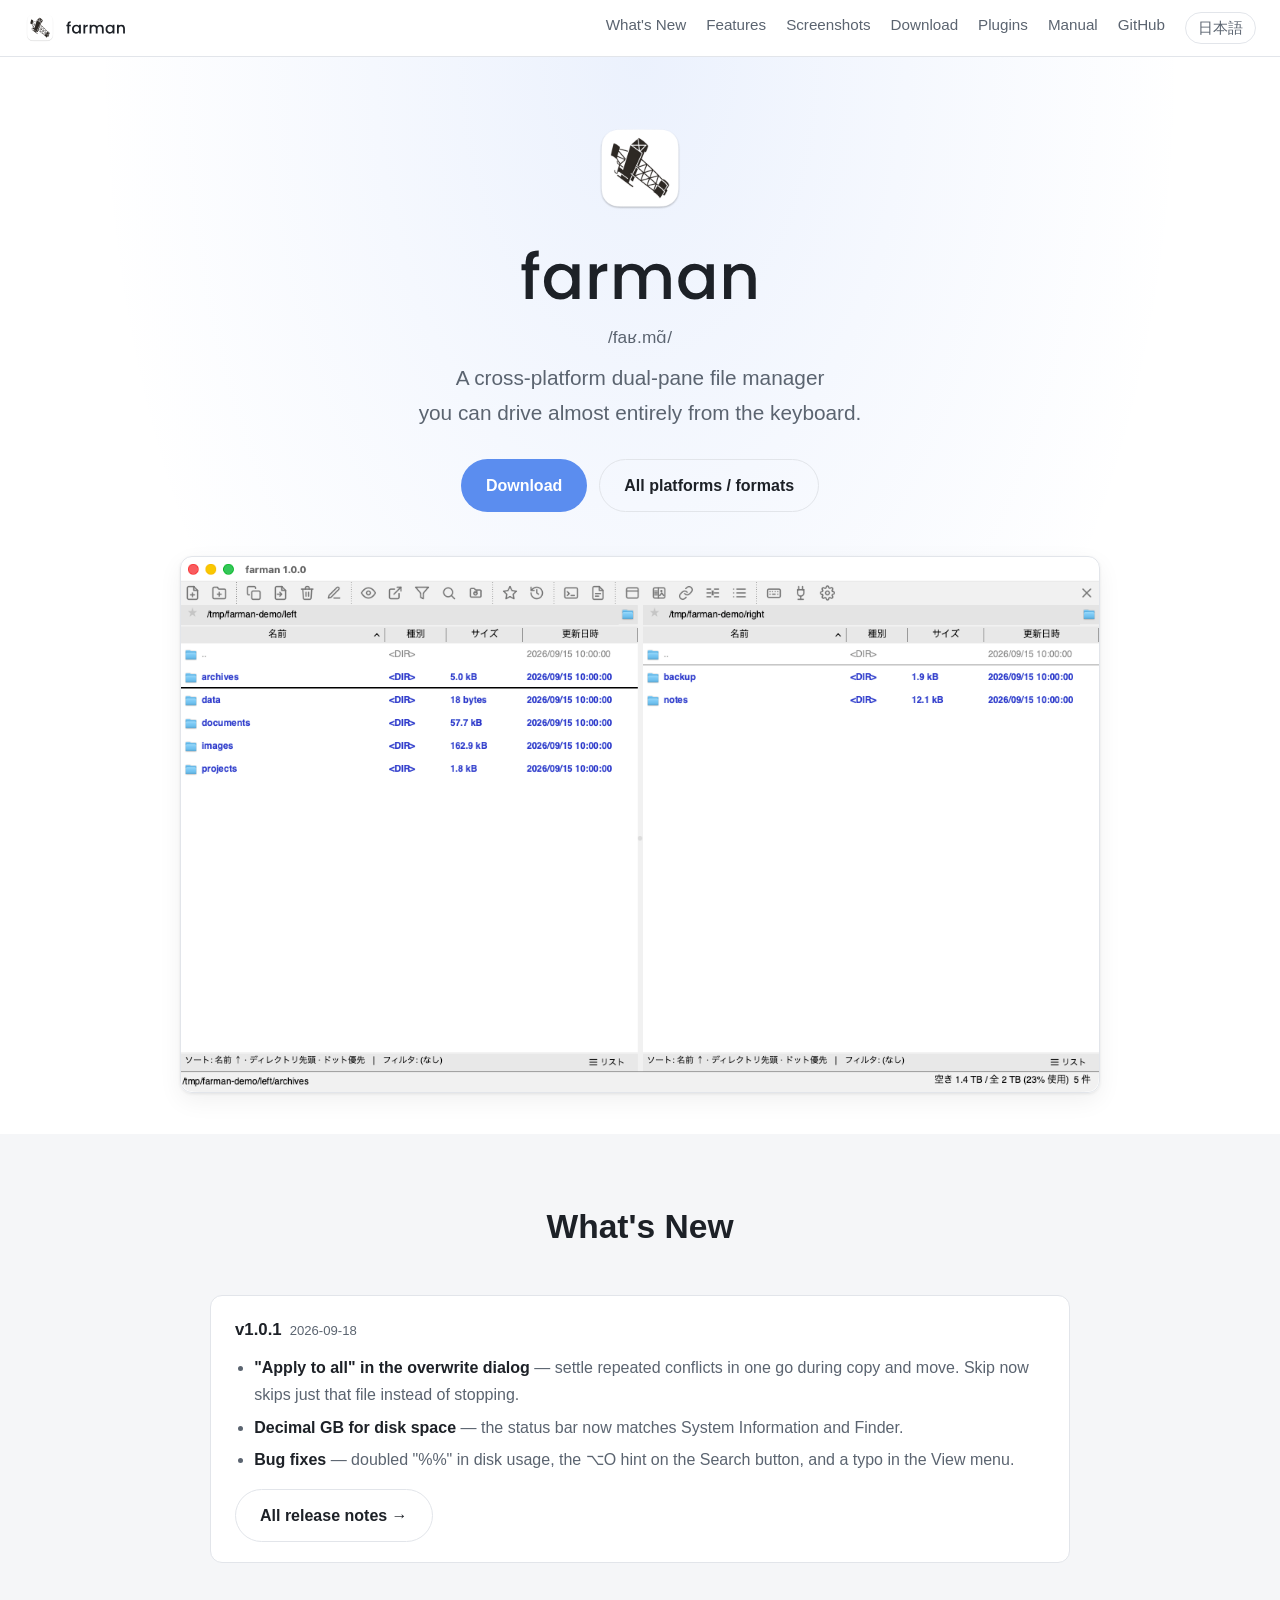
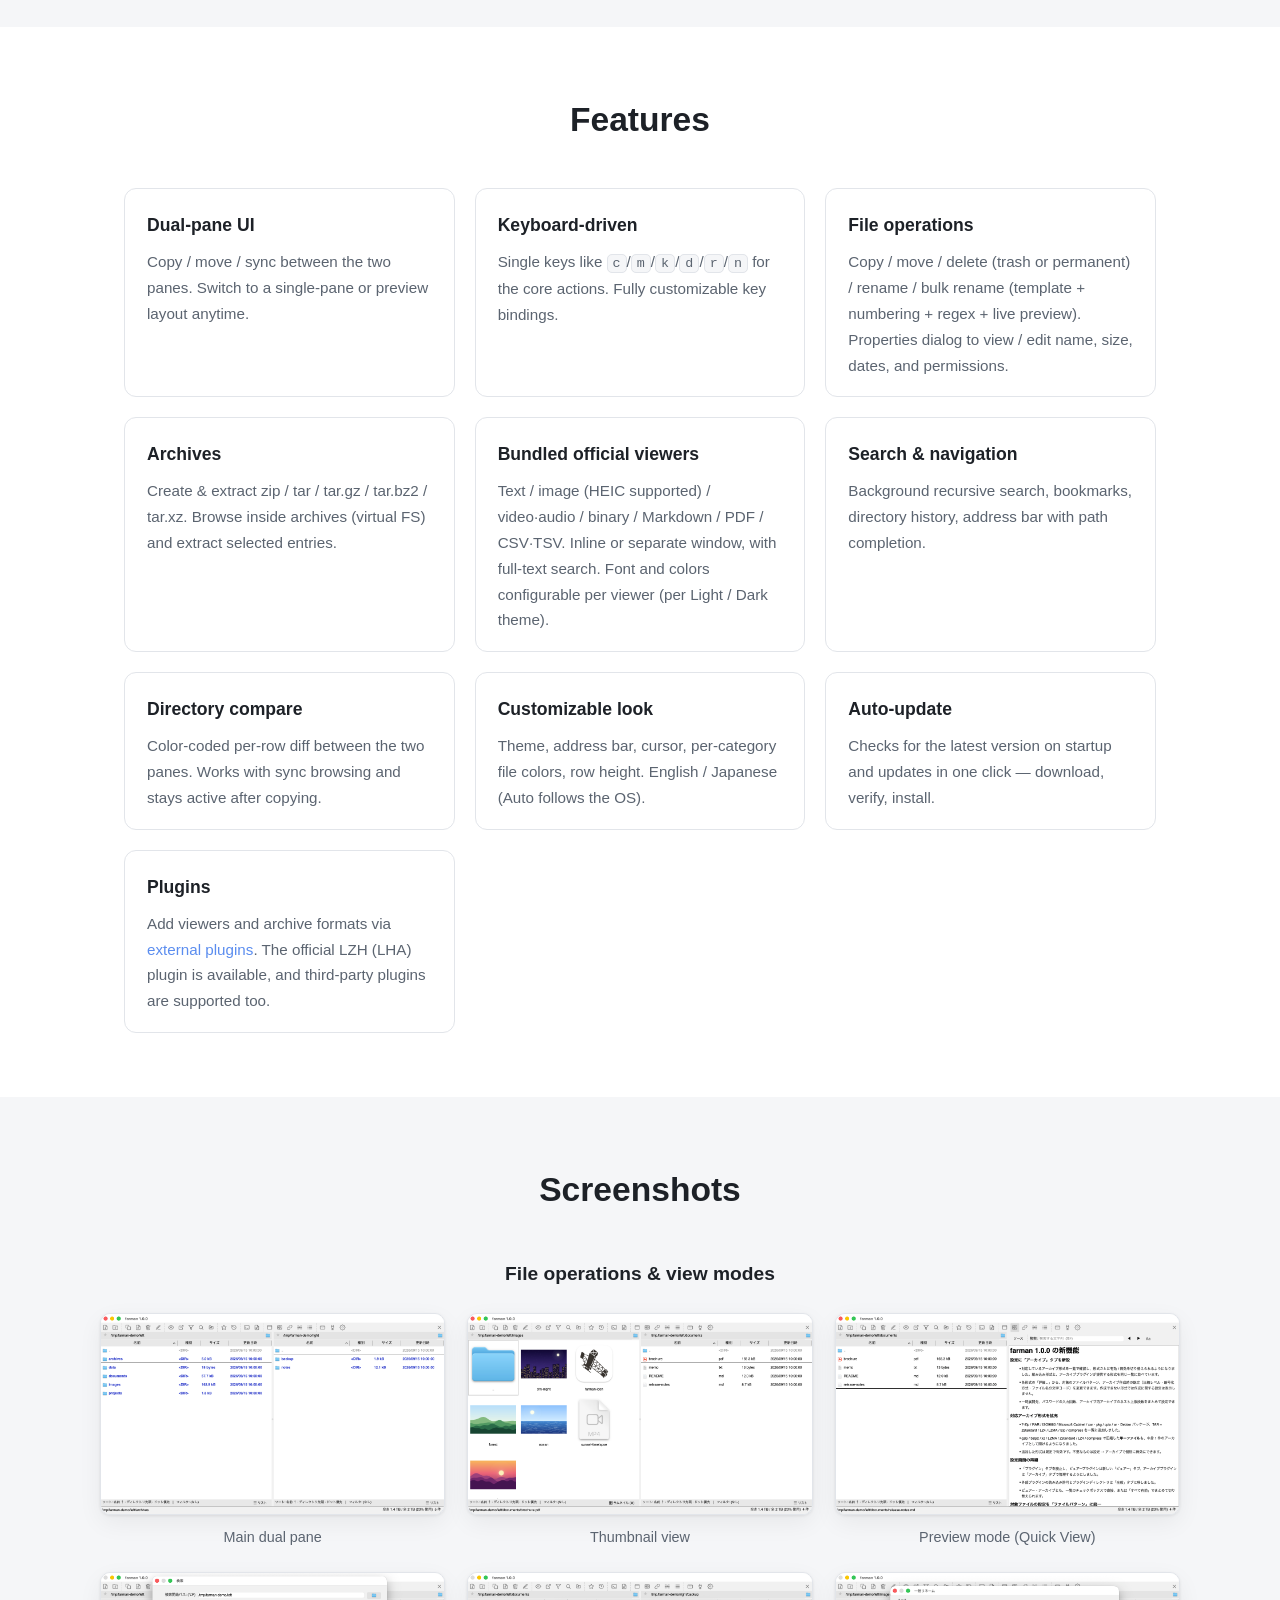
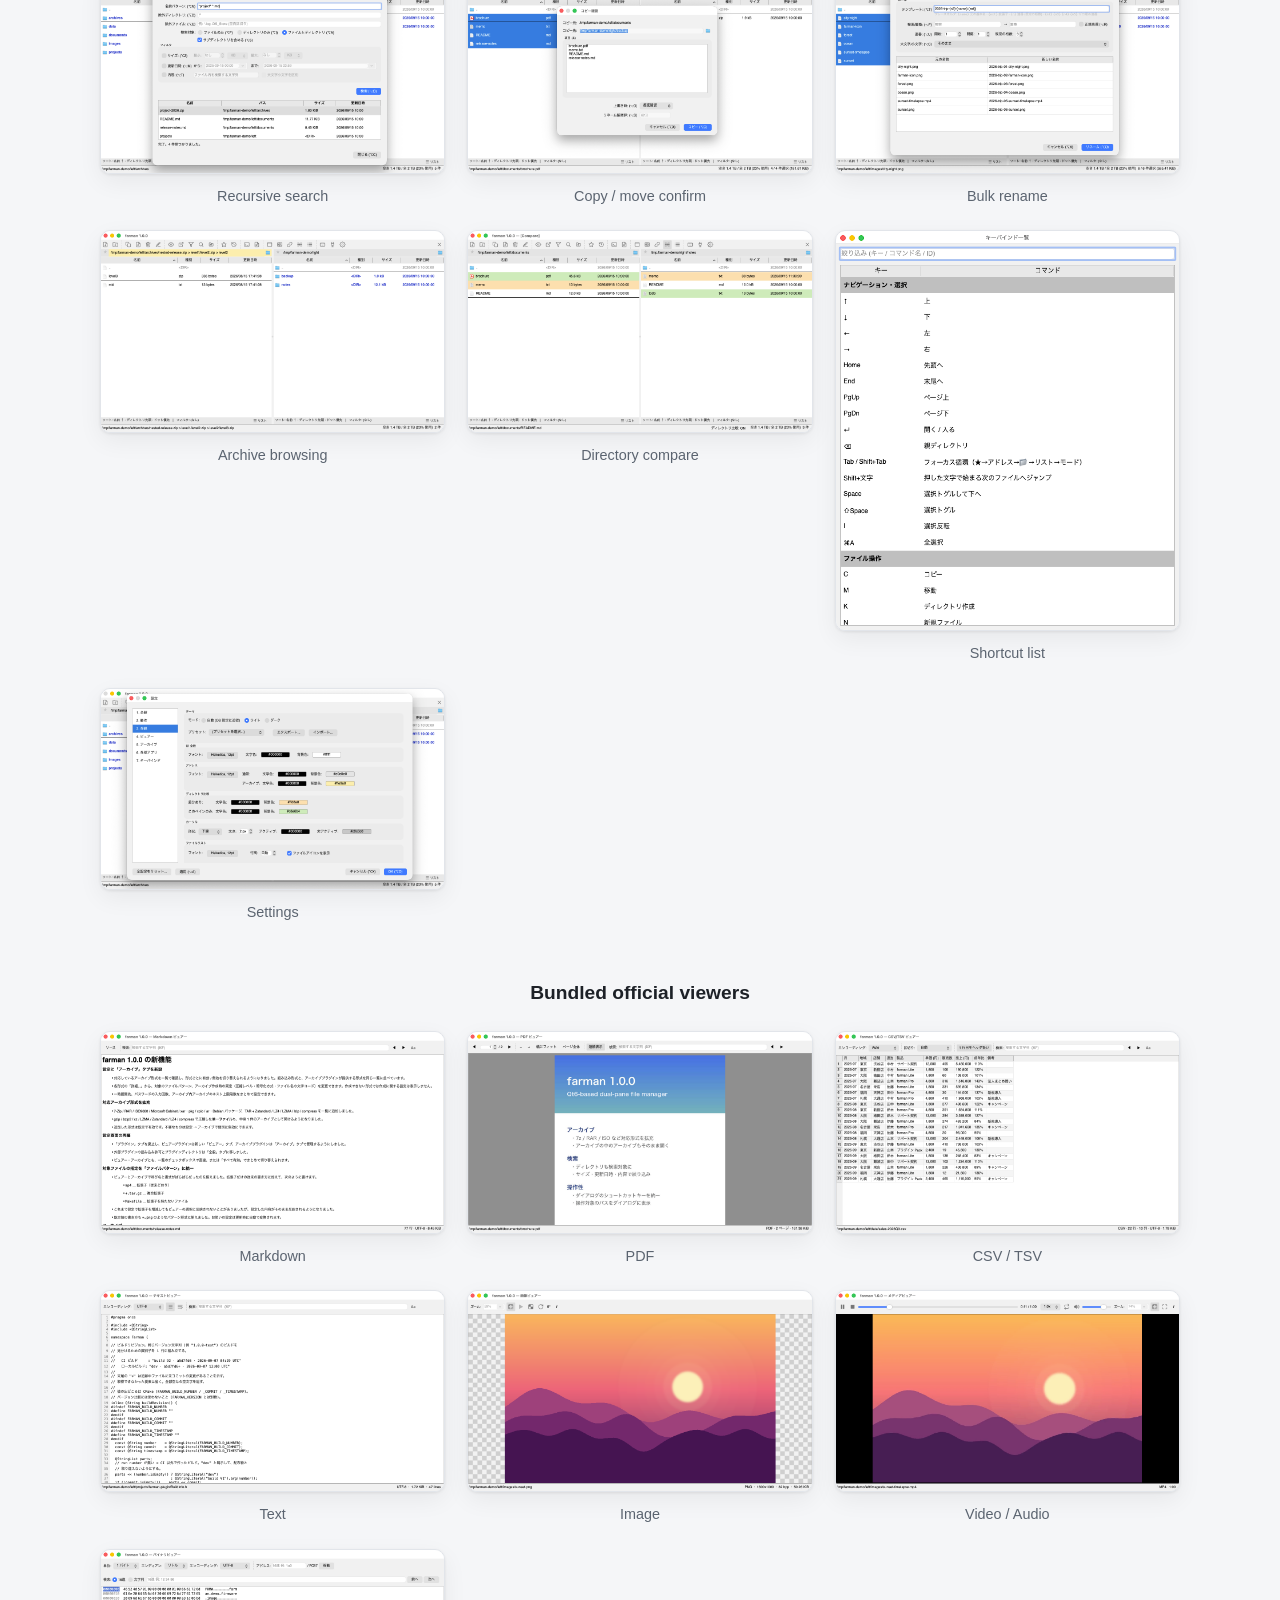
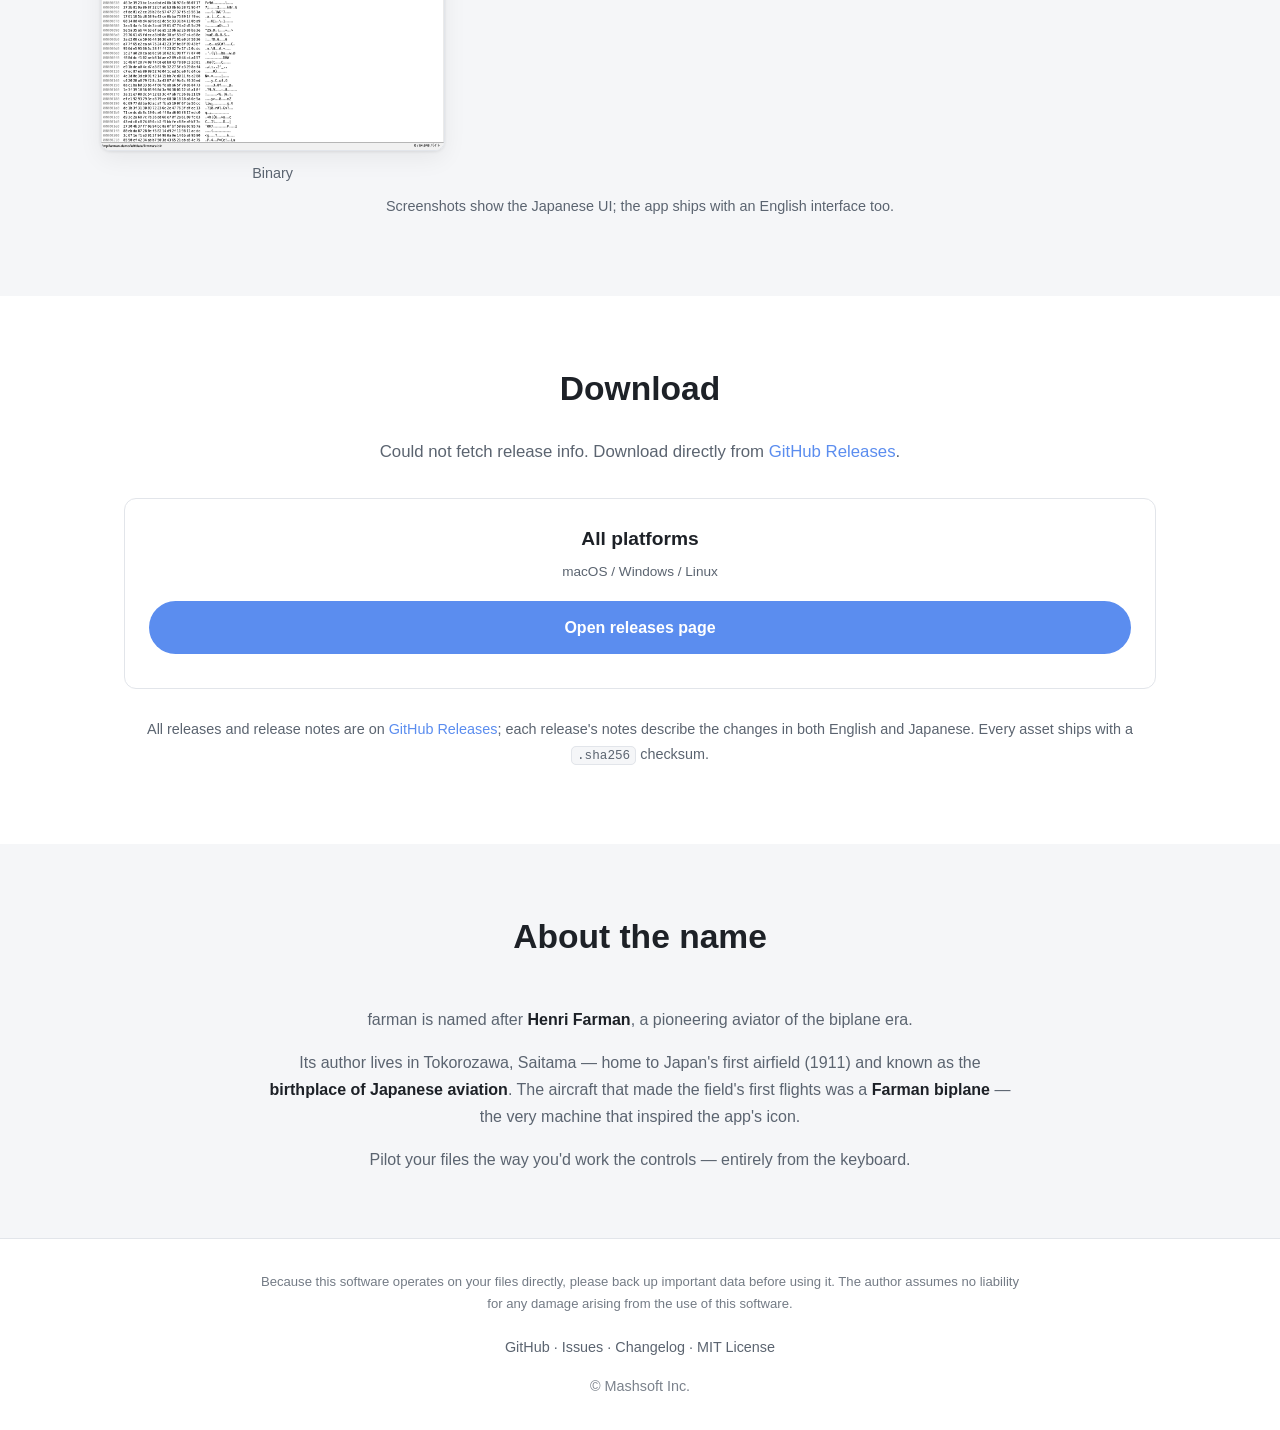
==== docs/en/index.html @ 92bf6597 "docs: 1.0.1 のリリース日を 2026-09-18 にする Co-Authored-By: Claude Fable 5.1 <noreply@anthropic.com>" ====
<!DOCTYPE html>
<html lang="en">
<head>
  <meta charset="UTF-8" />
  <meta name="viewport" content="width=device-width, initial-scale=1.0" />
  <title>farman — keyboard-driven cross-platform dual-pane file manager</title>
  <meta name="description" content="farman is a cross-platform dual-pane file manager you can drive almost entirely from the keyboard. macOS / Windows / Linux, open source under the MIT license." />

  <!-- Open Graph / Twitter -->
  <meta property="og:title" content="farman — keyboard-driven dual-pane file manager" />
  <meta property="og:description" content="A cross-platform dual-pane file manager you can drive almost entirely from the keyboard." />
  <meta property="og:type" content="website" />
  <meta property="og:image" content="https://farman.mashsoft.co.jp/ogp-en.png" />
  <meta property="og:image:width" content="1200" />
  <meta property="og:image:height" content="630" />
  <meta property="og:image:alt" content="farman — a keyboard-driven cross-platform dual-pane file manager" />
  <meta property="og:url" content="https://farman.mashsoft.co.jp/en/" />
  <meta property="og:site_name" content="farman" />
  <meta property="og:locale" content="en_US" />
  <meta name="twitter:card" content="summary_large_image" />

  <link rel="icon" type="image/png" href="../farman-icon.png" />
  <link rel="stylesheet" href="../style.css" />
</head>
<body>
  <!-- ===== Header ===== -->
  <header class="site-header">
    <a class="brand" aria-label="farman" href="#top">
      <img src="../farman-icon.png" alt="" width="32" height="32" />
      <svg class="brand-wordmark" viewBox="0 0 3820 1400" fill="currentColor" aria-hidden="true"><g transform="translate(0 1050) scale(1 -1)"><path transform="translate(0 0)" d="M306 458H204V0H89V458H24V551H89V590Q89 685 139.5 728.5Q190 772 298 772V677Q246 677 225.0 657.5Q204 638 204 590V551H306Z"/><path transform="translate(344 0)" d="M297 560Q362 560 410.5 534.5Q459 509 488 471V551H603V0H488V82Q459 43 409.0 17.0Q359 -9 295 -9Q224 -9 165.0 27.5Q106 64 71.5 129.5Q37 195 37 278Q37 361 71.5 425.0Q106 489 165.5 524.5Q225 560 297 560ZM321 461Q277 461 239.0 439.5Q201 418 177.5 376.5Q154 335 154 278Q154 221 177.5 178.0Q201 135 239.5 112.5Q278 90 321 90Q365 90 403.0 112.0Q441 134 464.5 176.5Q488 219 488 276Q488 333 464.5 375.0Q441 417 403.0 439.0Q365 461 321 461Z"/><path transform="translate(1034 0)" d="M354 560V442H325Q258 442 223.5 408.0Q189 374 189 290V0H75V551H189V471Q214 513 255.5 536.5Q297 560 354 560Z"/><path transform="translate(1430 0)" d="M969 325V0H856V308Q856 382 819.0 421.5Q782 461 718 461Q654 461 616.5 421.5Q579 382 579 308V0H466V308Q466 382 429.0 421.5Q392 461 328 461Q264 461 226.5 421.5Q189 382 189 308V0H75V551H189V488Q217 522 260.0 541.0Q303 560 352 560Q418 560 470.0 532.0Q522 504 550 451Q575 501 628.0 530.5Q681 560 742 560Q807 560 858.5 533.0Q910 506 939.5 453.0Q969 400 969 325Z"/><path transform="translate(2481 0)" d="M297 560Q362 560 410.5 534.5Q459 509 488 471V551H603V0H488V82Q459 43 409.0 17.0Q359 -9 295 -9Q224 -9 165.0 27.5Q106 64 71.5 129.5Q37 195 37 278Q37 361 71.5 425.0Q106 489 165.5 524.5Q225 560 297 560ZM321 461Q277 461 239.0 439.5Q201 418 177.5 376.5Q154 335 154 278Q154 221 177.5 178.0Q201 135 239.5 112.5Q278 90 321 90Q365 90 403.0 112.0Q441 134 464.5 176.5Q488 219 488 276Q488 333 464.5 375.0Q441 417 403.0 439.0Q365 461 321 461Z"/><path transform="translate(3171 0)" d="M579 325V0H466V308Q466 382 429.0 421.5Q392 461 328 461Q264 461 226.5 421.5Q189 382 189 308V0H75V551H189V488Q217 522 260.5 541.0Q304 560 353 560Q418 560 469.5 533.0Q521 506 550.0 453.0Q579 400 579 325Z"/></g></svg>
    </a>
    <nav class="nav">
      <a href="#whatsnew">What's New</a>
      <a href="#features">Features</a>
      <a href="#screenshots">Screenshots</a>
      <a href="#download">Download</a>
      <a href="plugins/">Plugins</a>
      <a href="manual/">Manual</a>
      <a href="https://github.com/mashsoft-jp/farman" rel="noopener">GitHub</a>
      <a class="lang-switch" href="../">日本語</a>
    </nav>
  </header>

  <!-- ===== Hero ===== -->
  <section class="hero" id="top">
    <div class="hero-inner">
      <img class="hero-logo" src="../farman-icon.png" alt="" width="96" height="96" />
      <h1><svg class="hero-wordmark" viewBox="0 0 3820 1400" role="img" aria-label="farman" fill="currentColor"><g transform="translate(0 1050) scale(1 -1)"><path transform="translate(0 0)" d="M306 458H204V0H89V458H24V551H89V590Q89 685 139.5 728.5Q190 772 298 772V677Q246 677 225.0 657.5Q204 638 204 590V551H306Z"/><path transform="translate(344 0)" d="M297 560Q362 560 410.5 534.5Q459 509 488 471V551H603V0H488V82Q459 43 409.0 17.0Q359 -9 295 -9Q224 -9 165.0 27.5Q106 64 71.5 129.5Q37 195 37 278Q37 361 71.5 425.0Q106 489 165.5 524.5Q225 560 297 560ZM321 461Q277 461 239.0 439.5Q201 418 177.5 376.5Q154 335 154 278Q154 221 177.5 178.0Q201 135 239.5 112.5Q278 90 321 90Q365 90 403.0 112.0Q441 134 464.5 176.5Q488 219 488 276Q488 333 464.5 375.0Q441 417 403.0 439.0Q365 461 321 461Z"/><path transform="translate(1034 0)" d="M354 560V442H325Q258 442 223.5 408.0Q189 374 189 290V0H75V551H189V471Q214 513 255.5 536.5Q297 560 354 560Z"/><path transform="translate(1430 0)" d="M969 325V0H856V308Q856 382 819.0 421.5Q782 461 718 461Q654 461 616.5 421.5Q579 382 579 308V0H466V308Q466 382 429.0 421.5Q392 461 328 461Q264 461 226.5 421.5Q189 382 189 308V0H75V551H189V488Q217 522 260.0 541.0Q303 560 352 560Q418 560 470.0 532.0Q522 504 550 451Q575 501 628.0 530.5Q681 560 742 560Q807 560 858.5 533.0Q910 506 939.5 453.0Q969 400 969 325Z"/><path transform="translate(2481 0)" d="M297 560Q362 560 410.5 534.5Q459 509 488 471V551H603V0H488V82Q459 43 409.0 17.0Q359 -9 295 -9Q224 -9 165.0 27.5Q106 64 71.5 129.5Q37 195 37 278Q37 361 71.5 425.0Q106 489 165.5 524.5Q225 560 297 560ZM321 461Q277 461 239.0 439.5Q201 418 177.5 376.5Q154 335 154 278Q154 221 177.5 178.0Q201 135 239.5 112.5Q278 90 321 90Q365 90 403.0 112.0Q441 134 464.5 176.5Q488 219 488 276Q488 333 464.5 375.0Q441 417 403.0 439.0Q365 461 321 461Z"/><path transform="translate(3171 0)" d="M579 325V0H466V308Q466 382 429.0 421.5Q392 461 328 461Q264 461 226.5 421.5Q189 382 189 308V0H75V551H189V488Q217 522 260.5 541.0Q304 560 353 560Q418 560 469.5 533.0Q521 506 550.0 453.0Q579 400 579 325Z"/></g></svg><span class="pron">/faʁ.mɑ̃/</span></h1>
      <p class="tagline">
        A cross-platform dual-pane file manager<br />
        you can drive almost entirely from the keyboard.
      </p>

      <div class="hero-cta">
        <a class="btn btn-primary" id="hero-download" href="https://github.com/mashsoft-jp/farman/releases/latest" rel="noopener">
          Download
        </a>
        <a class="btn btn-ghost" href="#download">All platforms / formats</a>
      </div>
      <p class="hero-sub" id="hero-version">Fetching the latest release…</p>

      <div class="hero-shot">
        <img src="../screenshots/01-main-2pane.png" alt="farman main dual-pane window" loading="lazy" />
      </div>
    </div>
  </section>

  <!-- ===== What's new (summary; full notes at /en/whatsnew/) ===== -->
  <section class="section section-alt" id="whatsnew">
    <h2>What's New</h2>
    <div class="wn-summary">
      <p class="wn-summary-head">v1.0.1<span class="wn-summary-date">2026-09-18</span></p>
      <ul class="wn-summary-list">
        <li><strong>"Apply to all" in the overwrite dialog</strong> — settle repeated conflicts in one go during copy and move. Skip now skips just that file instead of stopping.</li>
        <li><strong>Decimal GB for disk space</strong> — the status bar now matches System Information and Finder.</li>
        <li><strong>Bug fixes</strong> — doubled "%%" in disk usage, the ⌥O hint on the Search button, and a typo in the View menu.</li>
      </ul>
      <a class="btn btn-ghost" href="whatsnew/">All release notes →</a>
    </div>
  </section>

  <!-- ===== Features ===== -->
  <section class="section" id="features">
    <h2>Features</h2>
    <div class="feature-grid">
      <div class="feature">
        <h3>Dual-pane UI</h3>
        <p>Copy / move / sync between the two panes. Switch to a single-pane or preview layout anytime.</p>
      </div>
      <div class="feature">
        <h3>Keyboard-driven</h3>
        <p>Single keys like <code>c</code>/<code>m</code>/<code>k</code>/<code>d</code>/<code>r</code>/<code>n</code> for the core actions. Fully customizable key bindings.</p>
      </div>
      <div class="feature">
        <h3>File operations</h3>
        <p>Copy / move / delete (trash or permanent) / rename / bulk rename (template + numbering + regex + live preview). Properties dialog to view / edit name, size, dates, and permissions.</p>
      </div>
      <div class="feature">
        <h3>Archives</h3>
        <p>Create &amp; extract zip / tar / tar.gz / tar.bz2 / tar.xz. Browse inside archives (virtual FS) and extract selected entries.</p>
      </div>
      <div class="feature">
        <h3>Bundled official viewers</h3>
        <p>Text / image (HEIC supported) / video·audio / binary / Markdown / PDF / CSV·TSV. Inline or separate window, with full-text search. Font and colors configurable per viewer (per Light / Dark theme).</p>
      </div>
      <div class="feature">
        <h3>Search &amp; navigation</h3>
        <p>Background recursive search, bookmarks, directory history, address bar with path completion.</p>
      </div>
      <div class="feature">
        <h3>Directory compare</h3>
        <p>Color-coded per-row diff between the two panes. Works with sync browsing and stays active after copying.</p>
      </div>
      <div class="feature">
        <h3>Customizable look</h3>
        <p>Theme, address bar, cursor, per-category file colors, row height. English / Japanese (Auto follows the OS).</p>
      </div>
      <div class="feature">
        <h3>Auto-update</h3>
        <p>Checks for the latest version on startup and updates in one click — download, verify, install.</p>
      </div>
      <div class="feature">
        <h3>Plugins</h3>
        <p>Add viewers and archive formats via <a href="plugins/">external plugins</a>. The official LZH (LHA) plugin is available, and third-party plugins are supported too.</p>
      </div>
    </div>
  </section>

  <!-- ===== Screenshots ===== -->
  <section class="section section-alt" id="screenshots">
    <h2>Screenshots</h2>

    <h3 class="shot-group">File operations &amp; view modes</h3>
    <div class="shot-grid">
      <figure><img src="../screenshots/01-main-2pane.png" alt="Main dual pane" loading="lazy" /><figcaption>Main dual pane</figcaption></figure>
      <figure><img src="../screenshots/14-thumbnail-view.png" alt="Thumbnail view" loading="lazy" /><figcaption>Thumbnail view</figcaption></figure>
      <figure><img src="../screenshots/34-preview-mode.png" alt="Preview mode" loading="lazy" /><figcaption>Preview mode (Quick View)</figcaption></figure>
      <figure><img src="../screenshots/16-search.png" alt="Recursive search" loading="lazy" /><figcaption>Recursive search</figcaption></figure>
      <figure><img src="../screenshots/06-transfer-confirm.png" alt="Copy / move confirm" loading="lazy" /><figcaption>Copy / move confirm</figcaption></figure>
      <figure><img src="../screenshots/17-bulk-rename.png" alt="Bulk rename" loading="lazy" /><figcaption>Bulk rename</figcaption></figure>
      <figure><img src="../screenshots/02-archive-browsing.png" alt="Archive browsing" loading="lazy" /><figcaption>Archive browsing</figcaption></figure>
      <figure><img src="../screenshots/03-directory-compare.png" alt="Directory compare" loading="lazy" /><figcaption>Directory compare</figcaption></figure>
      <figure><img src="../screenshots/04-shortcut-list.png" alt="Shortcut list" loading="lazy" /><figcaption>Shortcut list</figcaption></figure>
      <figure><img src="../screenshots/33-settings-appearance.png" alt="Settings" loading="lazy" /><figcaption>Settings</figcaption></figure>
    </div>

    <h3 class="shot-group">Bundled official viewers</h3>
    <div class="shot-grid">
      <figure><img src="../screenshots/11-markdown-viewer.png" alt="Markdown viewer" loading="lazy" /><figcaption>Markdown</figcaption></figure>
      <figure><img src="../screenshots/12-pdf-viewer.png" alt="PDF viewer" loading="lazy" /><figcaption>PDF</figcaption></figure>
      <figure><img src="../screenshots/13-csv-viewer.png" alt="CSV / TSV viewer" loading="lazy" /><figcaption>CSV / TSV</figcaption></figure>
      <figure><img src="../screenshots/07-text-viewer.png" alt="Text viewer" loading="lazy" /><figcaption>Text</figcaption></figure>
      <figure><img src="../screenshots/08-image-viewer.png" alt="Image viewer" loading="lazy" /><figcaption>Image</figcaption></figure>
      <figure><img src="../screenshots/10-media-viewer.png" alt="Video / audio viewer" loading="lazy" /><figcaption>Video / Audio</figcaption></figure>
      <figure><img src="../screenshots/09-binary-viewer.png" alt="Binary viewer" loading="lazy" /><figcaption>Binary</figcaption></figure>
    </div>
    <p class="download-note">Screenshots show the Japanese UI; the app ships with an English interface too.</p>
  </section>

  <!-- ===== Download ===== -->
  <section class="section" id="download">
    <h2>Download</h2>
    <p class="download-version" id="download-version">Fetching the latest release…</p>

    <div class="download-grid" id="download-grid">
      <!-- download.js injects per-OS cards. The no-JS fallback is below. -->
    </div>

    <noscript>
      <p class="fallback">
        JavaScript is disabled. Download installers for each OS directly from
        <a href="https://github.com/mashsoft-jp/farman/releases/latest" rel="noopener">GitHub Releases</a>.
      </p>
    </noscript>

    <p class="download-note">
      All releases and release notes are on
      <a href="https://github.com/mashsoft-jp/farman/releases" rel="noopener">GitHub Releases</a>;
      each release's notes describe the changes in both English and Japanese.
      Every asset ships with a <code>.sha256</code> checksum.
    </p>
  </section>

  <!-- ===== About the name ===== -->
  <section class="section section-alt" id="about-name">
    <h2>About the name</h2>
    <div class="about-name">
      <p>farman is named after <strong>Henri Farman</strong>, a pioneering aviator of the biplane era.</p>
      <p>Its author lives in Tokorozawa, Saitama — home to Japan's first airfield (1911) and known as the <strong>birthplace of Japanese aviation</strong>. The aircraft that made the field's first flights was a <strong>Farman biplane</strong> — the very machine that inspired the app's icon.</p>
      <p>Pilot your files the way you'd work the controls — entirely from the keyboard.</p>
    </div>
  </section>

  <!-- ===== Footer ===== -->
  <footer class="site-footer">
    <p class="disclaimer">
      Because this software operates on your files directly, please back up
      important data before using it. The author assumes no liability for any
      damage arising from the use of this software.
    </p>
    <p>
      <a href="https://github.com/mashsoft-jp/farman" rel="noopener">GitHub</a> ·
      <a href="https://github.com/mashsoft-jp/farman/issues" rel="noopener">Issues</a> ·
      <a href="https://github.com/mashsoft-jp/farman/releases" rel="noopener">Changelog</a> ·
      <a href="https://github.com/mashsoft-jp/farman/blob/main/LICENSE" rel="noopener">MIT License</a>
    </p>
    <p class="copyright">© <a href="https://www.mashsoft.co.jp/" rel="noopener">Mashsoft Inc.</a></p>
  </footer>

  <script src="../download.js"></script>
  <script src="../site.js"></script>
</body>
</html>
---- docs/style.css ----
/* ===== farman landing page ===== */
/* 依存ゼロ。light / dark は prefers-color-scheme で自動切替。 */

:root {
  --bg:        #ffffff;
  --bg-alt:    #f5f6f8;
  --fg:        #1d2127;
  --fg-muted:  #5b6470;
  --border:    #e2e5ea;
  --accent:    #5b8def;
  --accent-fg: #ffffff;
  --card:      #ffffff;
  --shadow:    0 1px 3px rgba(0,0,0,.08), 0 8px 24px rgba(0,0,0,.06);
  --radius:    12px;
  --maxw:      1080px;
}

@media (prefers-color-scheme: dark) {
  :root {
    --bg:        #0f1216;
    --bg-alt:    #161a20;
    --fg:        #e6e9ee;
    --fg-muted:  #9aa4b2;
    --border:    #262c35;
    --accent:    #6f9bf5;
    --accent-fg: #0f1216;
    --card:      #161a20;
    --shadow:    0 1px 3px rgba(0,0,0,.4), 0 8px 24px rgba(0,0,0,.3);
  }
}

* { box-sizing: border-box; }

html { scroll-behavior: smooth; }

body {
  margin: 0;
  font-family: -apple-system, BlinkMacSystemFont, "Segoe UI", "Hiragino Sans",
               "Noto Sans JP", Meiryo, sans-serif;
  color: var(--fg);
  background: var(--bg);
  line-height: 1.7;
  -webkit-font-smoothing: antialiased;
}

a { color: var(--accent); text-decoration: none; }
a:hover { text-decoration: underline; }

code {
  font-family: "SF Mono", "JetBrains Mono", Menlo, Consolas, monospace;
  font-size: .88em;
  background: var(--bg-alt);
  border: 1px solid var(--border);
  border-radius: 5px;
  padding: 1px 5px;
}

/* ===== Header ===== */
.site-header {
  position: sticky;
  top: 0;
  z-index: 10;
  display: flex;
  align-items: center;
  justify-content: space-between;
  gap: 16px;
  padding: 12px 24px;
  background: color-mix(in srgb, var(--bg) 86%, transparent);
  backdrop-filter: blur(10px);
  border-bottom: 1px solid var(--border);
}
.brand {
  display: flex;
  align-items: center;
  gap: 10px;
  font-weight: 700;
  font-size: 1.15rem;
  color: var(--fg);
}
.brand:hover { text-decoration: none; }
.brand-wordmark { height: 22px; width: auto; display: block; }
.nav { display: flex; gap: 20px; flex-wrap: wrap; }
.nav a { color: var(--fg-muted); font-size: .95rem; }
.nav a:hover { color: var(--fg); text-decoration: none; }
.lang-switch {
  border: 1px solid var(--border);
  border-radius: 999px;
  padding: 2px 12px;
}
.lang-switch:hover { background: var(--bg-alt); }

/* ===== "New" バッジ (過去 1 か月以内にリリースされたプラグイン。site.js /
   plugins.js が GitHub Releases の公開日から判定して付与する) ===== */
.badge-new {
  display: inline-block;
  vertical-align: middle;
  margin-left: 6px;
  padding: 1px 7px 2px;
  border-radius: 999px;
  font-size: .62rem;
  font-weight: 700;
  line-height: 1.4;
  letter-spacing: .04em;
  text-transform: uppercase;
  color: var(--accent-fg);
  background: var(--accent);
}
.nav a .badge-new { margin-left: 4px; font-size: .58rem; position: relative; top: -1px; }

/* ===== Hero ===== */
.hero {
  padding: 64px 24px 32px;
  text-align: center;
  background: radial-gradient(ellipse at top,
              color-mix(in srgb, var(--accent) 12%, transparent), transparent 60%);
}
.hero-inner { max-width: var(--maxw); margin: 0 auto; }
.hero-logo { margin-bottom: 8px; }
.hero-wordmark { height: clamp(52px, 13vw, 88px); width: auto; display: block; margin: 0 auto; color: var(--fg); }
.hero h1 {
  font-size: clamp(2.4rem, 6vw, 3.6rem);
  margin: 0 0 12px;
  letter-spacing: -.02em;
  line-height: 1.1;
}
.hero h1 .pron {
  display: block;
  font-size: .3em;
  font-weight: 400;
  color: var(--fg-muted);
  letter-spacing: 0;
  line-height: 1.3;
  margin: .25em 0 0;
  white-space: nowrap;
}
.tagline {
  font-size: clamp(1.05rem, 2.4vw, 1.3rem);
  color: var(--fg-muted);
  margin: 0 auto 28px;
  max-width: 620px;
}
.hero-cta {
  display: flex;
  gap: 12px;
  justify-content: center;
  flex-wrap: wrap;
}
.hero-sub {
  color: var(--fg-muted);
  font-size: .9rem;
  margin: 14px 0 0;
}
.hero-shot {
  margin: 44px auto 0;
  max-width: 920px;
}
.hero-shot img {
  width: 100%;
  height: auto;
  border-radius: var(--radius);
  border: 1px solid var(--border);
  box-shadow: var(--shadow);
  cursor: zoom-in;
  transition: transform .18s ease, box-shadow .18s ease;
  transform-origin: center;
}
.hero-shot img:hover {
  transform: scale(1.025);
  box-shadow: 0 2px 6px rgba(0,0,0,.10), 0 14px 34px rgba(0,0,0,.12);
}

/* ===== Buttons ===== */
.btn {
  display: inline-block;
  padding: 12px 24px;
  border-radius: 999px;
  font-weight: 600;
  font-size: 1rem;
  border: 1px solid transparent;
  cursor: pointer;
  transition: transform .08s ease, background .15s ease, border-color .15s ease;
}
.btn:hover { text-decoration: none; transform: translateY(-1px); }
.btn-primary { background: var(--accent); color: var(--accent-fg); }
.btn-primary:hover { background: color-mix(in srgb, var(--accent) 88%, #000); }
.btn-ghost { background: transparent; color: var(--fg); border-color: var(--border); }
.btn-ghost:hover { background: var(--bg-alt); }

/* ===== Sections ===== */
.section { padding: 64px 24px; max-width: var(--maxw); margin: 0 auto; }
.section-alt { max-width: none; background: var(--bg-alt); }
.section-alt > * { max-width: var(--maxw); margin-left: auto; margin-right: auto; }
.section h2 {
  font-size: clamp(1.6rem, 4vw, 2.1rem);
  text-align: center;
  margin: 0 auto 40px;
}

/* ===== Feature grid ===== */
.feature-grid {
  display: grid;
  grid-template-columns: repeat(auto-fit, minmax(260px, 1fr));
  gap: 20px;
}
.feature {
  background: var(--card);
  border: 1px solid var(--border);
  border-radius: var(--radius);
  padding: 22px 22px 18px;
}
.feature h3 { margin: 0 0 8px; font-size: 1.1rem; }
.feature p { margin: 0; color: var(--fg-muted); font-size: .95rem; }

/* ===== Screenshots ===== */
.shot-group {
  text-align: center;
  font-size: 1.2rem;
  font-weight: 700;
  color: var(--fg);
  margin: 48px auto 22px;
}
.shot-group:first-of-type { margin-top: 0; }
.shot-grid + .shot-group { margin-top: 52px; }
.shot-grid {
  display: grid;
  grid-template-columns: repeat(auto-fit, minmax(300px, 1fr));
  gap: 22px;
}
.shot-grid figure {
  position: relative;
  margin: 0;
}
.shot-grid figure:hover { z-index: 1; }
.shot-grid img {
  width: 100%;
  height: auto;
  border-radius: 10px;
  border: 1px solid var(--border);
  box-shadow: var(--shadow);
  display: block;
  cursor: zoom-in;
  transition: transform .18s ease, box-shadow .18s ease;
  transform-origin: center;
}
.shot-grid img:hover {
  transform: scale(1.035);
  box-shadow: 0 2px 6px rgba(0,0,0,.10), 0 14px 34px rgba(0,0,0,.12);
}
.shot-grid figcaption {
  text-align: center;
  color: var(--fg-muted);
  font-size: .9rem;
  margin-top: 10px;
}

/* ===== Screenshot dialog ===== */
.shot-dialog {
  width: min-content;
  max-width: calc(100vw - 32px);
  max-height: calc(100vh - 32px);
  padding: 0;
  overflow: auto;
  background: transparent;
  border: 0;
}
.shot-dialog::backdrop {
  background: rgba(0,0,0,.72);
  backdrop-filter: blur(2px);
}
.shot-dialog img {
  display: block;
  width: auto;
  max-width: none;
  height: auto;
  border-radius: 8px;
  border: 1px solid color-mix(in srgb, #fff 22%, transparent);
  box-shadow: 0 18px 60px rgba(0,0,0,.42);
}
.shot-dialog button {
  position: sticky;
  top: 10px;
  float: right;
  z-index: 1;
  width: 36px;
  height: 36px;
  margin: 10px 10px -46px 0;
  border: 1px solid rgba(255,255,255,.35);
  border-radius: 999px;
  color: #fff;
  background: rgba(0,0,0,.58);
  font: inherit;
  font-size: 1.35rem;
  line-height: 1;
  cursor: pointer;
}
.shot-dialog button:hover { background: rgba(0,0,0,.78); }

@media (prefers-reduced-motion: reduce) {
  .hero-shot img,
  .shot-grid img,
  .hero-shot img:hover,
  .shot-grid img:hover {
    transition: none;
    transform: none;
  }
}

/* ===== Download ===== */
.download-version, .download-note, .fallback {
  text-align: center;
  color: var(--fg-muted);
}
.download-version { font-size: 1.05rem; margin: -20px 0 32px; }
.download-grid {
  display: grid;
  grid-template-columns: repeat(auto-fit, minmax(280px, 1fr));
  gap: 20px;
  margin-bottom: 28px;
}
.dl-card {
  background: var(--card);
  border: 1px solid var(--border);
  border-radius: var(--radius);
  padding: 24px;
  text-align: center;
}
.dl-card.is-current {
  border-color: var(--accent);
  box-shadow: 0 0 0 3px color-mix(in srgb, var(--accent) 24%, transparent);
}
.dl-os { font-size: 1.2rem; font-weight: 700; margin: 0 0 4px; }
.dl-arch { color: var(--fg-muted); font-size: .85rem; margin: 0 0 18px; }
.dl-card .btn { width: 100%; margin-bottom: 10px; }
.dl-secondary {
  display: block;
  font-size: .9rem;
  color: var(--fg-muted);
}
.dl-note {
  margin: 14px 0 0;
  font-size: .78rem;
  line-height: 1.6;
  color: var(--fg-muted);
  text-align: left;
  opacity: .9;
}
.download-note { font-size: .9rem; margin-top: 8px; }

/* ===== What's new — 概要カード (トップページ、ヒーロー直下) ===== */
.wn-summary {
  max-width: 860px;
  margin: 0 auto;
  background: var(--card);
  border: 1px solid var(--border);
  border-radius: var(--radius);
  padding: 20px 24px;
  text-align: left;
}
.wn-summary-head { font-weight: 600; font-size: 1.05rem; margin: 0 0 10px; }
.wn-summary-date { color: var(--fg-muted); font-weight: 400; font-size: .82rem; margin-left: 8px; }
.wn-summary-list { margin: 0 0 16px; padding-left: 1.2em; }
.wn-summary-list li { margin: 0 0 5px; color: var(--fg-muted); }
.wn-summary-list li strong { color: var(--fg); font-weight: 600; }

/* ===== What's new — 履歴ページ本文 (.manual 内、バージョンごと) ===== */
.whatsnew h3 { font-size: 1.08rem; margin: 22px 0 8px; }
.whatsnew p { margin: 0 0 10px; }
.whatsnew ul { margin: 0 0 14px; padding-left: 1.3em; color: var(--fg-muted); }
.whatsnew li { margin: 0 0 6px; }
.whatsnew strong { color: var(--fg); font-weight: 600; }
.wn-date { color: var(--fg-muted); font-weight: 400; font-size: .62em; margin-left: 10px; letter-spacing: 0; }
.wn-note { margin: 24px 0 0; color: var(--fg-muted); font-size: .9rem; }

/* ===== About the name ===== */
.about-name {
  max-width: 760px;
  margin: 0 auto;
  text-align: center;
  color: var(--fg-muted);
}
.about-name p { margin: 0 0 16px; }
.about-name p:last-child { margin-bottom: 0; }
.about-name strong { color: var(--fg); font-weight: 600; }

/* ===== Manual (filterable single page) ===== */
.manual { max-width: var(--maxw); margin: 0 auto; padding: 36px 24px 64px; }
.manual h1 { font-size: clamp(1.8rem, 4vw, 2.4rem); margin: 0 0 10px; letter-spacing: -.01em; }
.manual-lead { color: var(--fg-muted); margin: 0 0 20px; }
.manual [hidden] { display: none !important; }

.manual-search {
  position: sticky;
  top: 57px;
  z-index: 5;
  display: flex;
  align-items: center;
  background: var(--bg);
  padding: 10px 0;
  margin: 0 0 6px;
  border-bottom: 1px solid var(--border);
}
.manual-search input {
  flex: 1;
  font: inherit;
  font-size: 1rem;
  padding: 11px 40px 11px 16px;
  color: var(--fg);
  background: var(--bg-alt);
  border: 1px solid var(--border);
  border-radius: 999px;
  outline: none;
}
.manual-search input:focus {
  border-color: var(--accent);
  box-shadow: 0 0 0 3px color-mix(in srgb, var(--accent) 22%, transparent);
}
#manual-q-clear {
  margin-left: -34px;
  width: 26px; height: 26px;
  border: none; border-radius: 999px;
  background: var(--border); color: var(--fg);
  font-size: 1rem; line-height: 1; cursor: pointer;
}
#manual-q-clear:hover { background: var(--fg-muted); color: var(--bg); }
.manual-noresults { color: var(--fg-muted); margin: 16px 0; }

/* ===== Manual 2-column layout: sticky sidebar TOC + content ===== */
.manual-body {
  display: grid;
  grid-template-columns: 210px minmax(0, 1fr);
  gap: 40px;
  align-items: start;
  margin-top: 16px;
}
.manual-toc {
  position: sticky;
  top: 84px;
  display: flex;
  flex-direction: column;
  gap: 3px;
  margin: 0;
  max-height: calc(100vh - 110px);
  overflow-y: auto;
}
.manual-toc a {
  font-size: .9rem;
  padding: 6px 12px;
  border: 1px solid transparent;
  border-radius: 8px;
  color: var(--fg-muted);
  white-space: nowrap;
  overflow: hidden;
  text-overflow: ellipsis;
}
.manual-toc a:hover { background: var(--bg-alt); color: var(--fg); text-decoration: none; }
.manual-toc a.active {
  background: var(--accent);
  color: var(--accent-fg);
  border-color: var(--accent);
  font-weight: 600;
}
.manual-content { min-width: 0; }
/* 狭い画面では従来どおり横並びチップ + 本文は 1 カラム */
@media (max-width: 820px) {
  .manual-body { grid-template-columns: 1fr; gap: 0; }
  .manual-toc {
    position: static; max-height: none; overflow: visible;
    flex-direction: row; flex-wrap: wrap; gap: 8px; margin: 16px 0 8px;
  }
  .manual-toc a { border-color: var(--border); border-radius: 999px; padding: 5px 13px; }
  .manual-toc a.active { border-color: var(--accent); }
}

.doc-section { scroll-margin-top: 120px; padding-top: 12px; }
.doc-section > h2 {
  font-size: 1.4rem;
  margin: 28px 0 14px;
  padding-bottom: 8px;
  border-bottom: 1px solid var(--border);
}
.f-subhead { font-size: 1.05rem; margin: 22px 0 10px; color: var(--fg); }
.doc-list { margin: 0; padding-left: 1.3em; }
.doc-list li { margin: 0 0 9px; }
.doc-note { color: var(--fg-muted); font-size: .92rem; margin: 0 0 12px; }

.kb-table { width: 100%; border-collapse: collapse; margin: 0 0 8px; font-size: .95rem; }
.kb-table th, .kb-table td {
  text-align: left; padding: 8px 12px;
  border-bottom: 1px solid var(--border); vertical-align: top;
}
.kb-table th { color: var(--fg-muted); font-weight: 600; font-size: .85rem; }
.kb-table td:first-child { width: 32%; white-space: nowrap; }
kbd {
  font-family: "SF Mono", "JetBrains Mono", Menlo, Consolas, monospace;
  font-size: .82em;
  padding: 2px 7px;
  background: var(--bg-alt);
  border: 1px solid var(--border);
  border-bottom-width: 2px;
  border-radius: 6px;
  white-space: nowrap;
}
.manual mark {
  background: color-mix(in srgb, var(--accent) 30%, transparent);
  color: inherit;
  border-radius: 3px;
  padding: 0 1px;
}
.manual-foot-note { margin: 40px 0 0; color: var(--fg-muted); font-size: .9rem; }

/* ===== Footer ===== */
.site-footer {
  border-top: 1px solid var(--border);
  padding: 32px 24px;
  text-align: center;
  color: var(--fg-muted);
  font-size: .9rem;
}
.site-footer a { color: var(--fg-muted); }
.site-footer a:hover { color: var(--fg); }
.copyright { margin: 8px 0 0; opacity: .8; }
.disclaimer {
  max-width: 760px;
  margin: 0 auto 20px;
  font-size: .82rem;
  line-height: 1.7;
  opacity: .85;
}
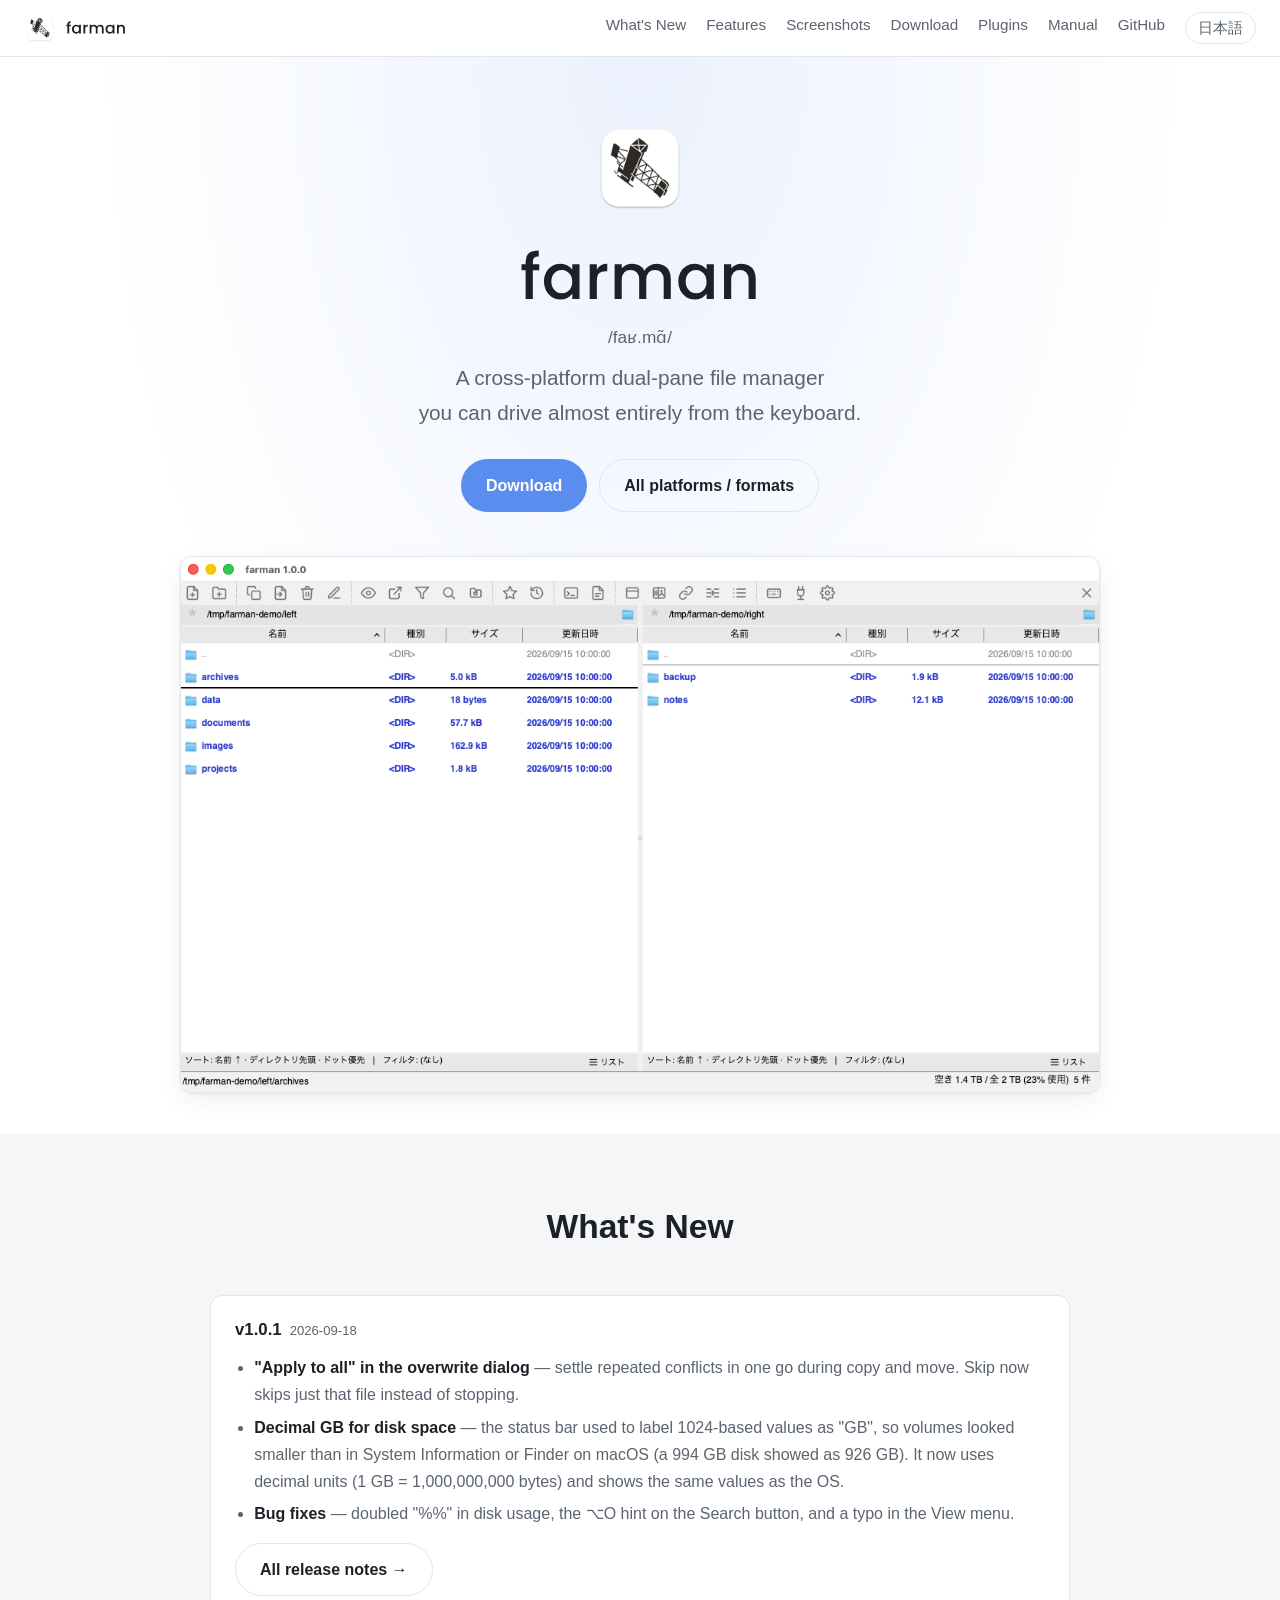
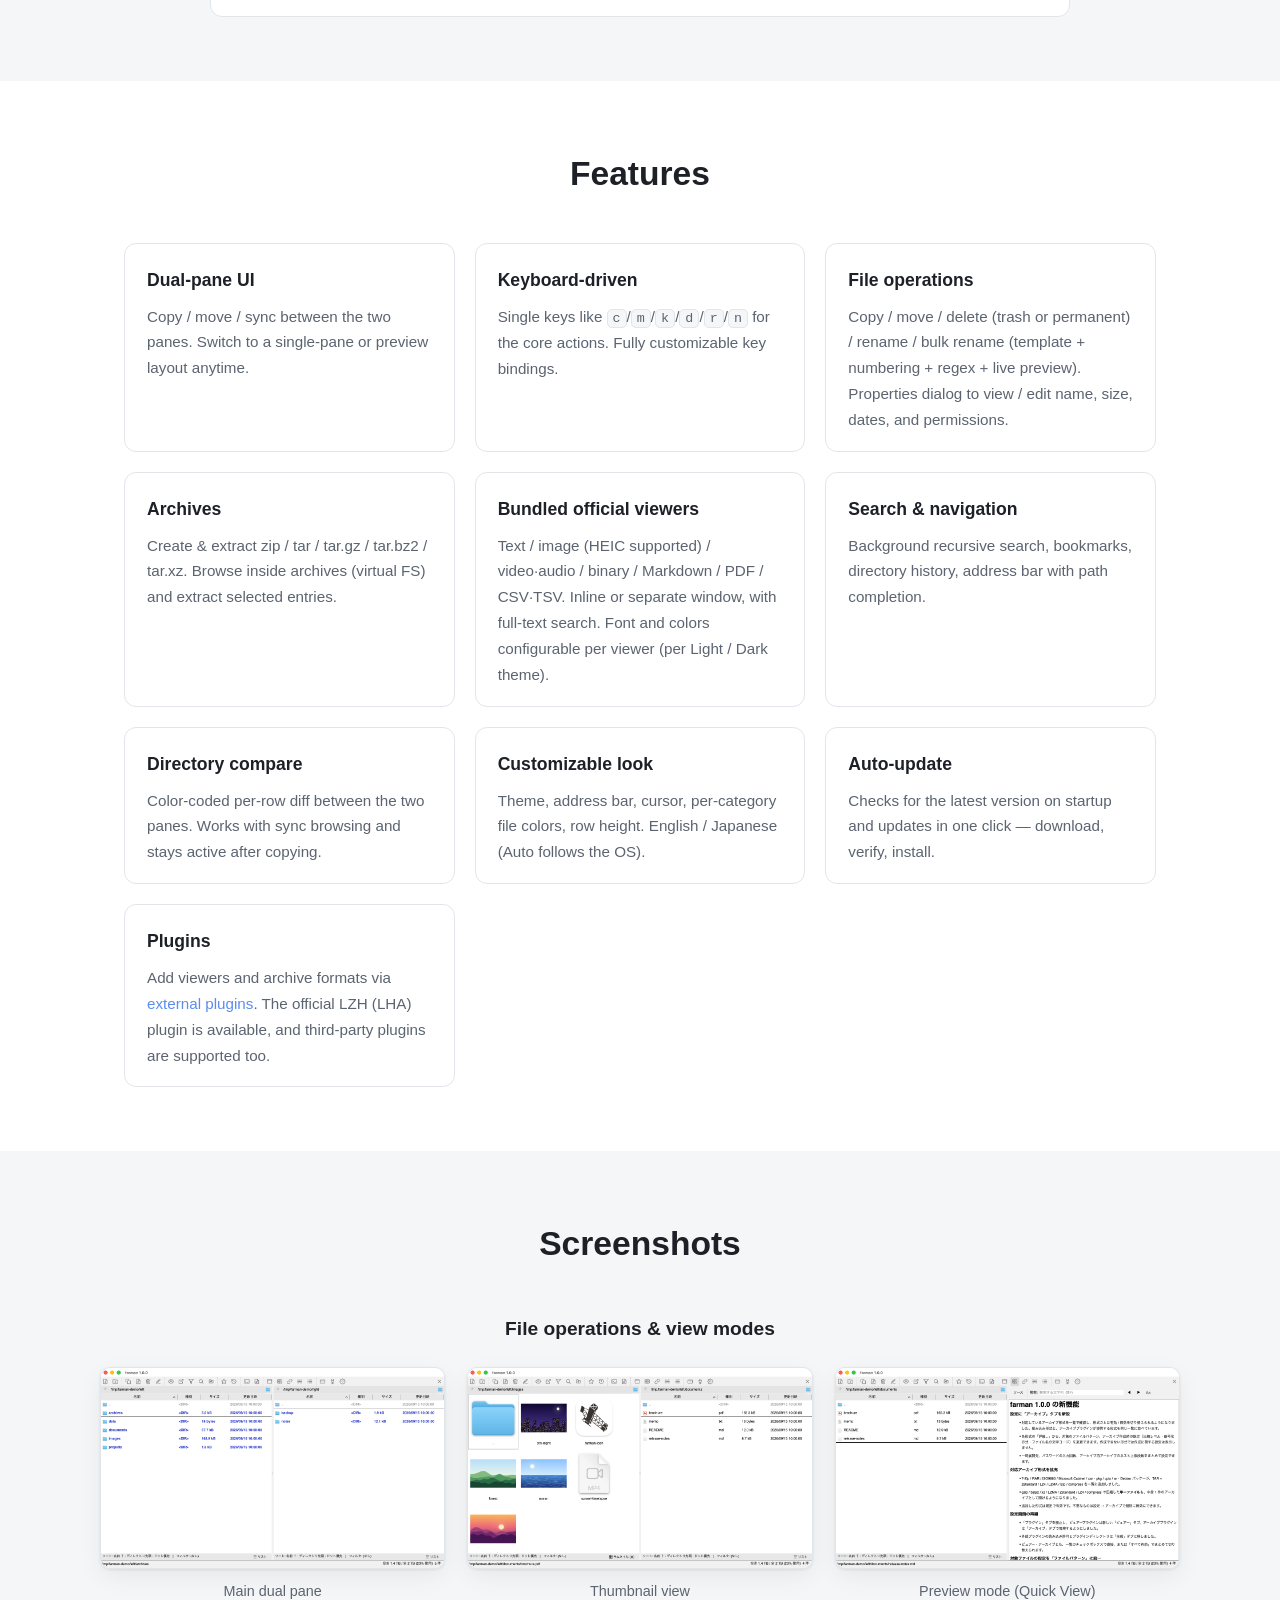
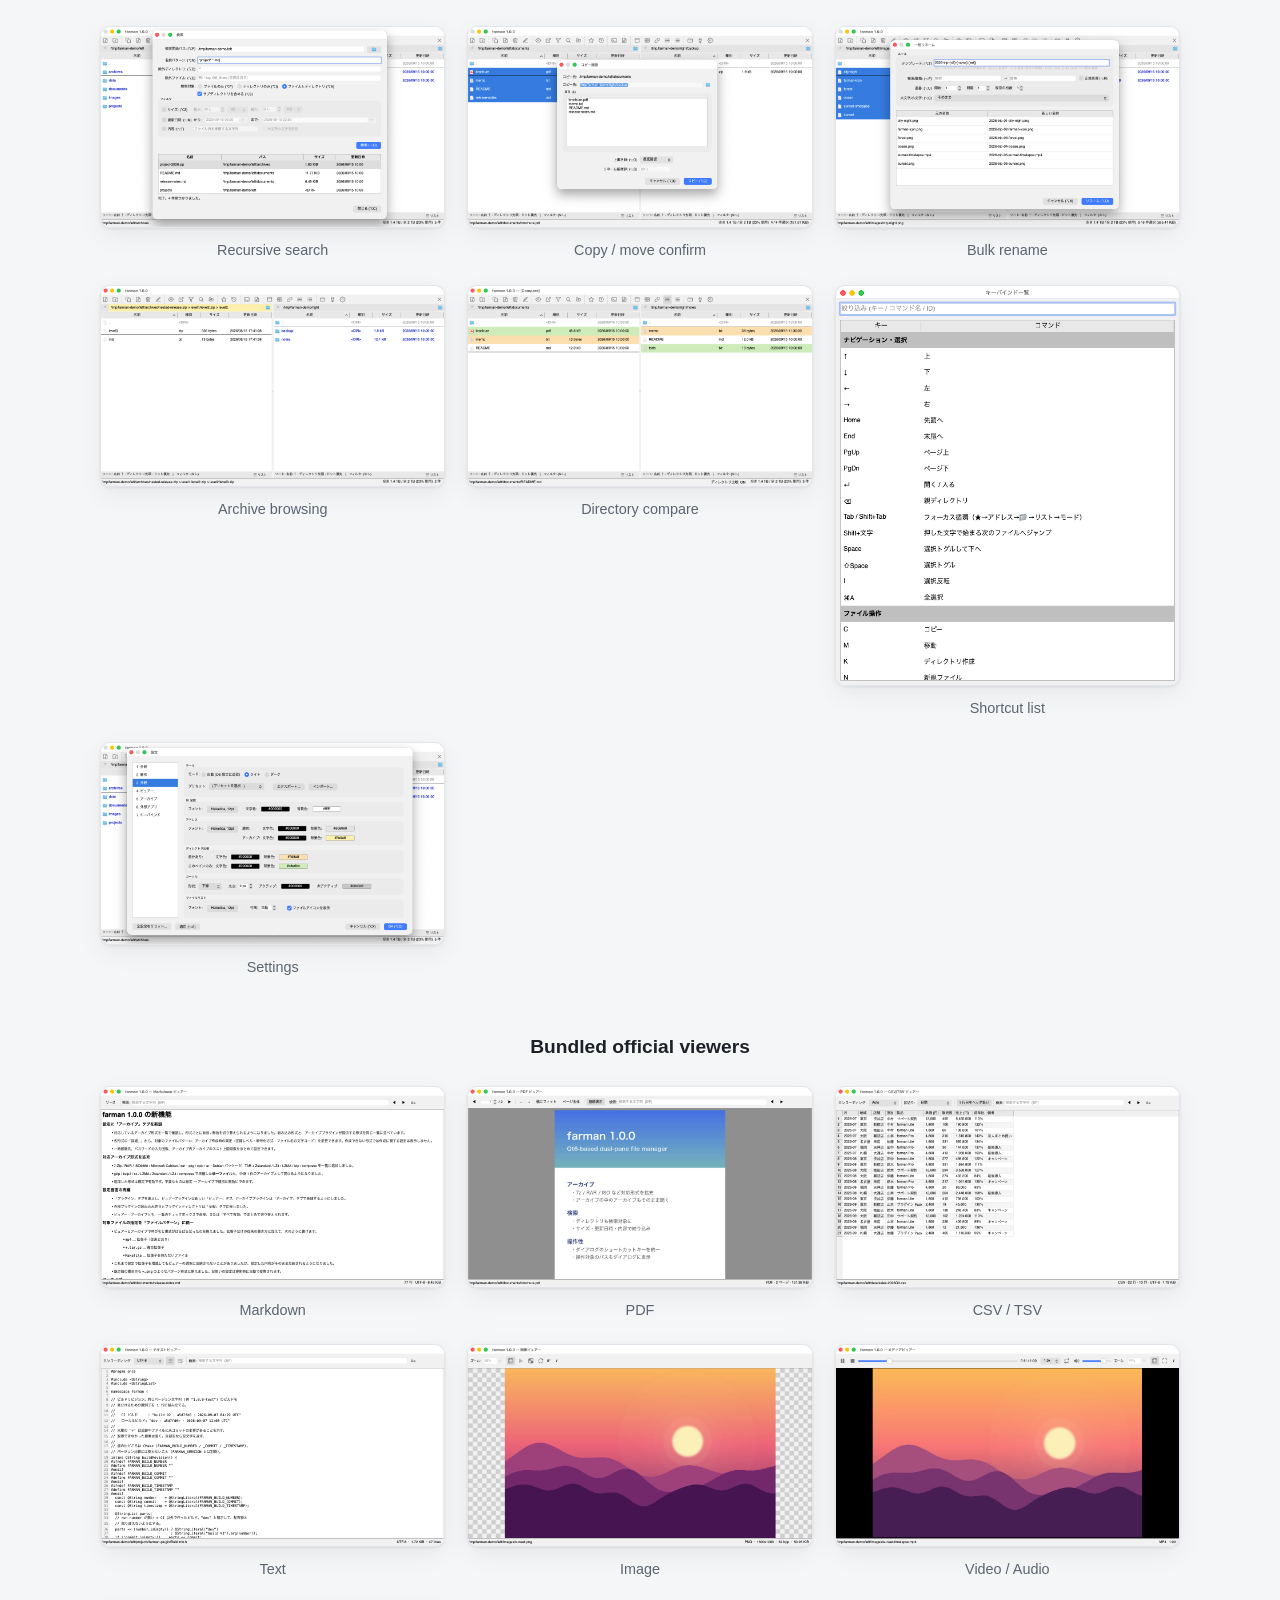
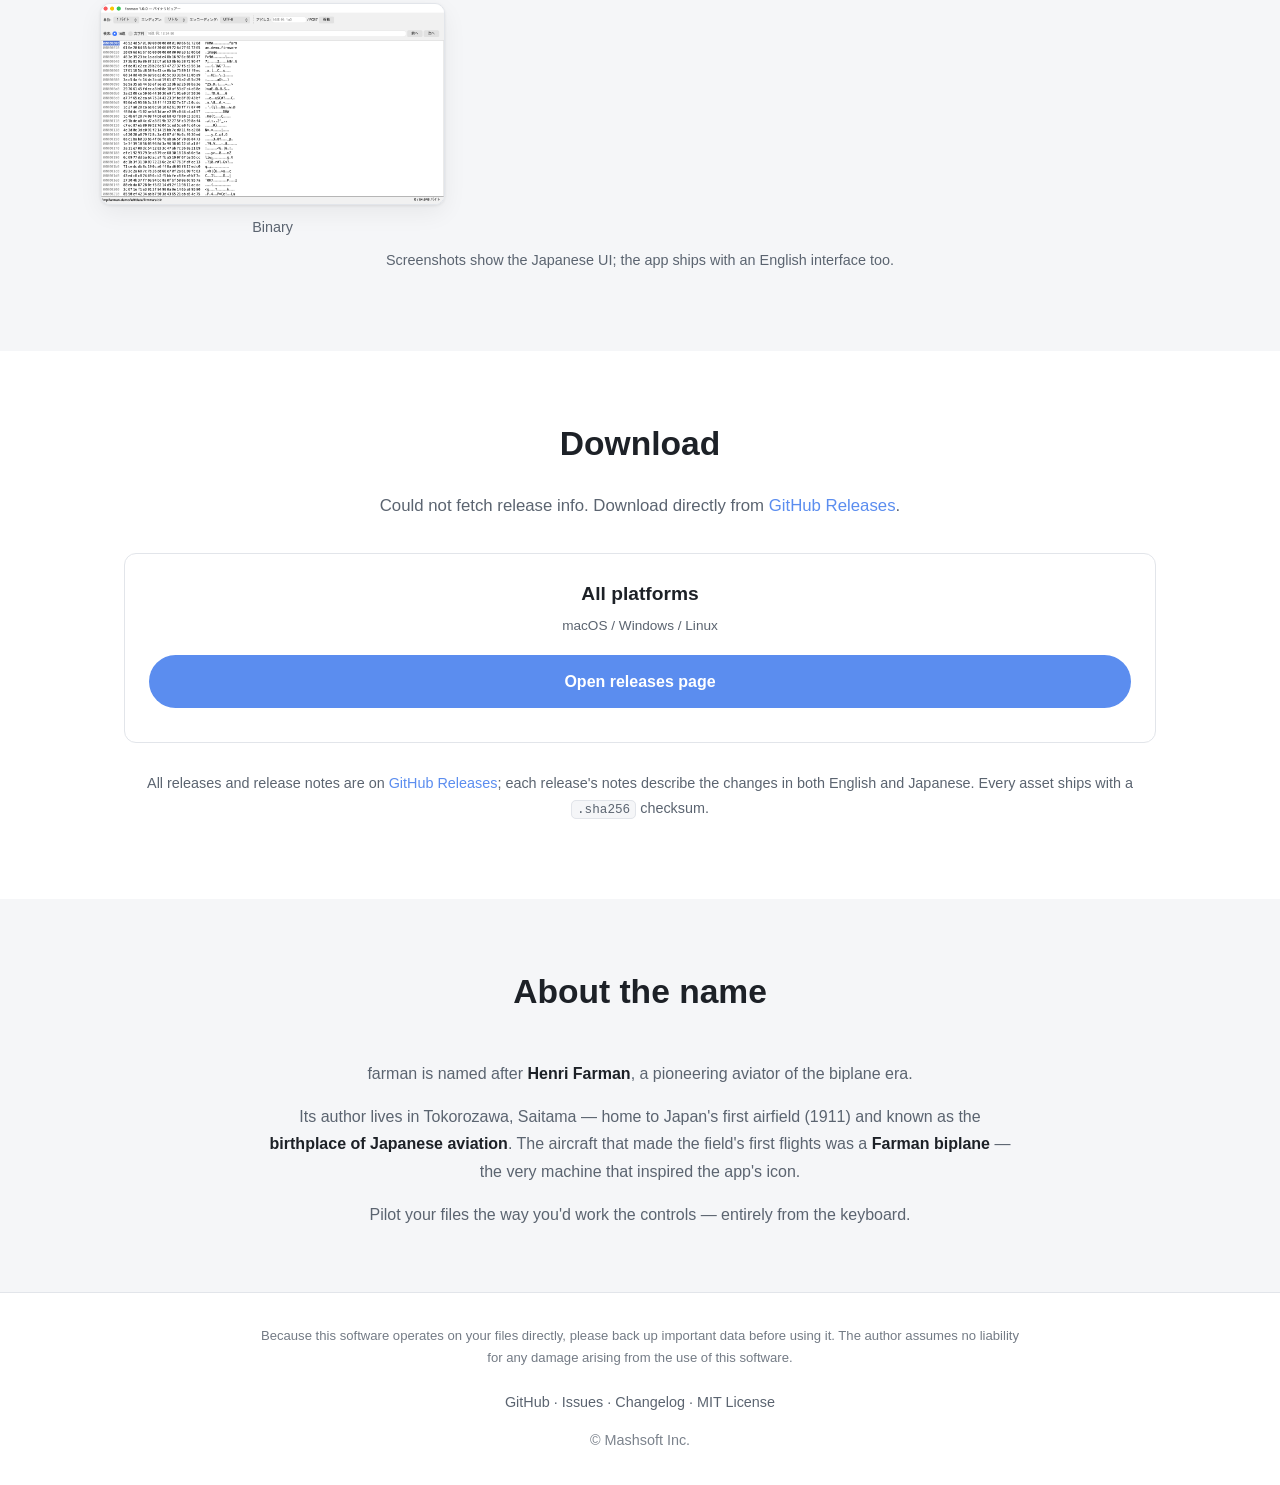
==== commit 5083faee: "docs: トップページの 1.0.1 概要でディスク容量の変更内容を具体的に書く 「macOS のシステム情報 / Finder と同じ数値に」だけでは何が起きていて どう直したのかが伝わらないので" ====
--- a/docs/en/index.html
+++ b/docs/en/index.html
@@ -72,7 +72,7 @@
       <p class="wn-summary-head">v1.0.1<span class="wn-summary-date">2026-09-18</span></p>
       <ul class="wn-summary-list">
         <li><strong>"Apply to all" in the overwrite dialog</strong> — settle repeated conflicts in one go during copy and move. Skip now skips just that file instead of stopping.</li>
-        <li><strong>Decimal GB for disk space</strong> — the status bar now matches System Information and Finder.</li>
+        <li><strong>Decimal GB for disk space</strong> — the status bar used to label 1024-based values as "GB", so volumes looked smaller than in System Information or Finder on macOS (a 994 GB disk showed as 926 GB). It now uses decimal units (1 GB = 1,000,000,000 bytes) and shows the same values as the OS.</li>
         <li><strong>Bug fixes</strong> — doubled "%%" in disk usage, the ⌥O hint on the Search button, and a typo in the View menu.</li>
       </ul>
       <a class="btn btn-ghost" href="whatsnew/">All release notes →</a>
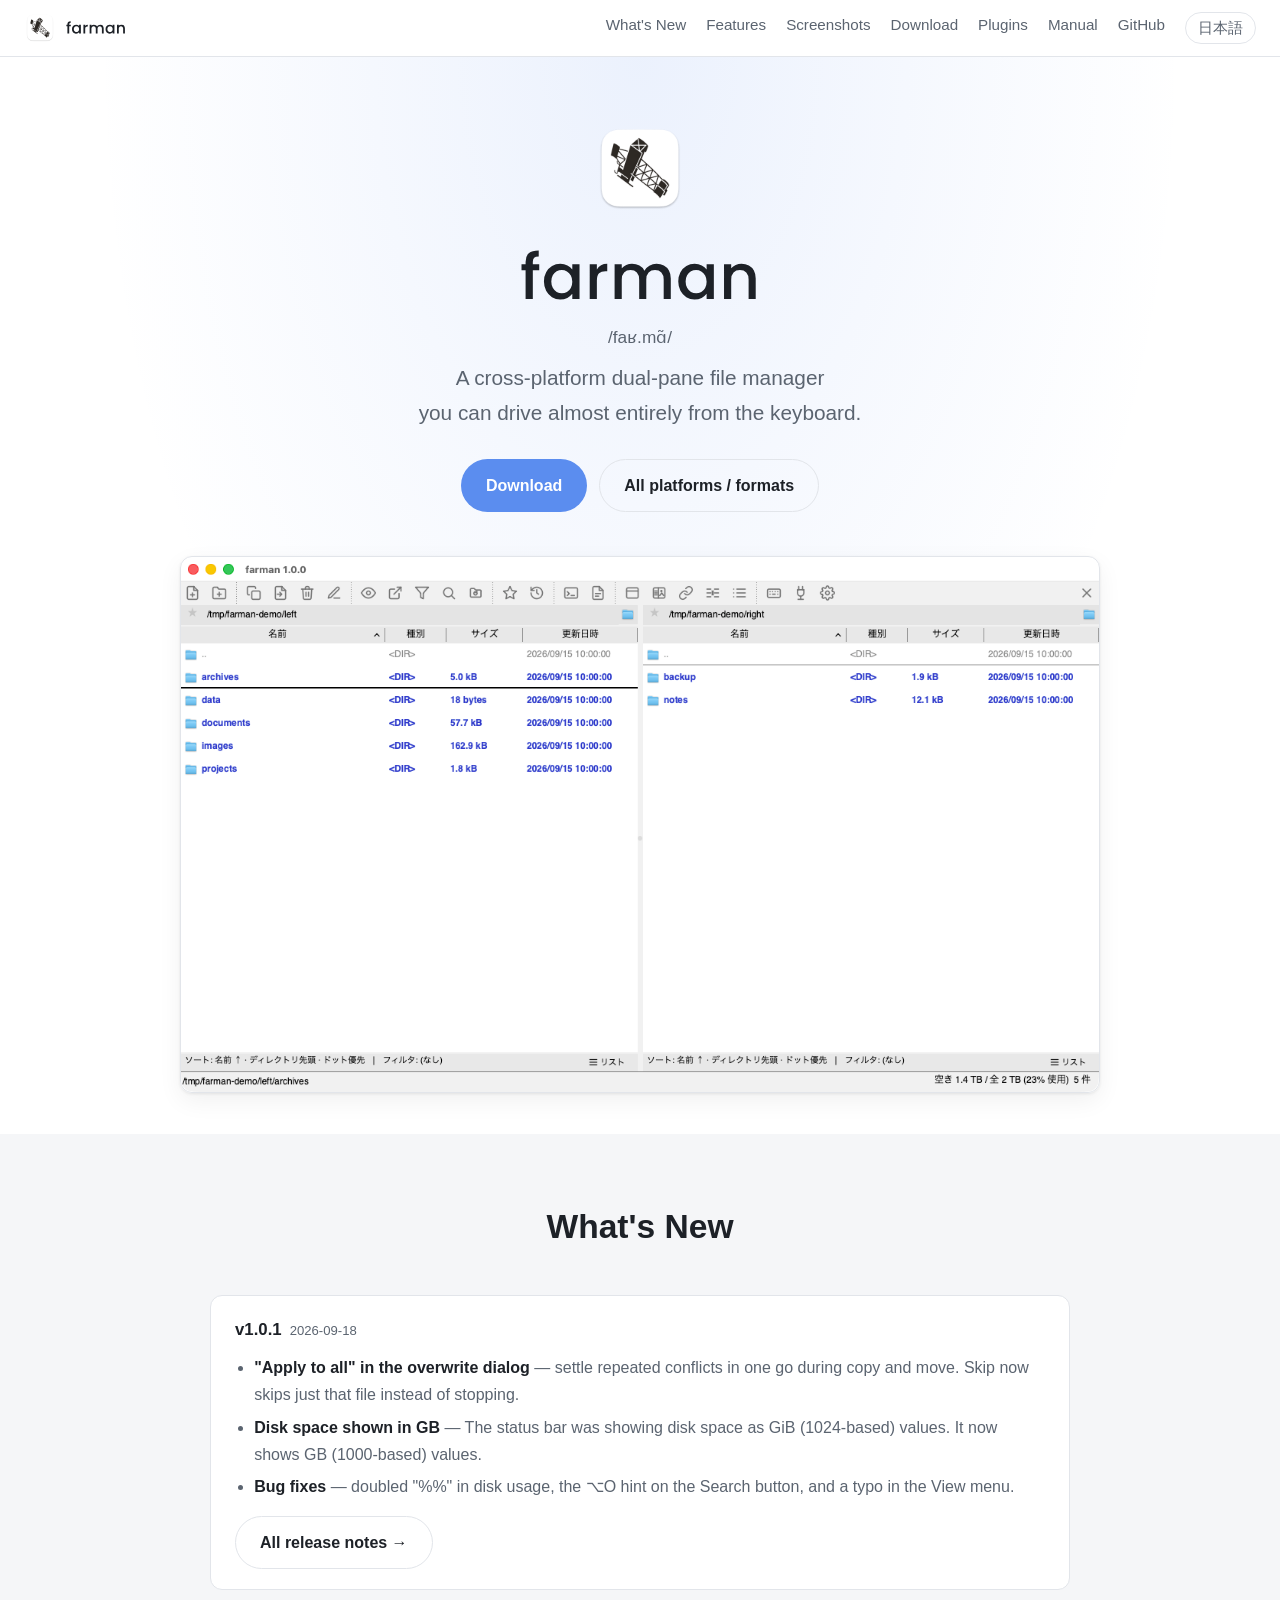
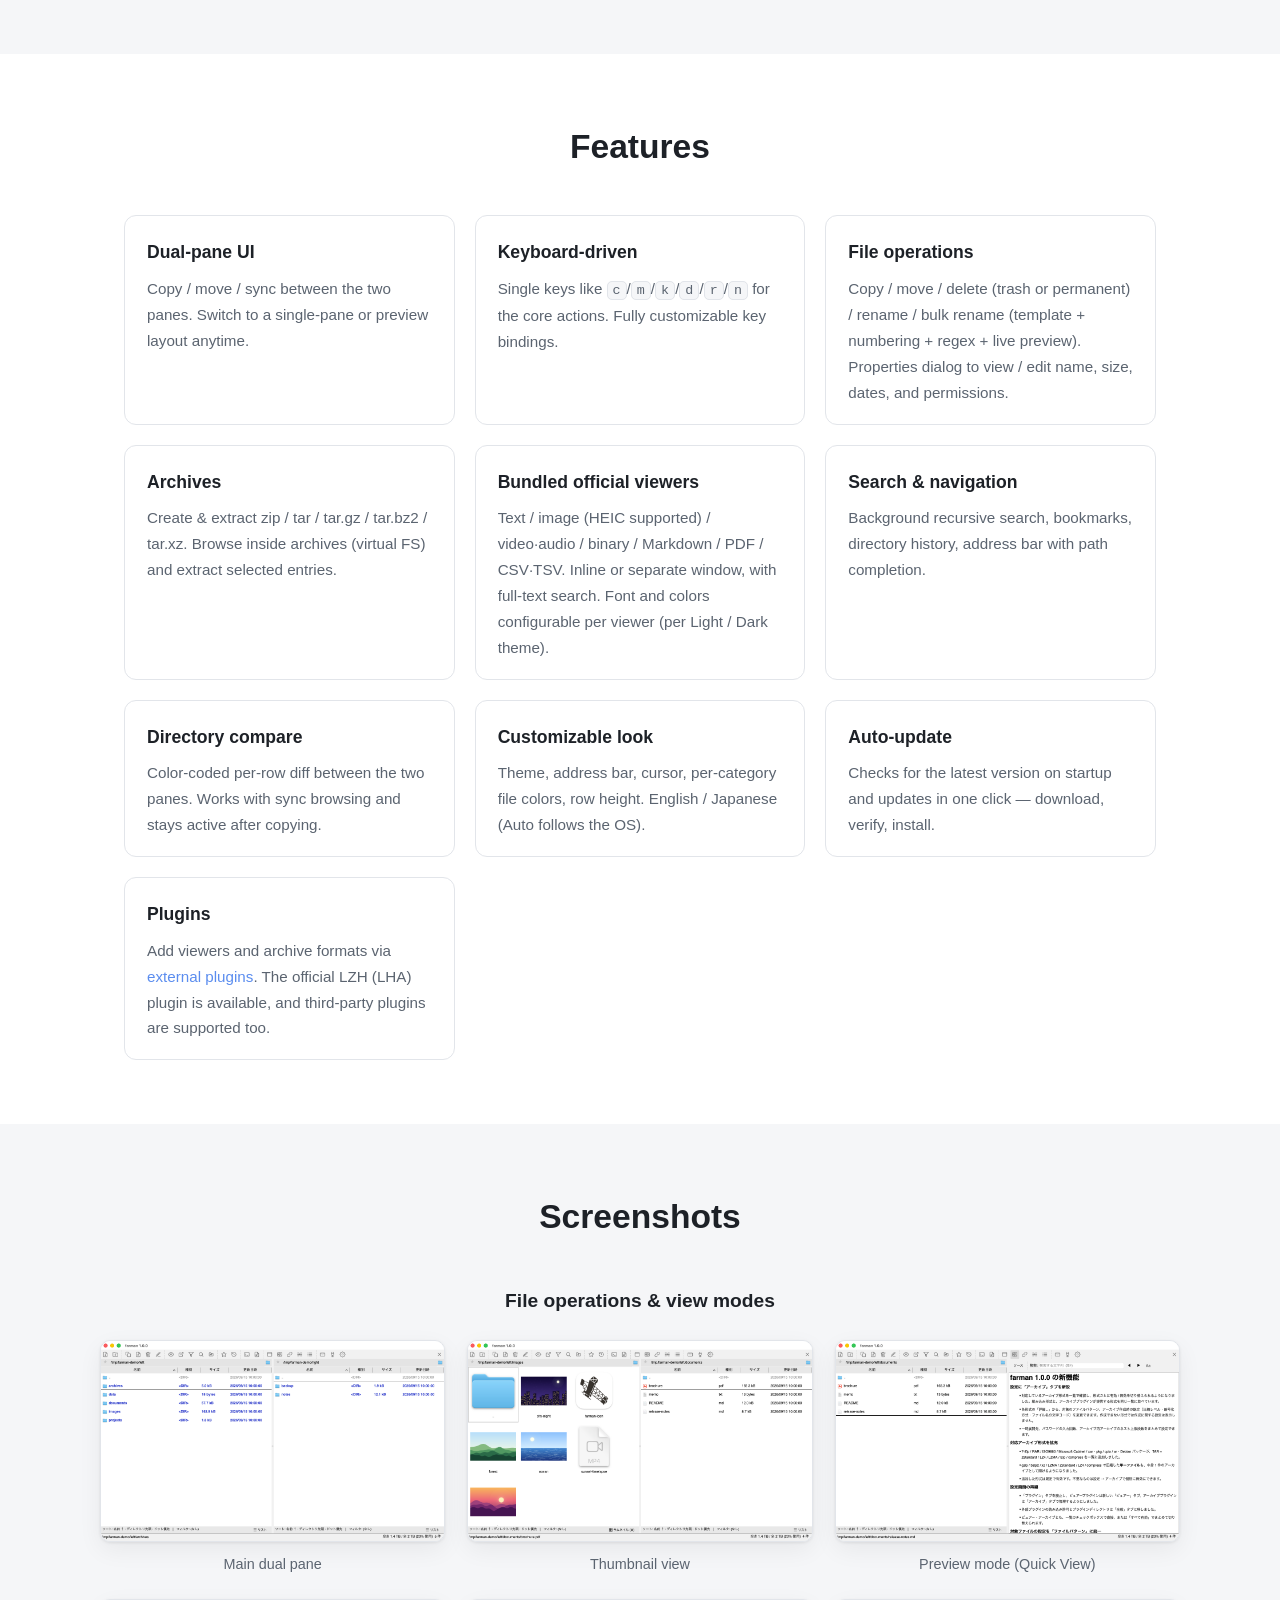
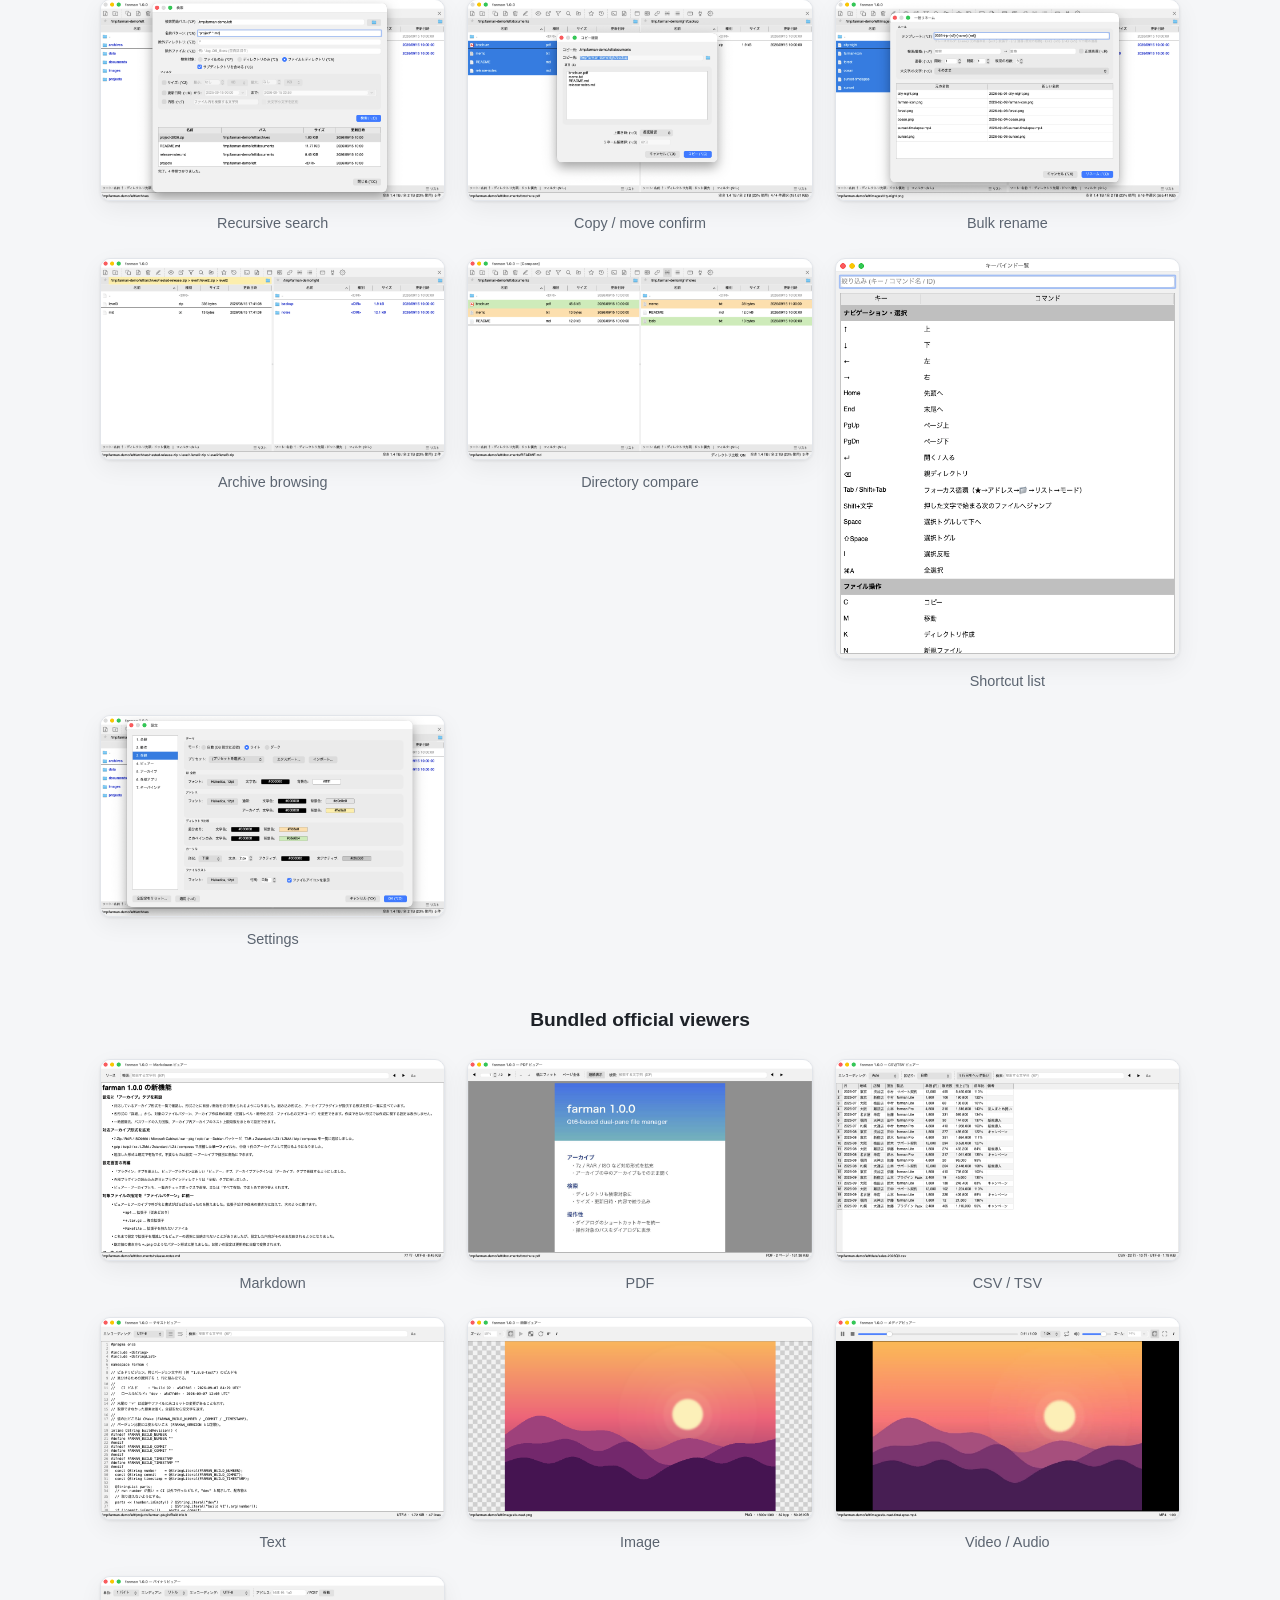
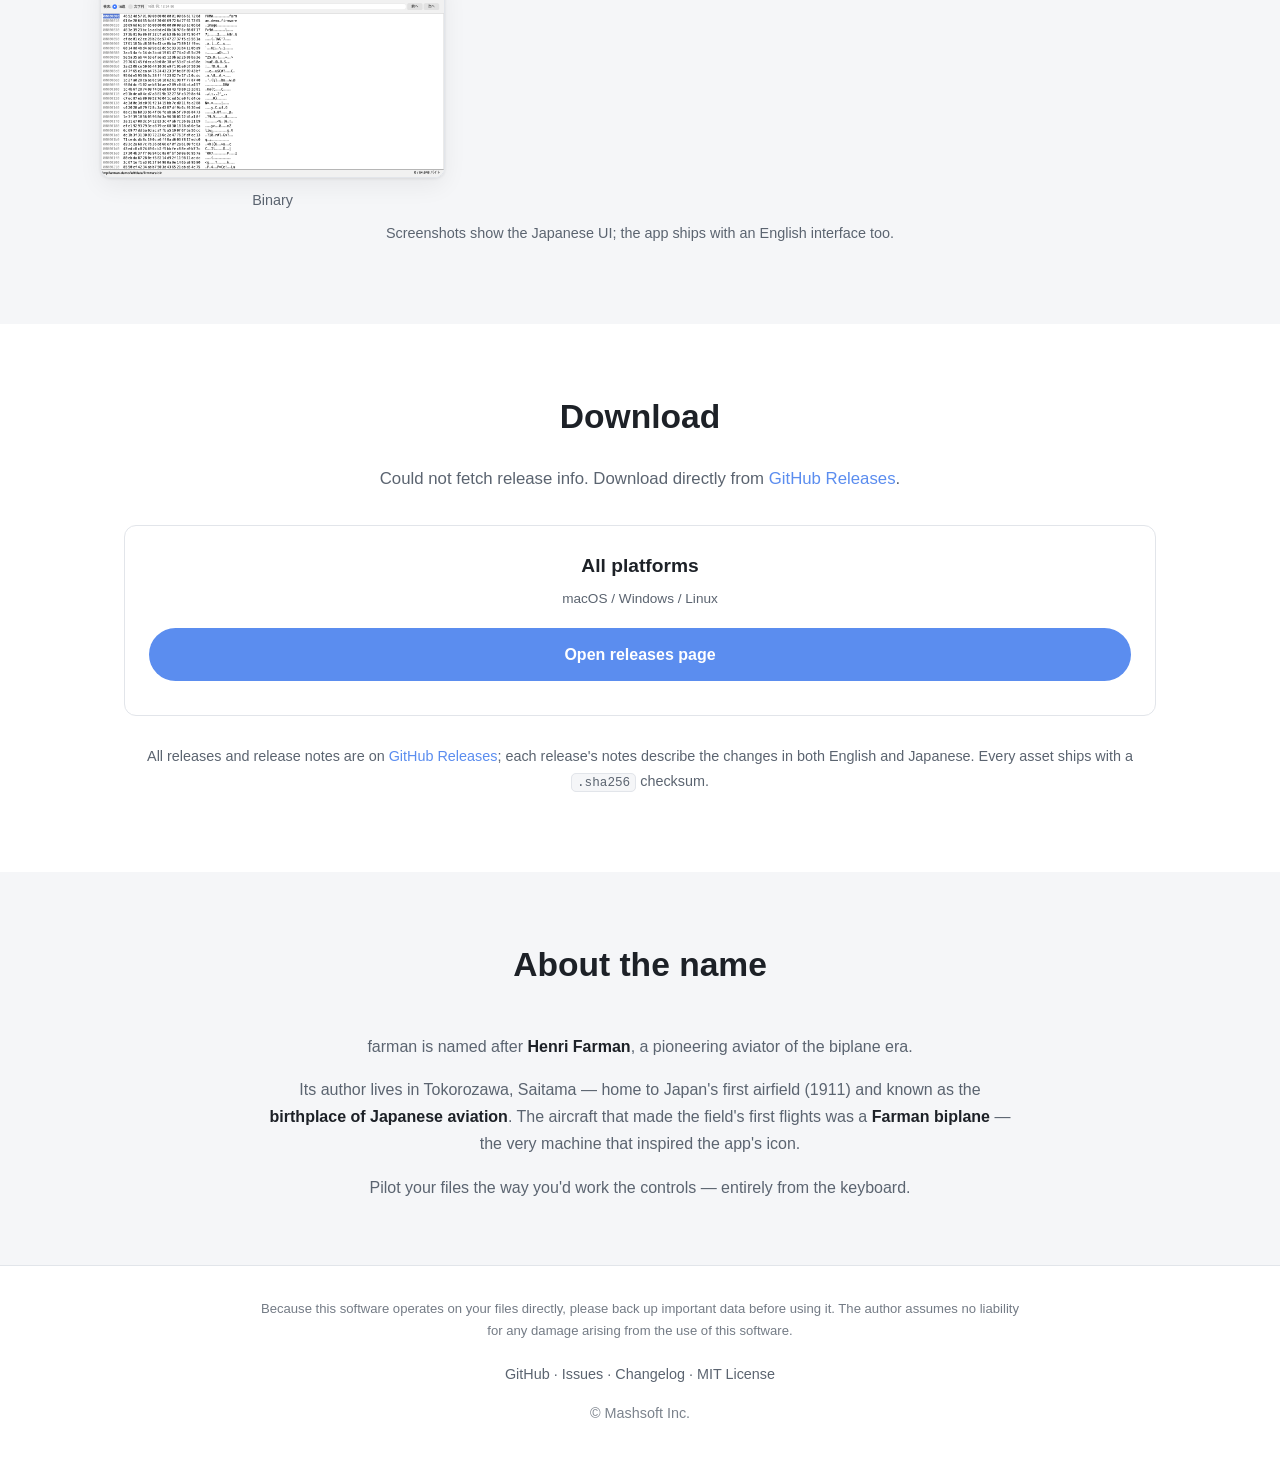
==== commit d2d061d1: "docs: 1.0.1 のディスク容量表示の説明を「GiB → GB の修正」に改める Web サイトの概要カードの説明が冗長で、macOS に限定した書き方になって いたので、「GiB 単位 (10" ====
--- a/docs/en/index.html
+++ b/docs/en/index.html
@@ -72,7 +72,7 @@
       <p class="wn-summary-head">v1.0.1<span class="wn-summary-date">2026-09-18</span></p>
       <ul class="wn-summary-list">
         <li><strong>"Apply to all" in the overwrite dialog</strong> — settle repeated conflicts in one go during copy and move. Skip now skips just that file instead of stopping.</li>
-        <li><strong>Decimal GB for disk space</strong> — the status bar used to label 1024-based values as "GB", so volumes looked smaller than in System Information or Finder on macOS (a 994 GB disk showed as 926 GB). It now uses decimal units (1 GB = 1,000,000,000 bytes) and shows the same values as the OS.</li>
+        <li><strong>Disk space shown in GB</strong> — The status bar was showing disk space as GiB (1024-based) values. It now shows GB (1000-based) values.</li>
         <li><strong>Bug fixes</strong> — doubled "%%" in disk usage, the ⌥O hint on the Search button, and a typo in the View menu.</li>
       </ul>
       <a class="btn btn-ghost" href="whatsnew/">All release notes →</a>
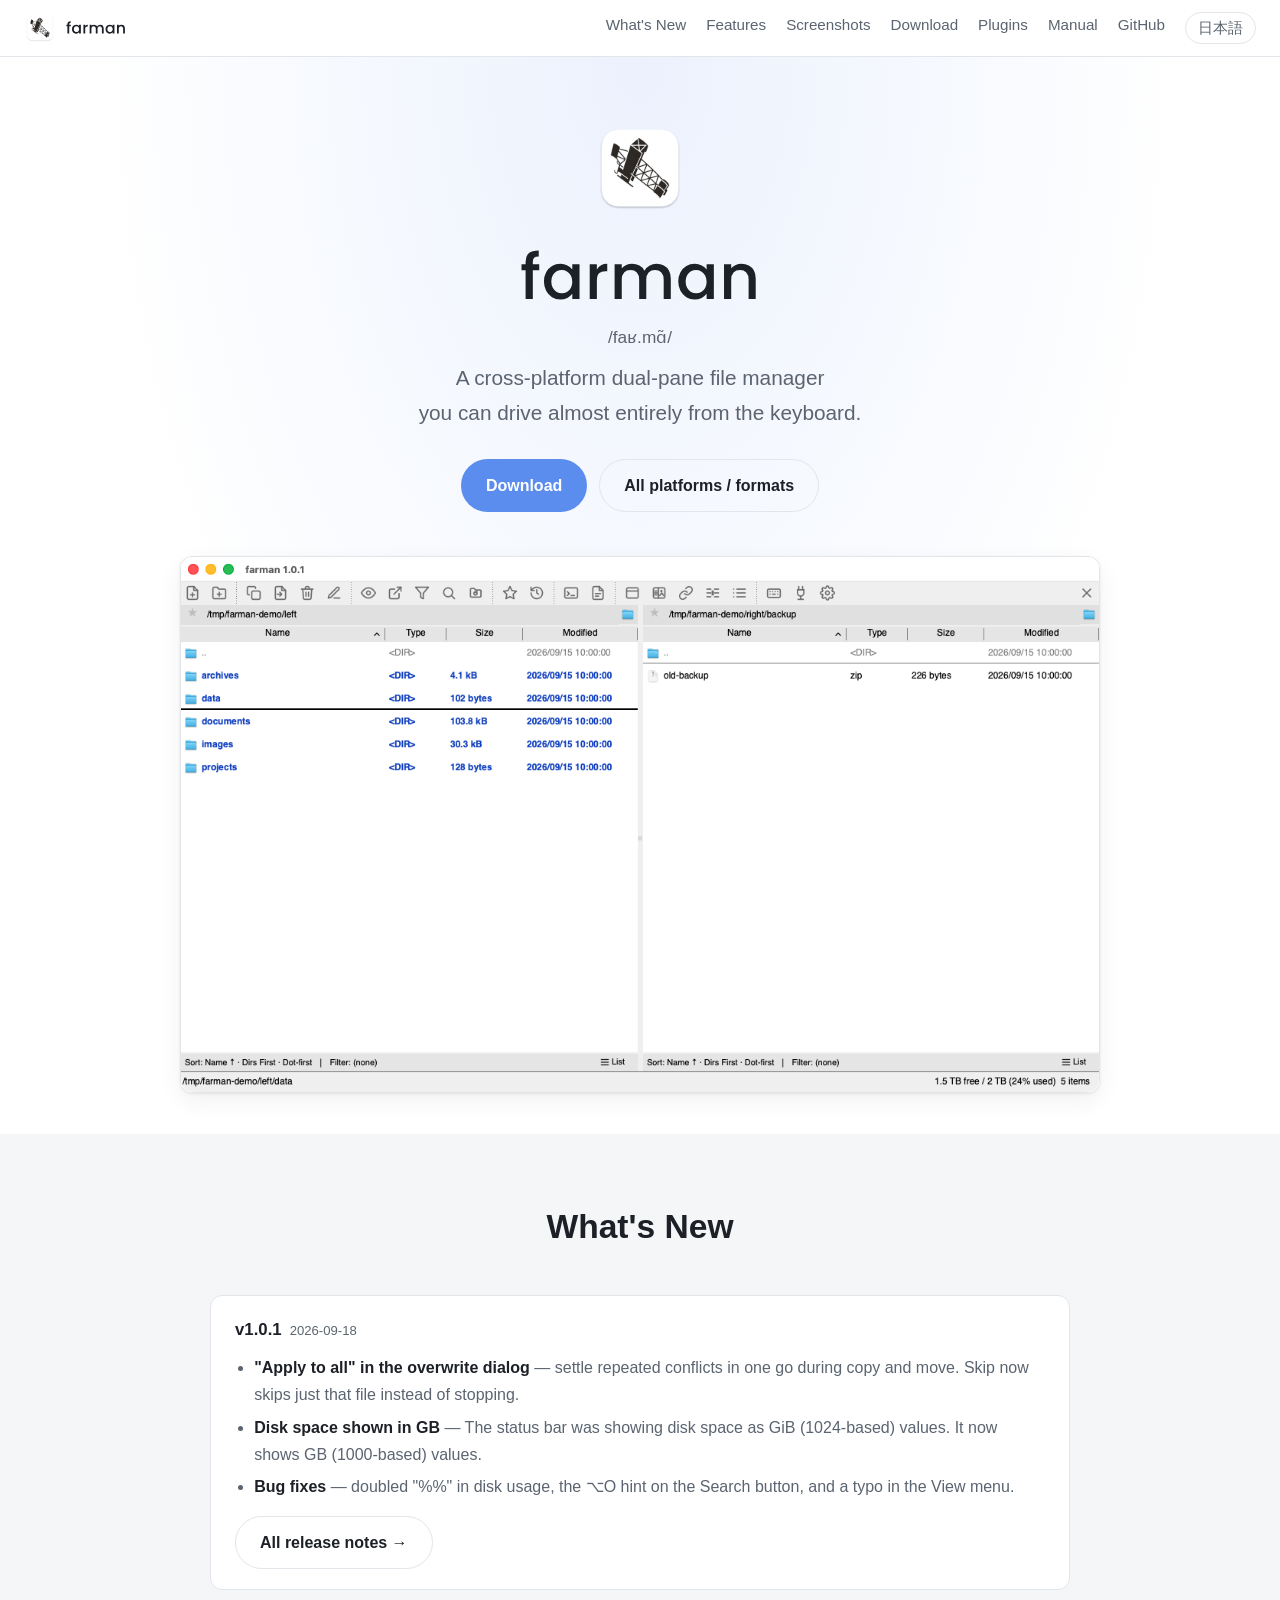
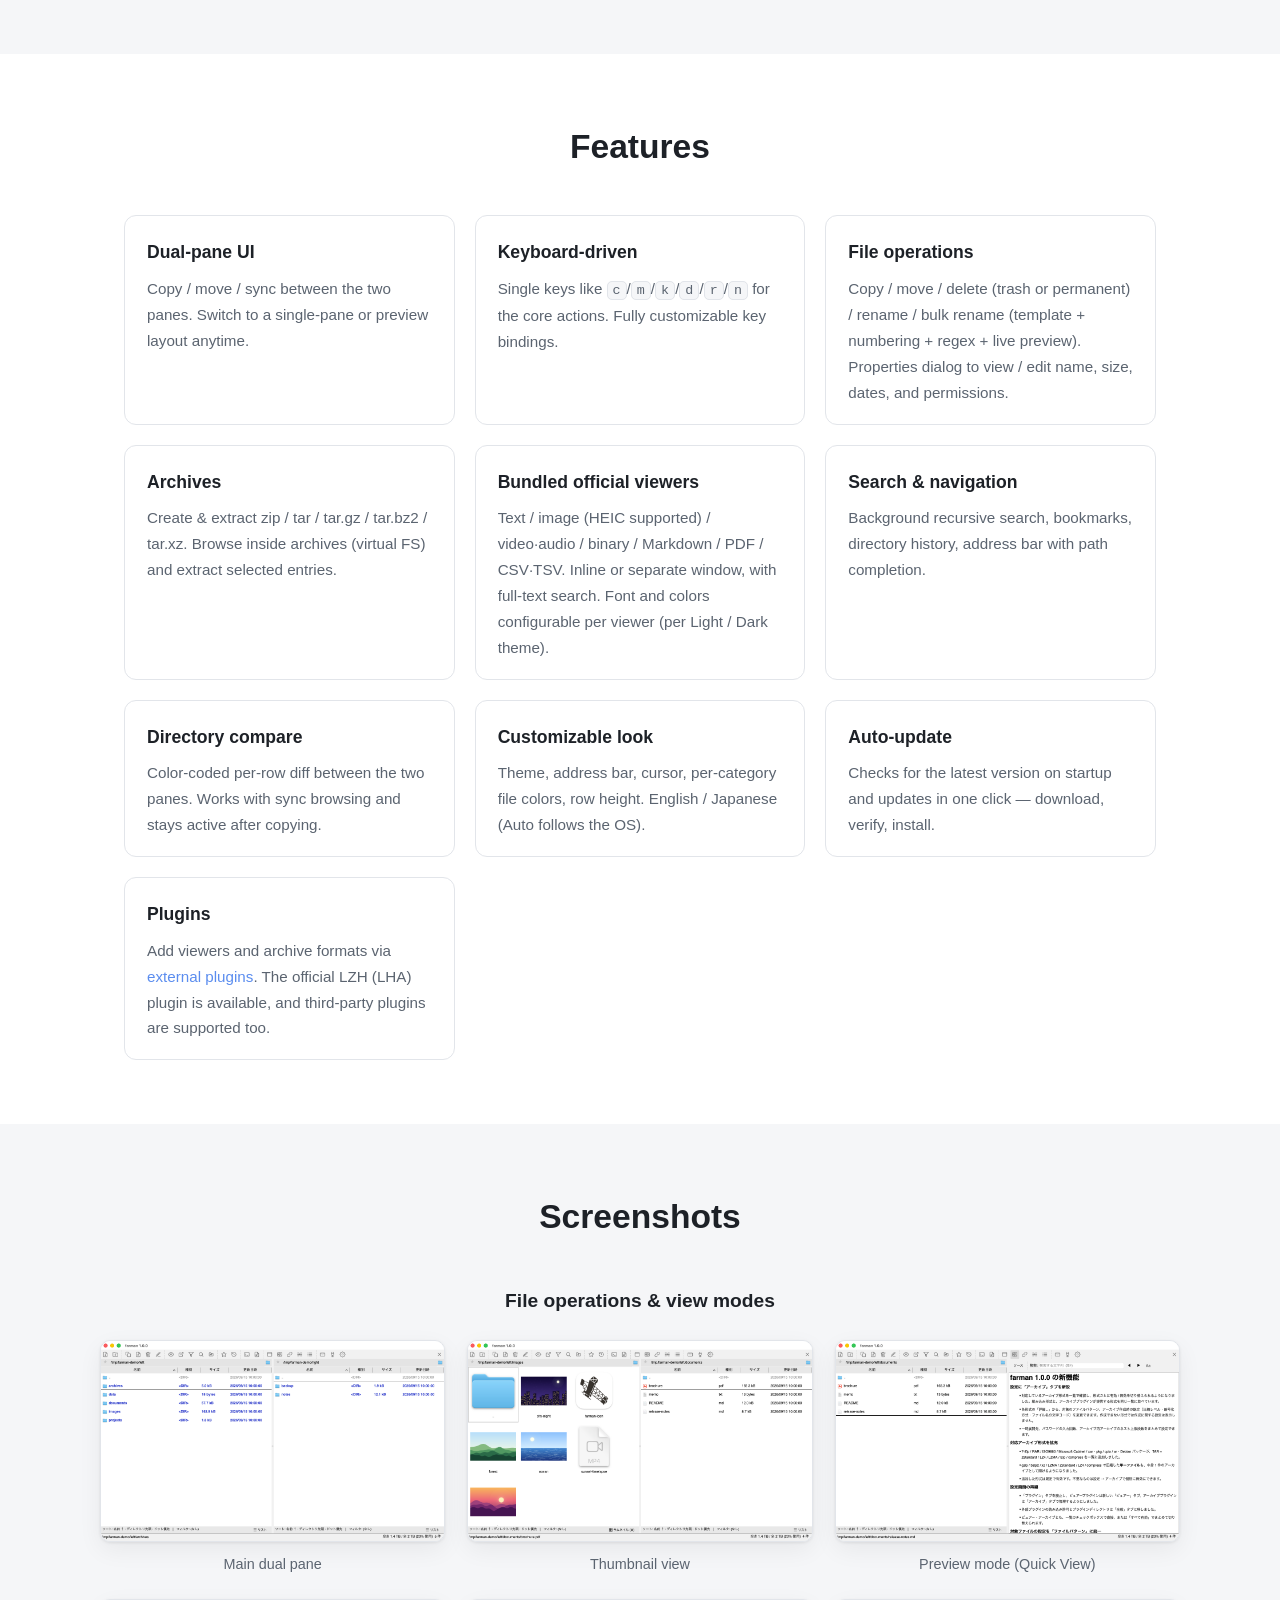
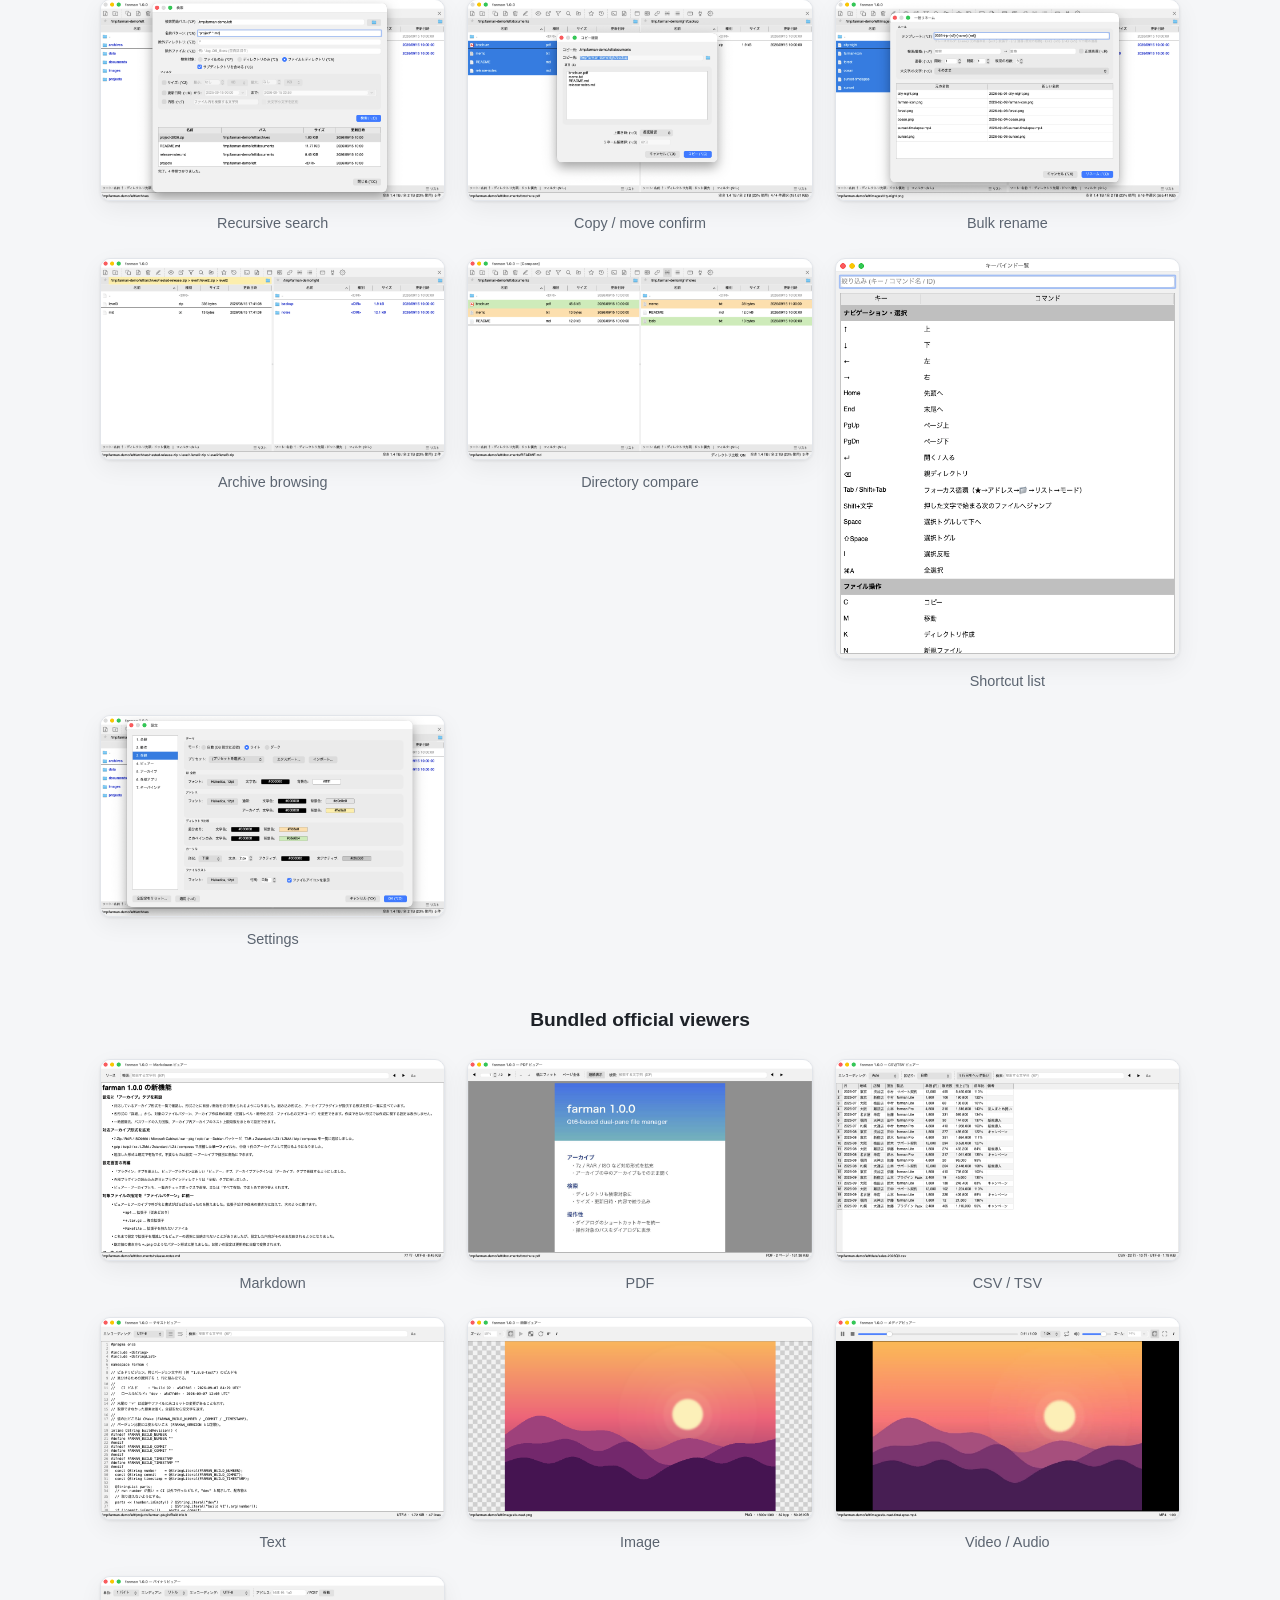
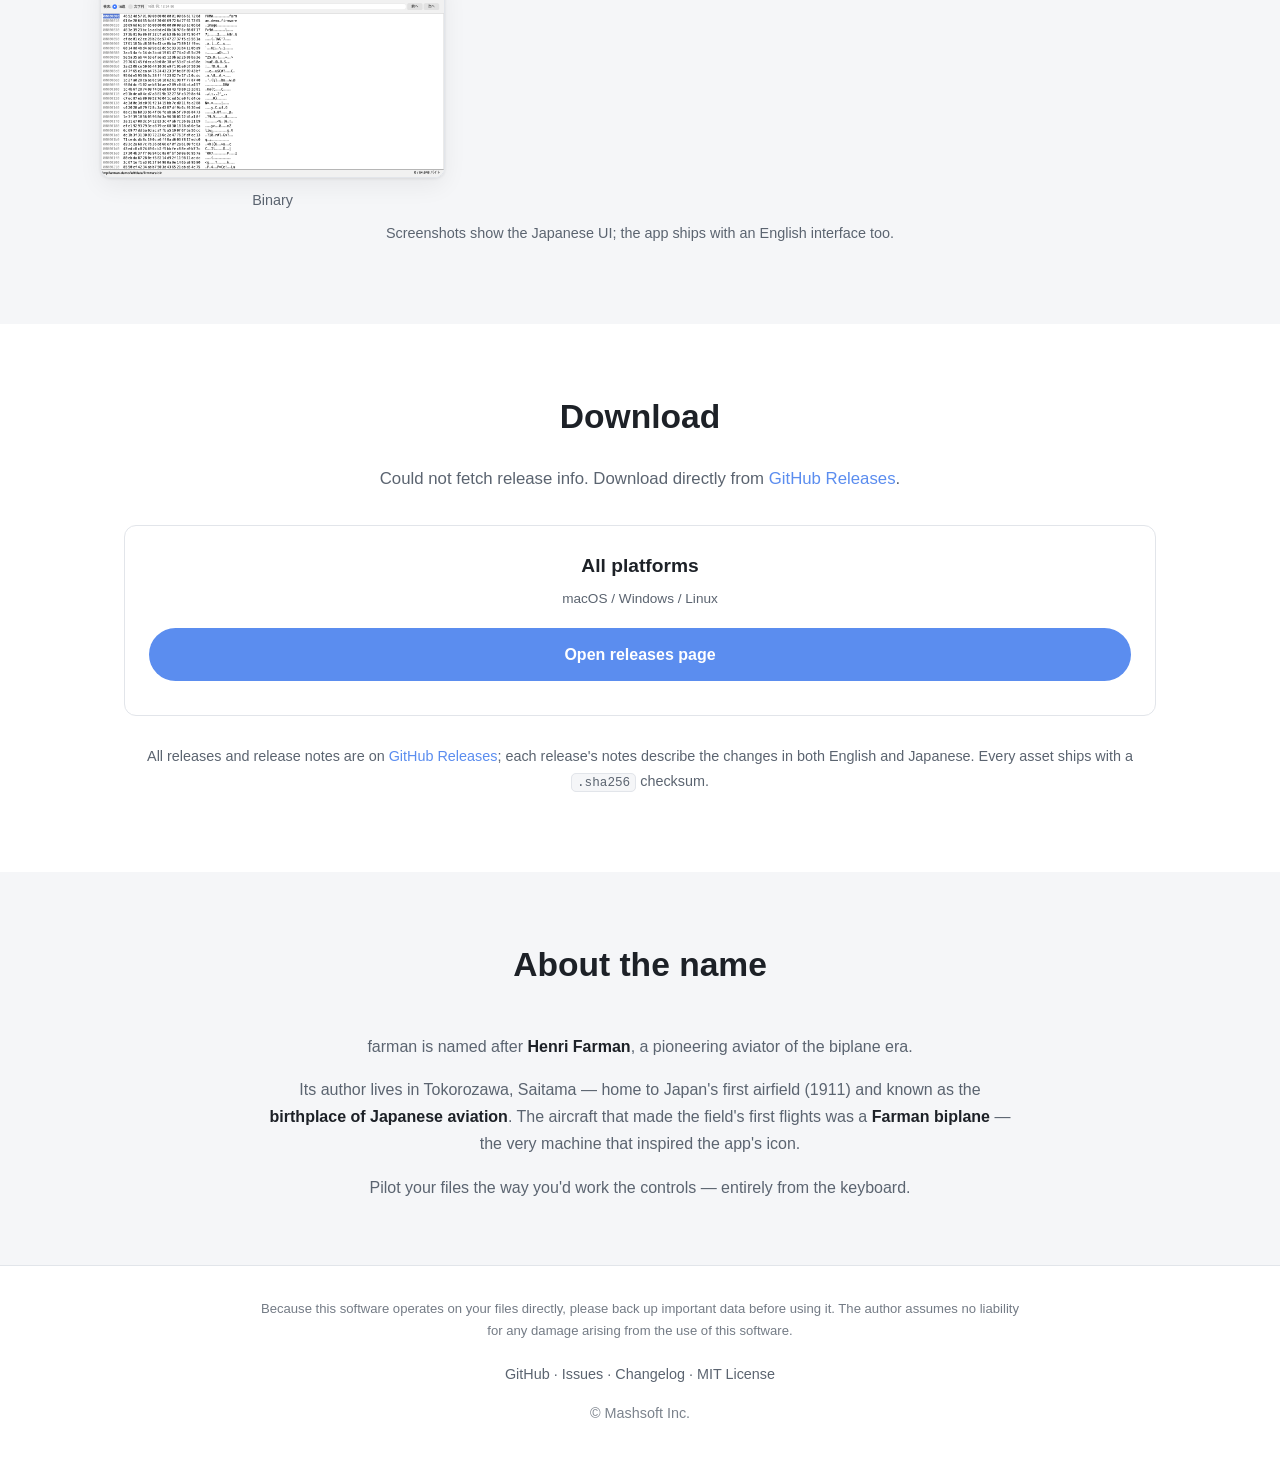
==== commit 1c4e9817: "docs: トップページのヒーロー画像を操作デモのアニメーション WebP にする 静止画 1 枚だったヒーロー画像を、基本操作 (コピー / 移動 / 削除 / 一括リネーム / 検索からのジャンプ" ====
--- a/docs/en/index.html
+++ b/docs/en/index.html
@@ -59,8 +59,14 @@
       </div>
       <p class="hero-sub" id="hero-version">Fetching the latest release…</p>
 
+      <!-- Demo of the core operations (copy / move / delete / bulk rename / search) as an
+           animated WebP. A still image is served when reduced motion is requested. -->
       <div class="hero-shot">
-        <img src="../screenshots/01-main-2pane.png" alt="farman main dual-pane window" loading="lazy" />
+        <picture>
+          <source media="(prefers-reduced-motion: reduce)" srcset="../screenshots/00-demo-en.png" />
+          <img src="../screenshots/00-demo-en.webp" width="1200" height="700"
+               alt="farman demo: copying, moving, deleting, bulk renaming and searching files from the keyboard" />
+        </picture>
       </div>
     </div>
   </section>
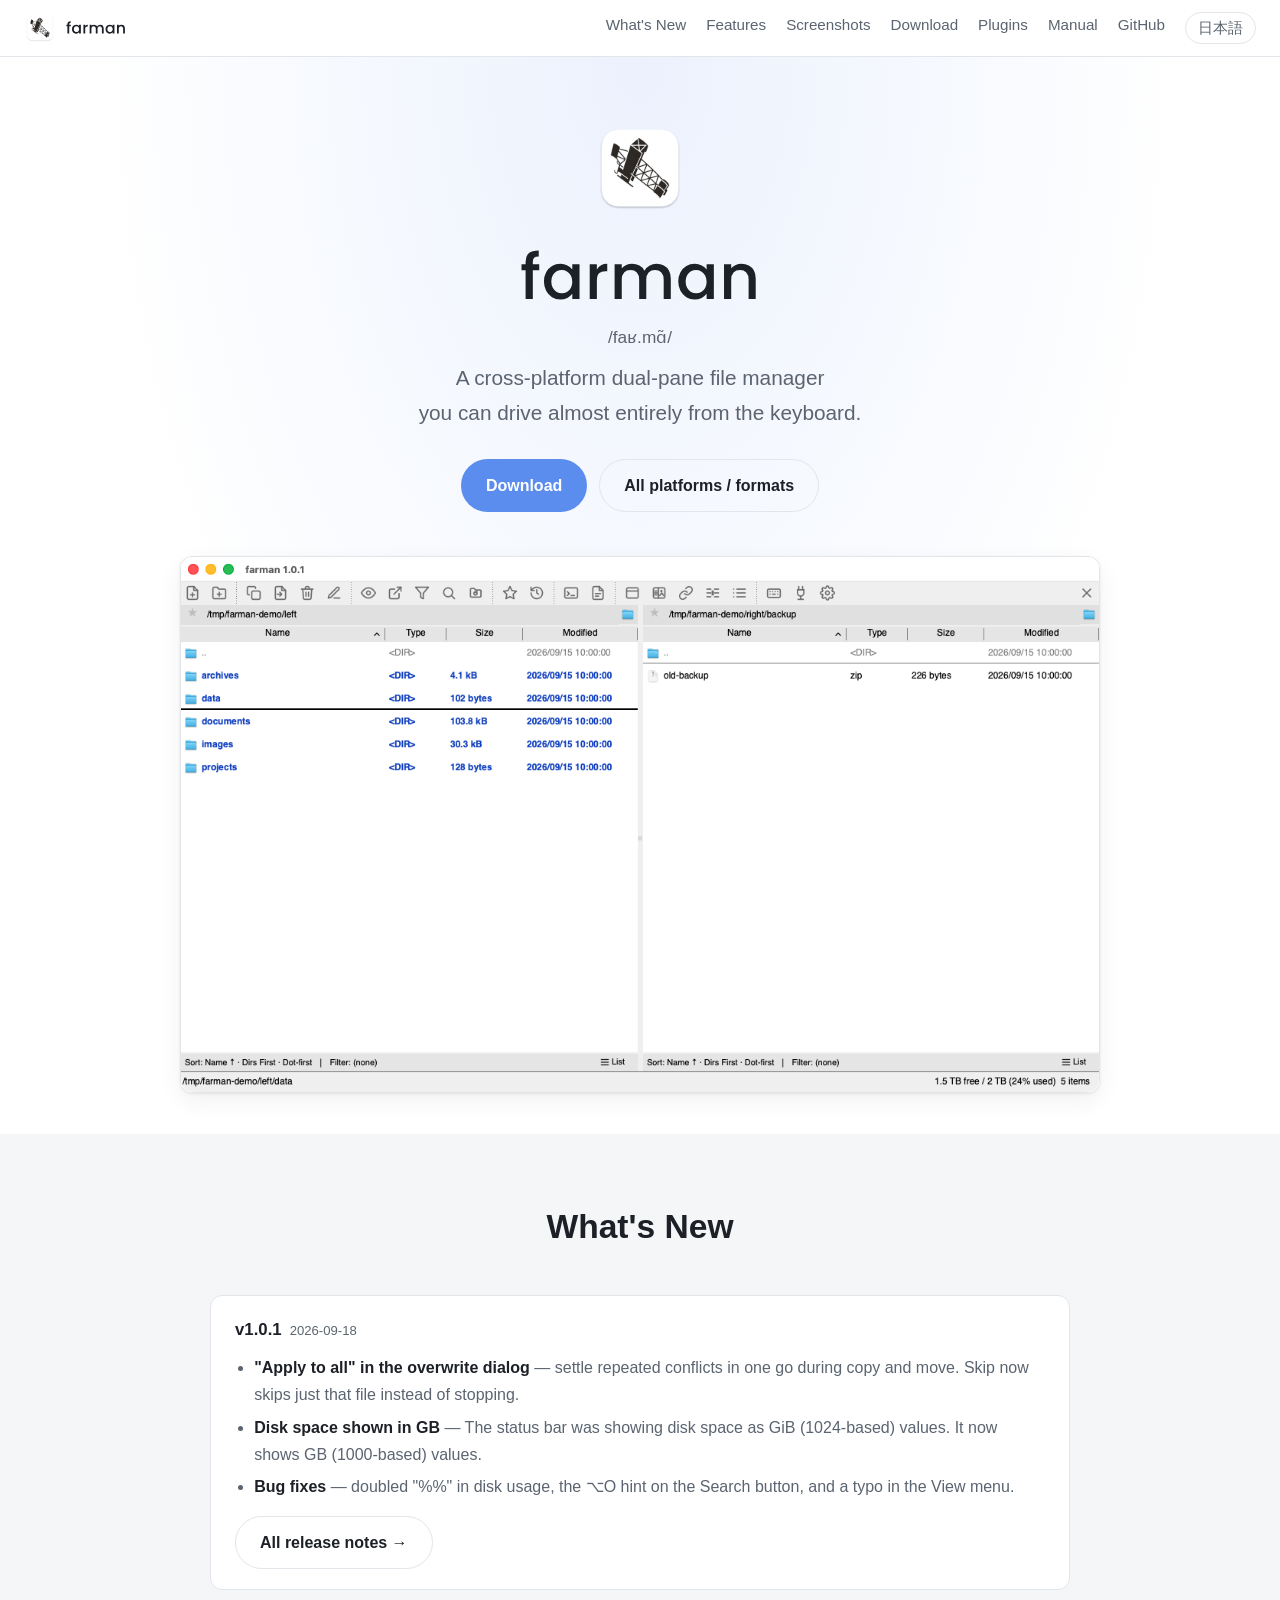
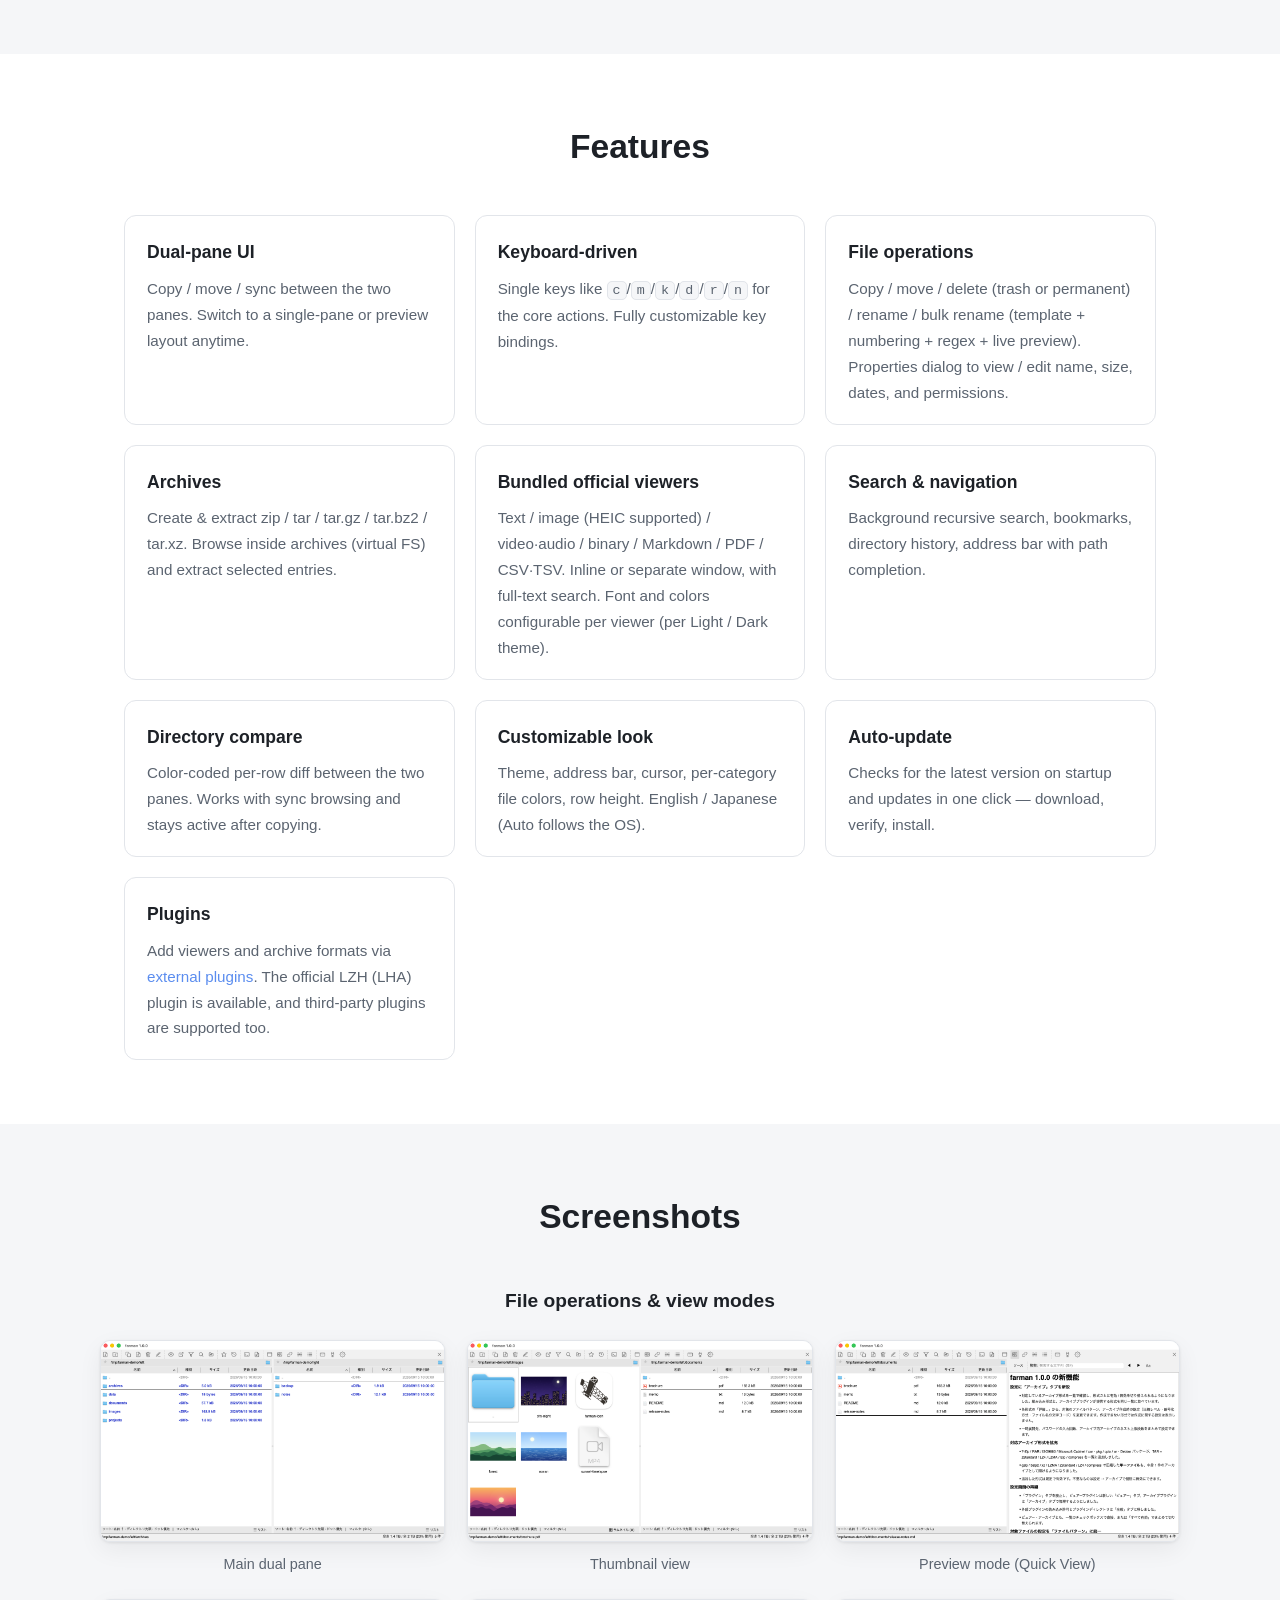
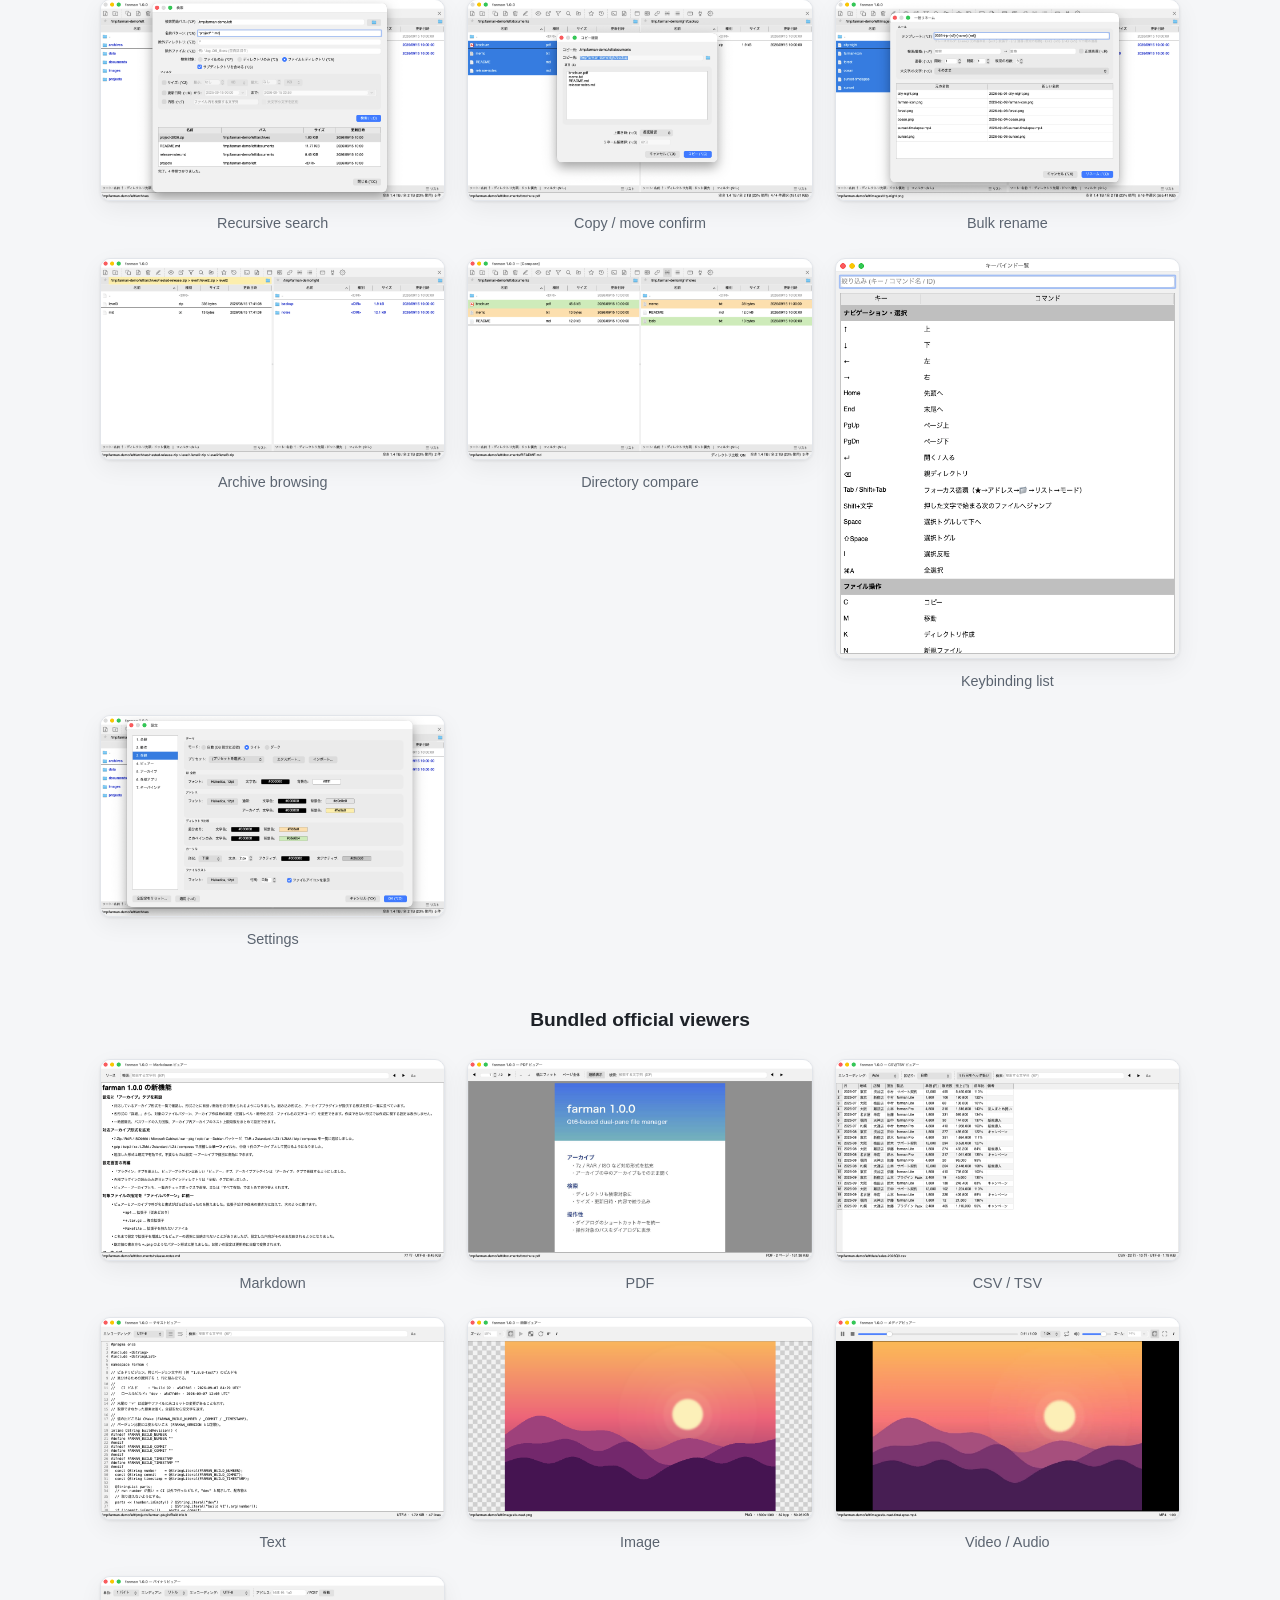
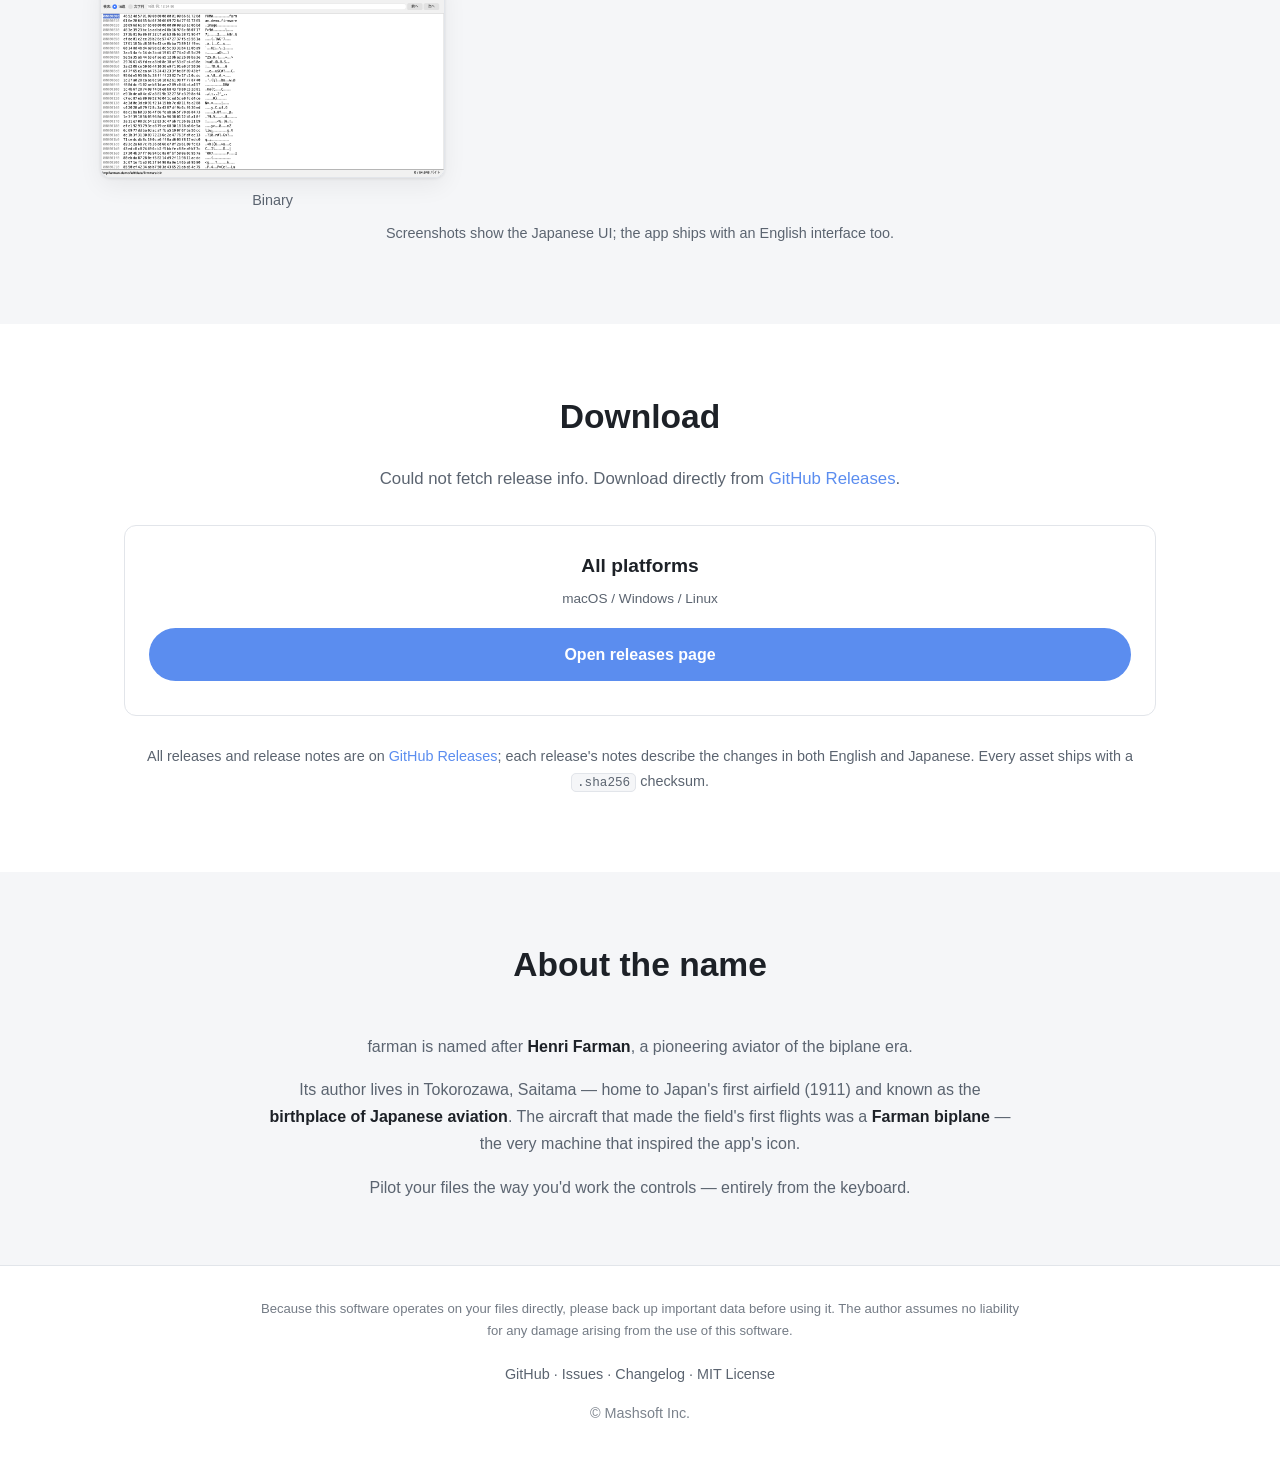
==== commit dc2b3847: "docs(site): トップページのスクリーンショット説明を「キーバインド一覧」にそろえる アプリ内の呼び名に合わせ、「ショートカット一覧」を「キーバインド一覧」に変える (英語版も Shortcu" ====
--- a/docs/en/index.html
+++ b/docs/en/index.html
@@ -146,7 +146,7 @@
       <figure><img src="../screenshots/17-bulk-rename.png" alt="Bulk rename" loading="lazy" /><figcaption>Bulk rename</figcaption></figure>
       <figure><img src="../screenshots/02-archive-browsing.png" alt="Archive browsing" loading="lazy" /><figcaption>Archive browsing</figcaption></figure>
       <figure><img src="../screenshots/03-directory-compare.png" alt="Directory compare" loading="lazy" /><figcaption>Directory compare</figcaption></figure>
-      <figure><img src="../screenshots/04-shortcut-list.png" alt="Shortcut list" loading="lazy" /><figcaption>Shortcut list</figcaption></figure>
+      <figure><img src="../screenshots/04-shortcut-list.png" alt="Keybinding list" loading="lazy" /><figcaption>Keybinding list</figcaption></figure>
       <figure><img src="../screenshots/33-settings-appearance.png" alt="Settings" loading="lazy" /><figcaption>Settings</figcaption></figure>
     </div>
 
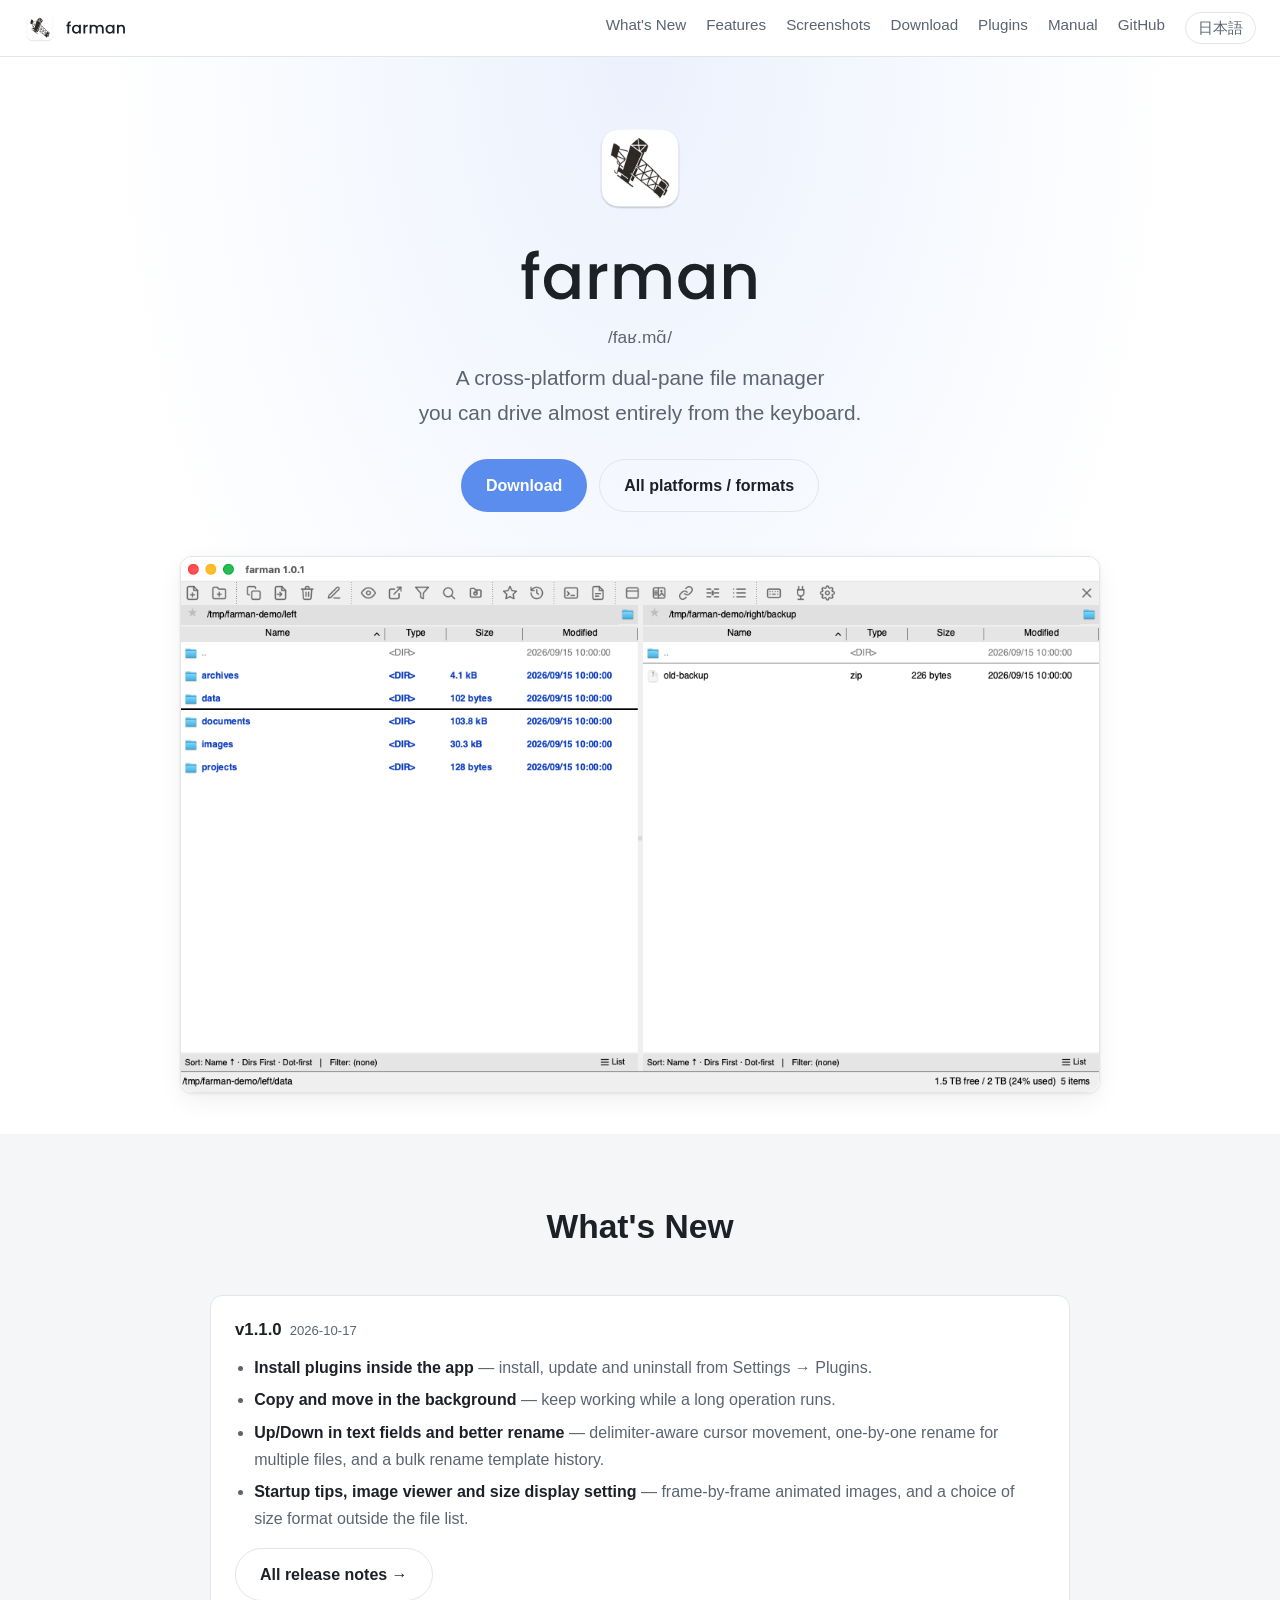
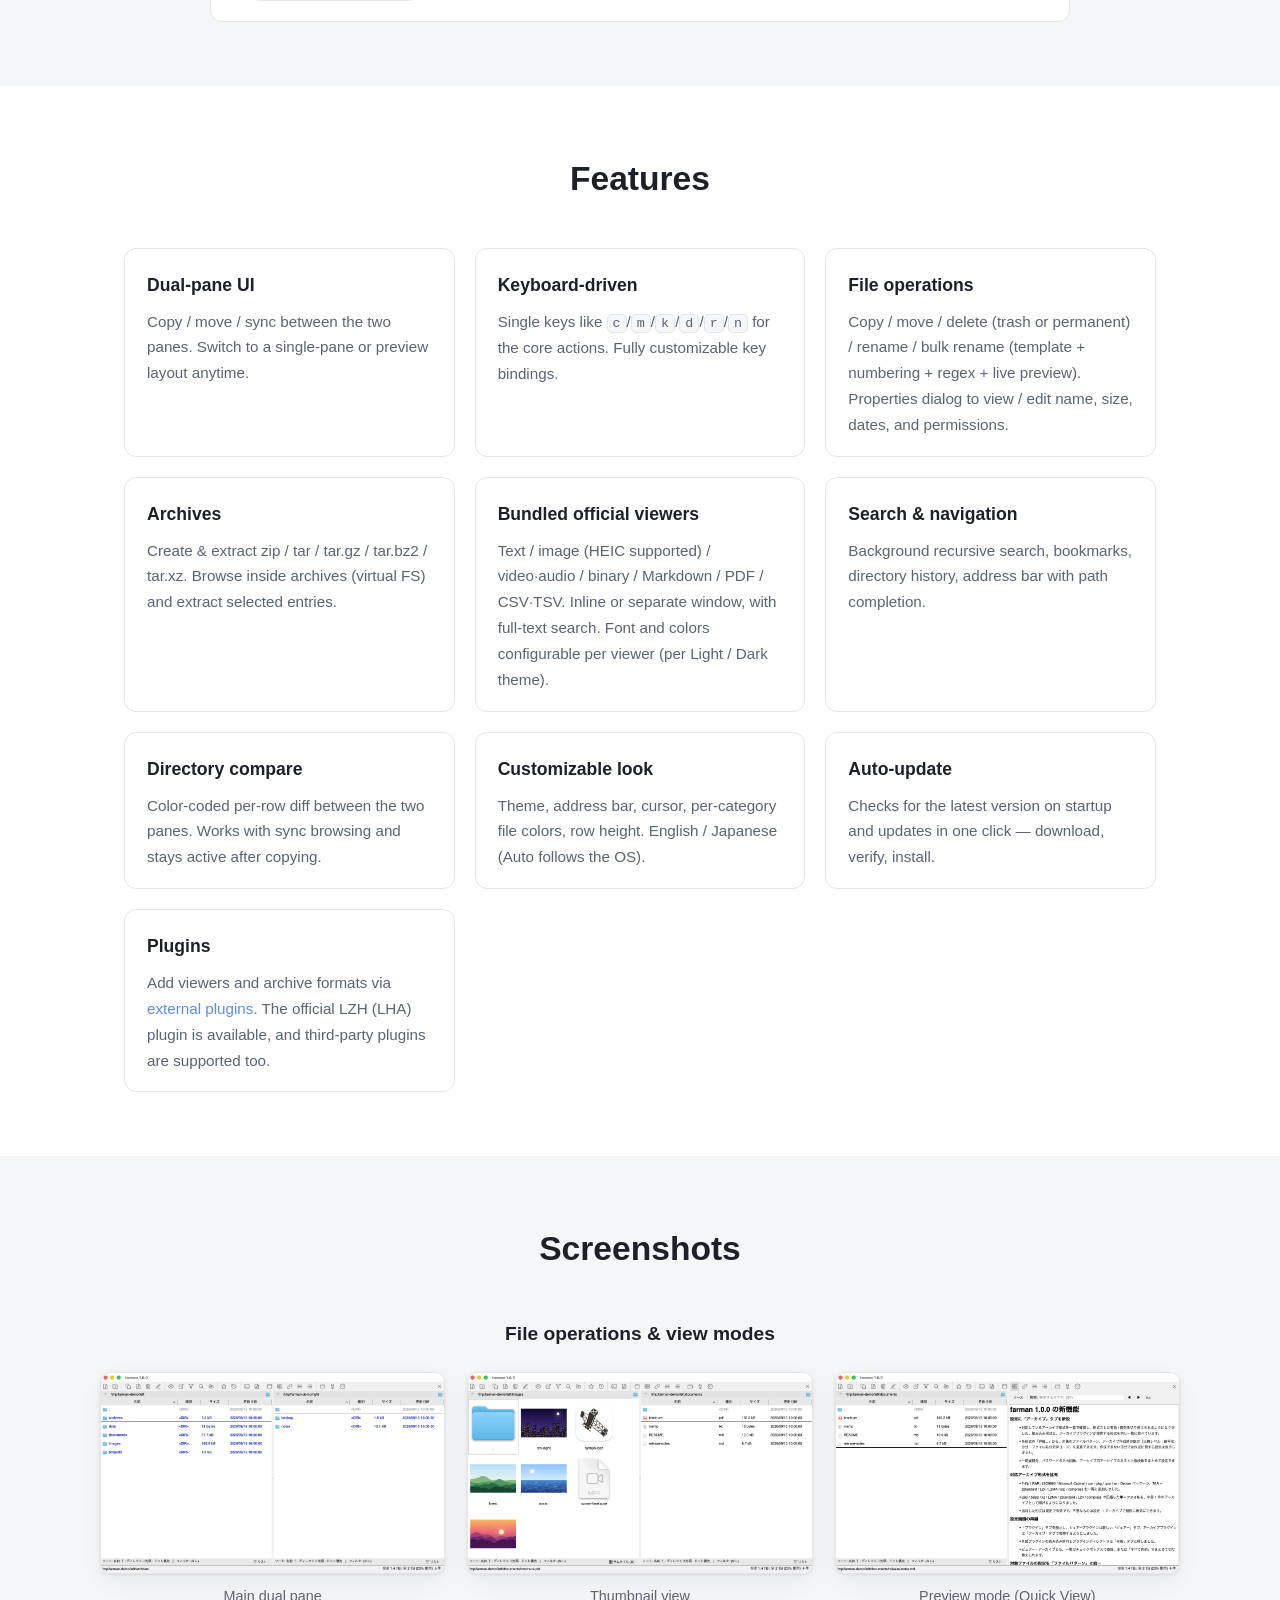
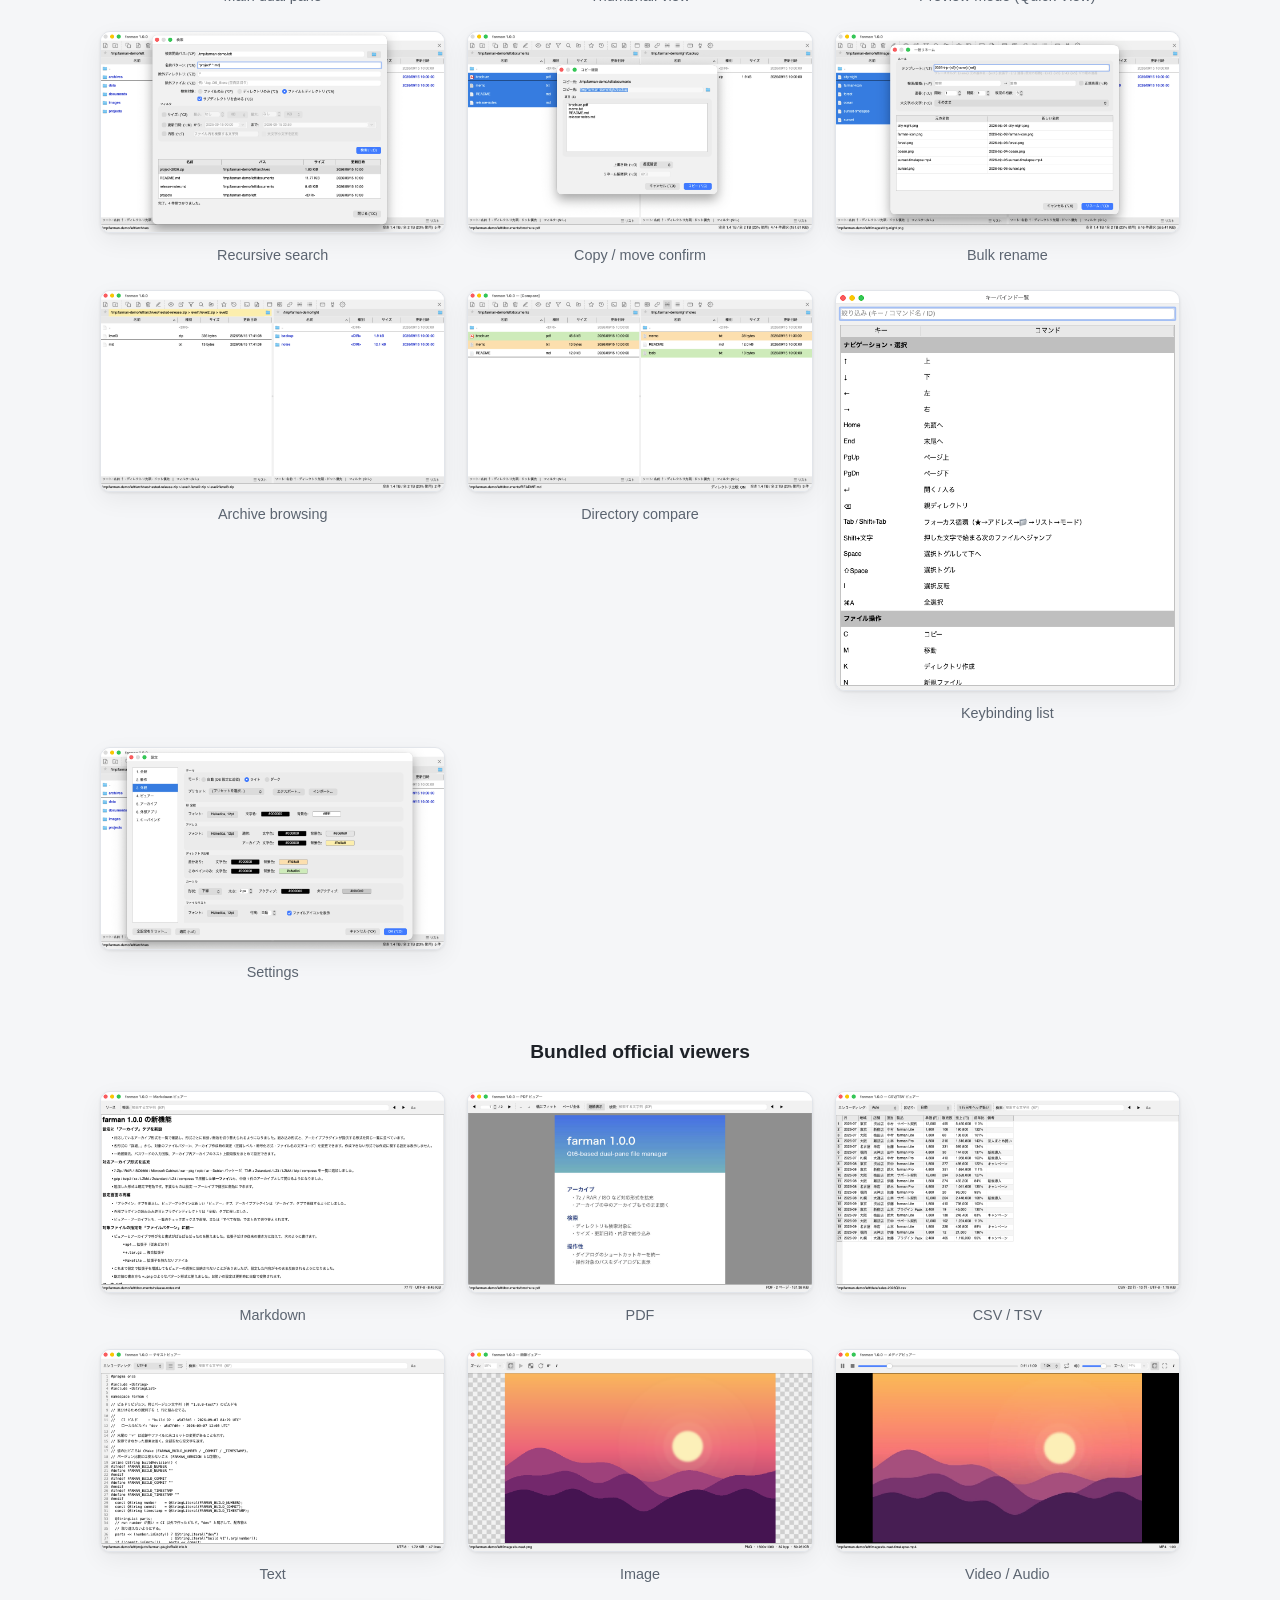
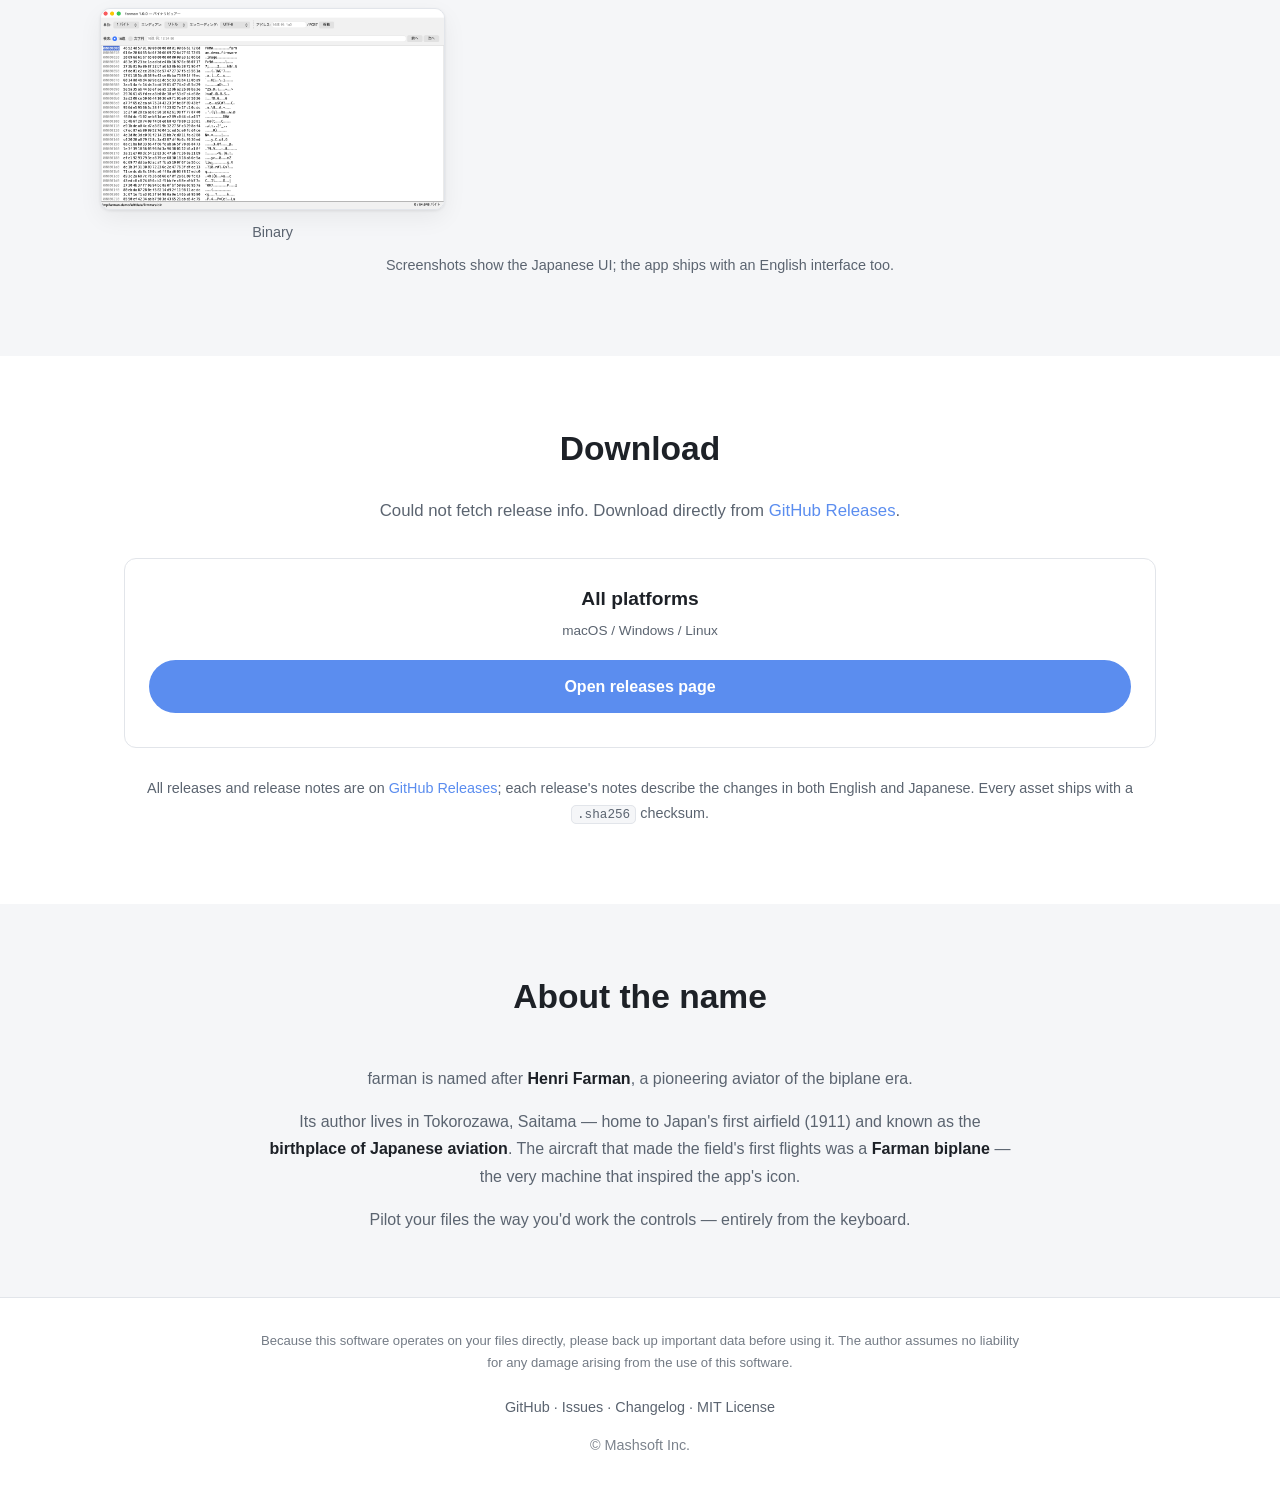
==== commit 9f3df369: "docs(whatsnew): 入力欄のカーソル移動・リネーム・サイズ表示の設定を v1.1.0 に追記する アップデート内容 (ja/en) と Web サイトの新機能ページ (v1.1.0 の節)" ====
--- a/docs/en/index.html
+++ b/docs/en/index.html
@@ -75,11 +75,12 @@
   <section class="section section-alt" id="whatsnew">
     <h2>What's New</h2>
     <div class="wn-summary">
-      <p class="wn-summary-head">v1.0.1<span class="wn-summary-date">2026-09-18</span></p>
+      <p class="wn-summary-head">v1.1.0<span class="wn-summary-date">2026-10-17</span></p>
       <ul class="wn-summary-list">
-        <li><strong>"Apply to all" in the overwrite dialog</strong> — settle repeated conflicts in one go during copy and move. Skip now skips just that file instead of stopping.</li>
-        <li><strong>Disk space shown in GB</strong> — The status bar was showing disk space as GiB (1024-based) values. It now shows GB (1000-based) values.</li>
-        <li><strong>Bug fixes</strong> — doubled "%%" in disk usage, the ⌥O hint on the Search button, and a typo in the View menu.</li>
+        <li><strong>Install plugins inside the app</strong> — install, update and uninstall from Settings → Plugins.</li>
+        <li><strong>Copy and move in the background</strong> — keep working while a long operation runs.</li>
+        <li><strong>Up/Down in text fields and better rename</strong> — delimiter-aware cursor movement, one-by-one rename for multiple files, and a bulk rename template history.</li>
+        <li><strong>Startup tips, image viewer and size display setting</strong> — frame-by-frame animated images, and a choice of size format outside the file list.</li>
       </ul>
       <a class="btn btn-ghost" href="whatsnew/">All release notes →</a>
     </div>
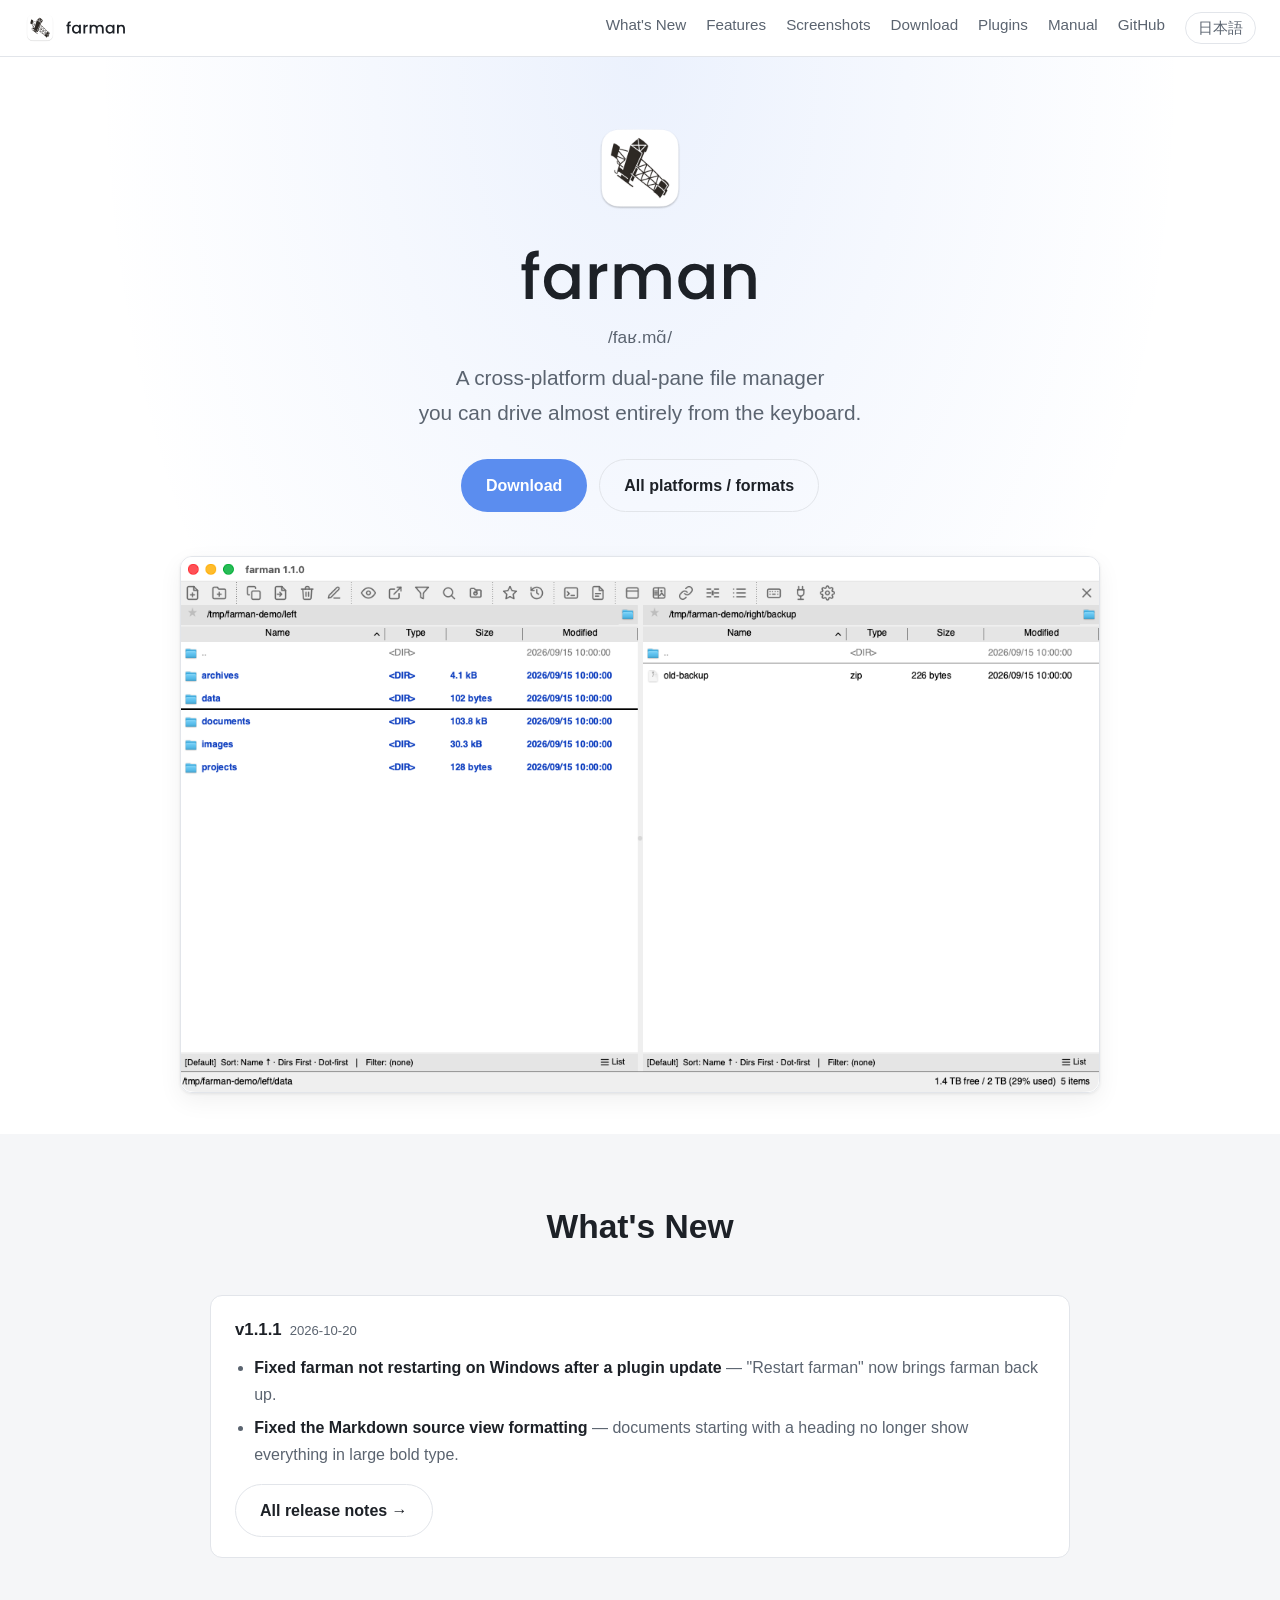
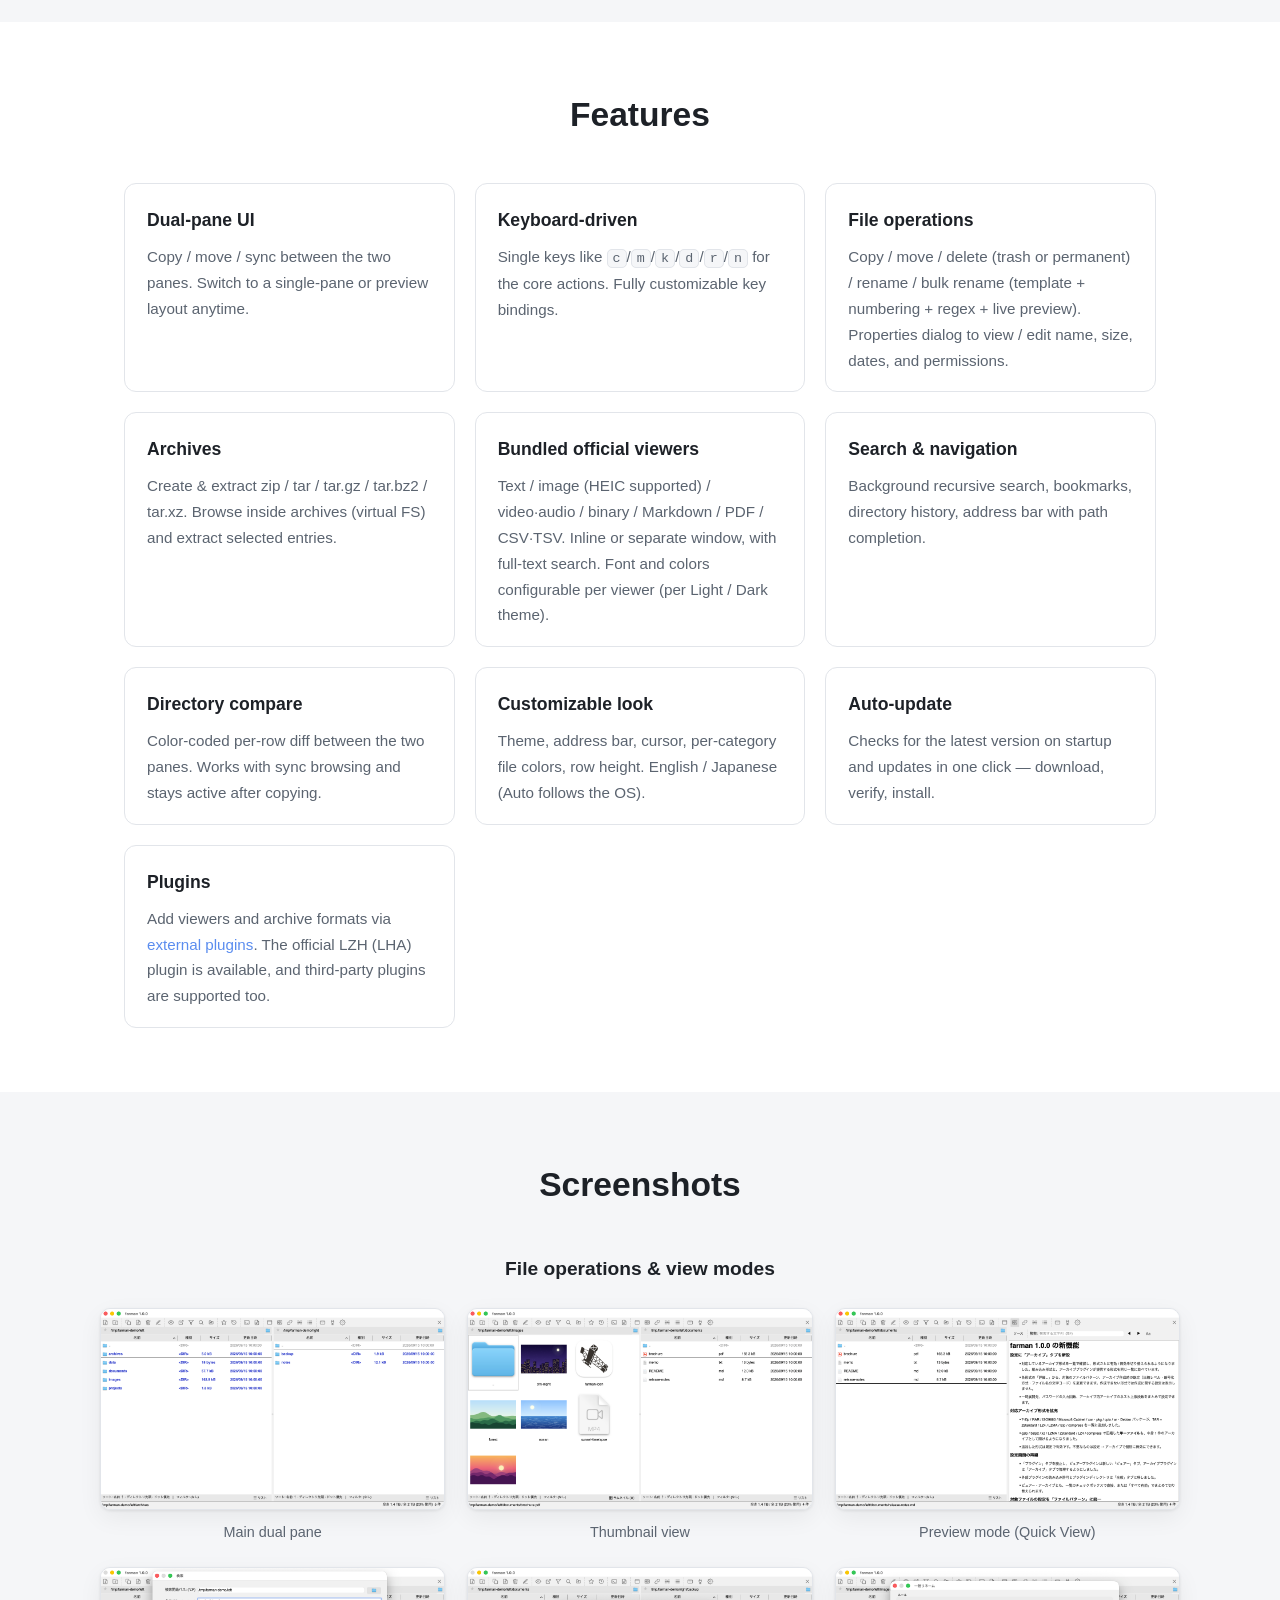
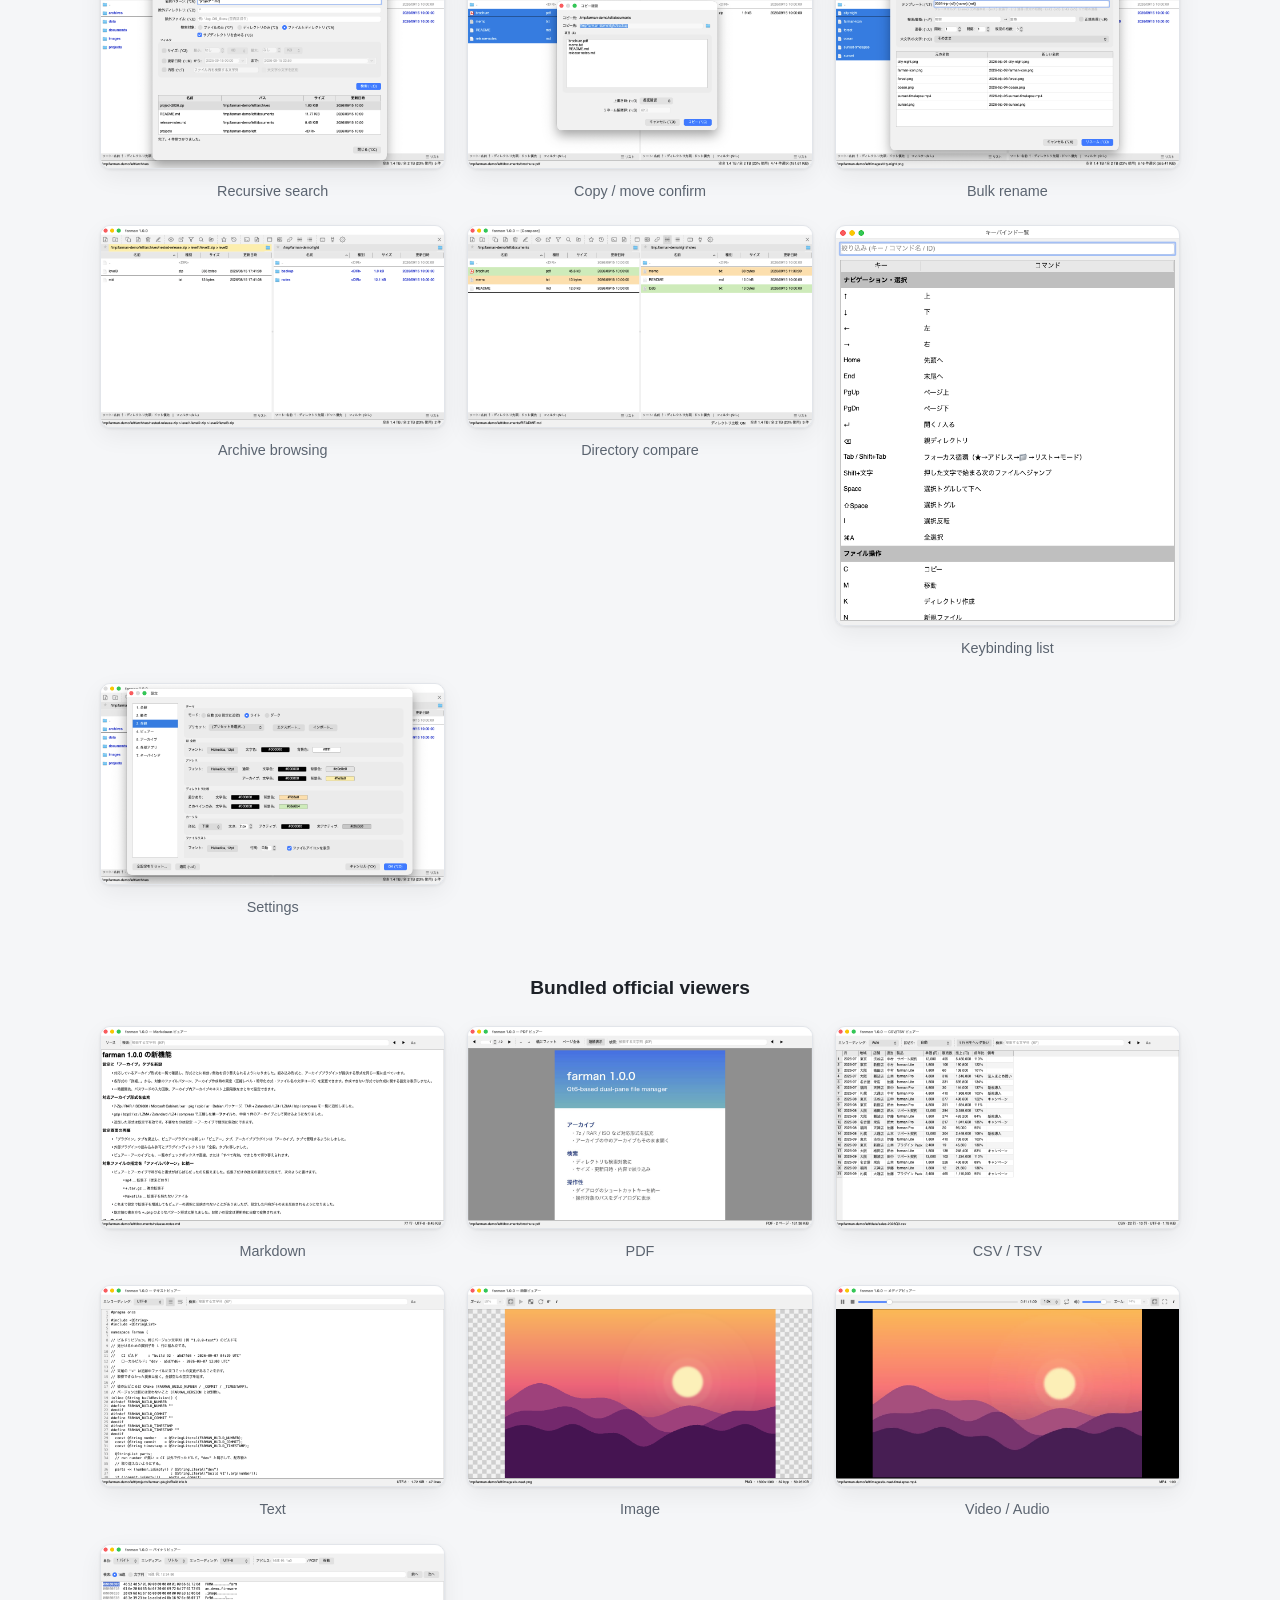
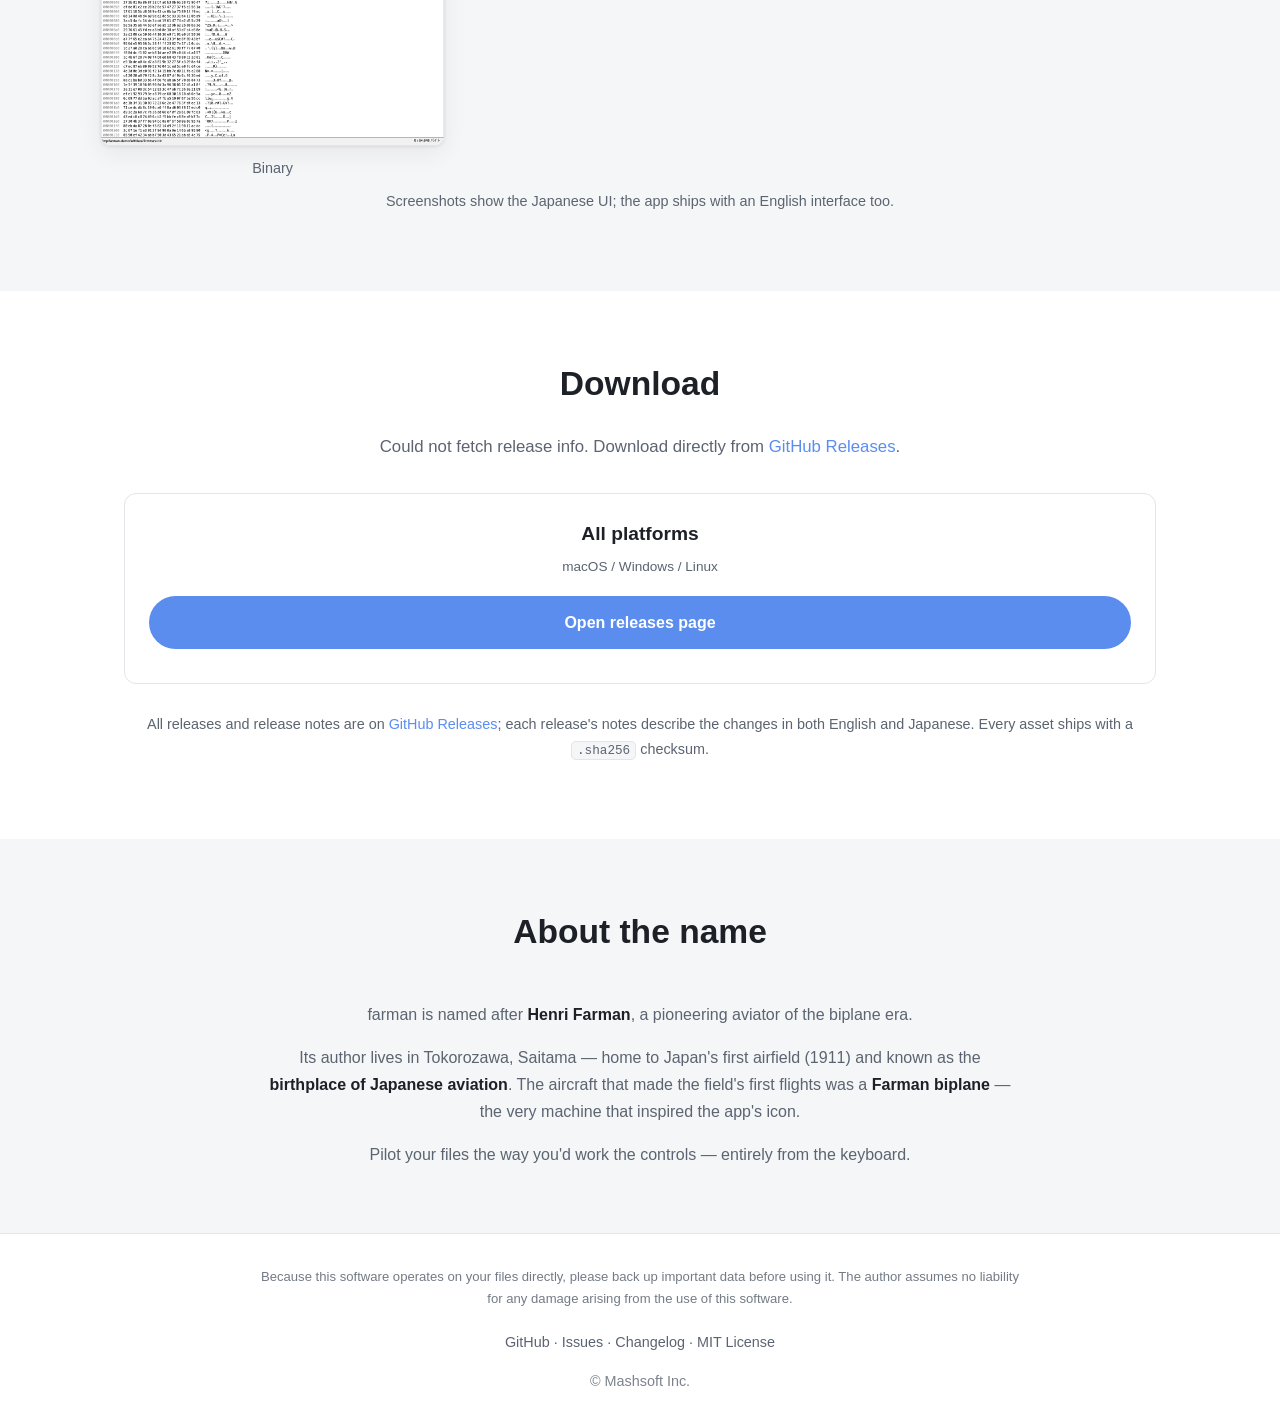
==== commit 276ca04a: "docs: 1.1.1 の更新内容 (whatsnew・Web の新機能ページ・トップの概要) を追加する Co-Authored-By: Claude Sonnet 5.5 <noreply@ant" ====
--- a/docs/en/index.html
+++ b/docs/en/index.html
@@ -75,12 +75,10 @@
   <section class="section section-alt" id="whatsnew">
     <h2>What's New</h2>
     <div class="wn-summary">
-      <p class="wn-summary-head">v1.1.0<span class="wn-summary-date">2026-10-17</span></p>
+      <p class="wn-summary-head">v1.1.1<span class="wn-summary-date">2026-10-20</span></p>
       <ul class="wn-summary-list">
-        <li><strong>Install plugins inside the app</strong> — install, update and uninstall from Settings → Plugins.</li>
-        <li><strong>Copy and move in the background</strong> — keep working while a long operation runs.</li>
-        <li><strong>Up/Down in text fields and better rename</strong> — delimiter-aware cursor movement, one-by-one rename for multiple files, and a bulk rename template history.</li>
-        <li><strong>Startup tips, image viewer and size display setting</strong> — frame-by-frame animated images, and a choice of size format outside the file list.</li>
+        <li><strong>Fixed farman not restarting on Windows after a plugin update</strong> — "Restart farman" now brings farman back up.</li>
+        <li><strong>Fixed the Markdown source view formatting</strong> — documents starting with a heading no longer show everything in large bold type.</li>
       </ul>
       <a class="btn btn-ghost" href="whatsnew/">All release notes →</a>
     </div>
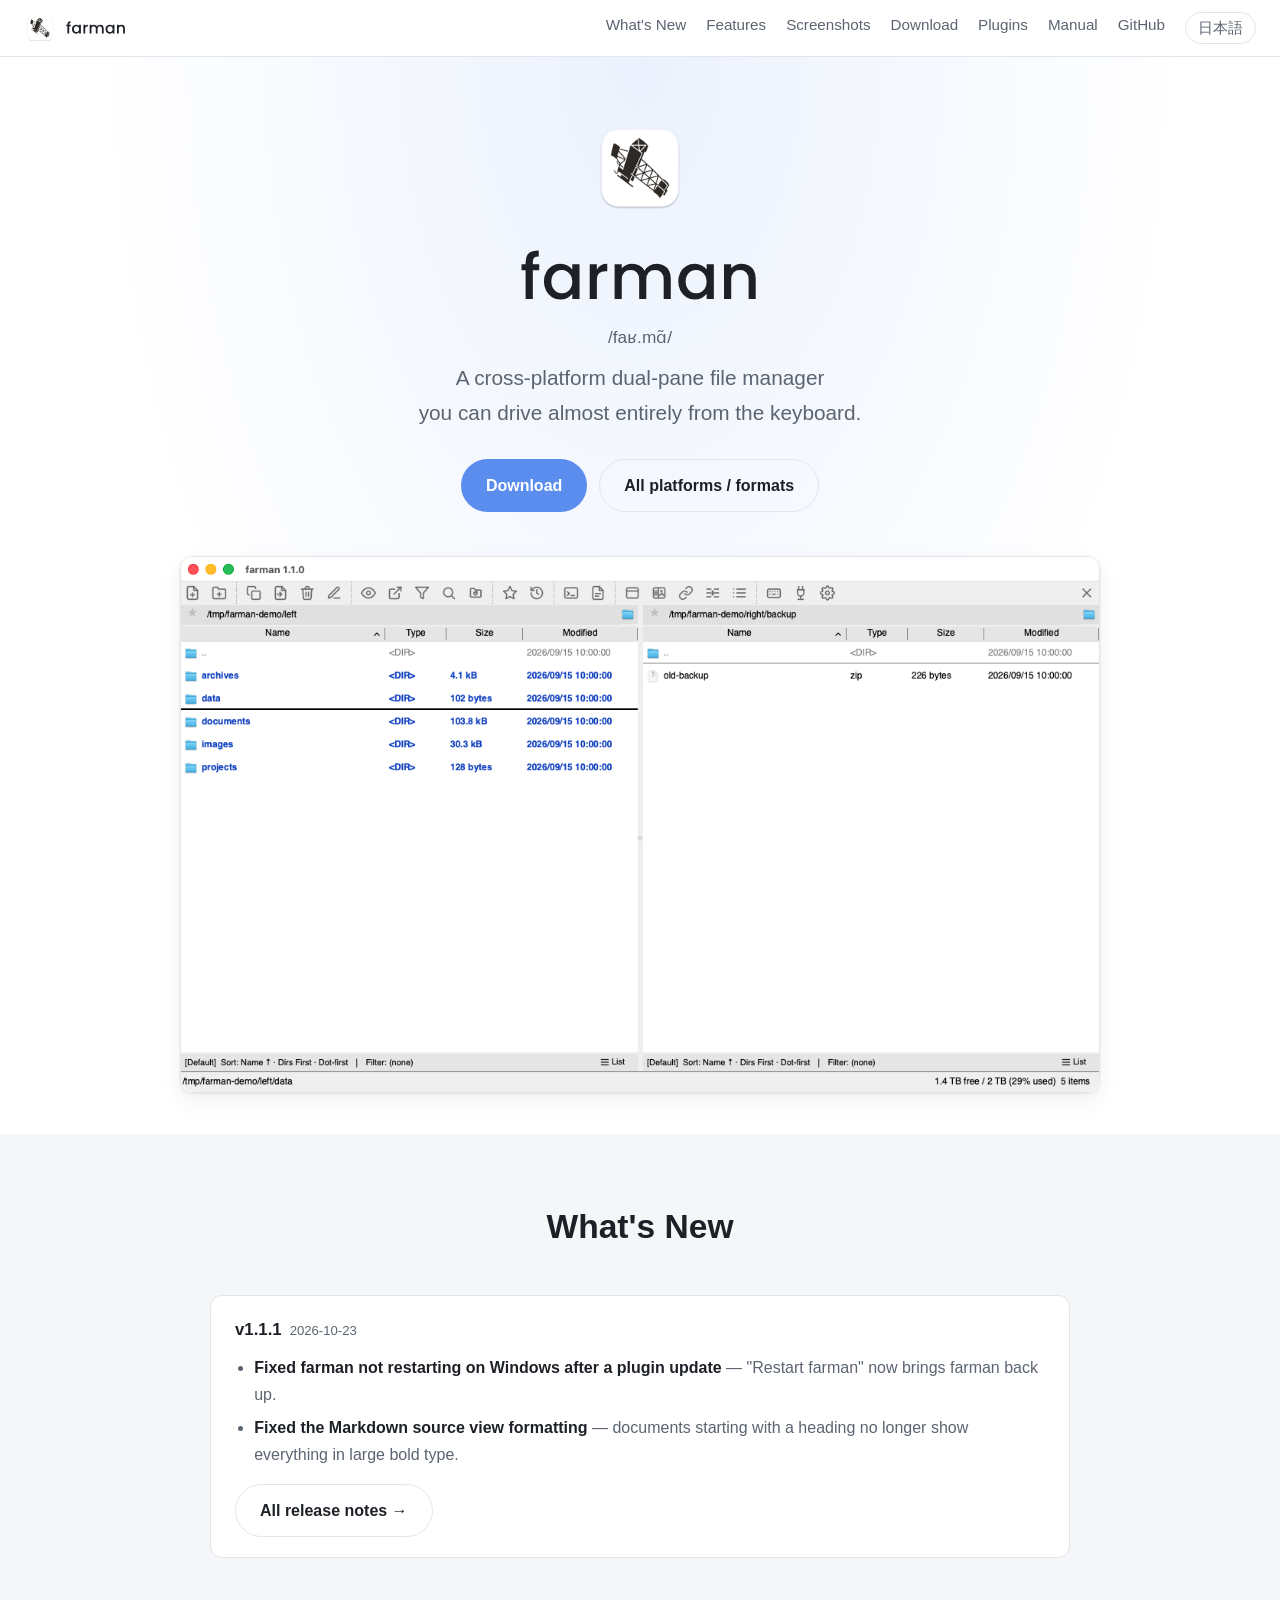
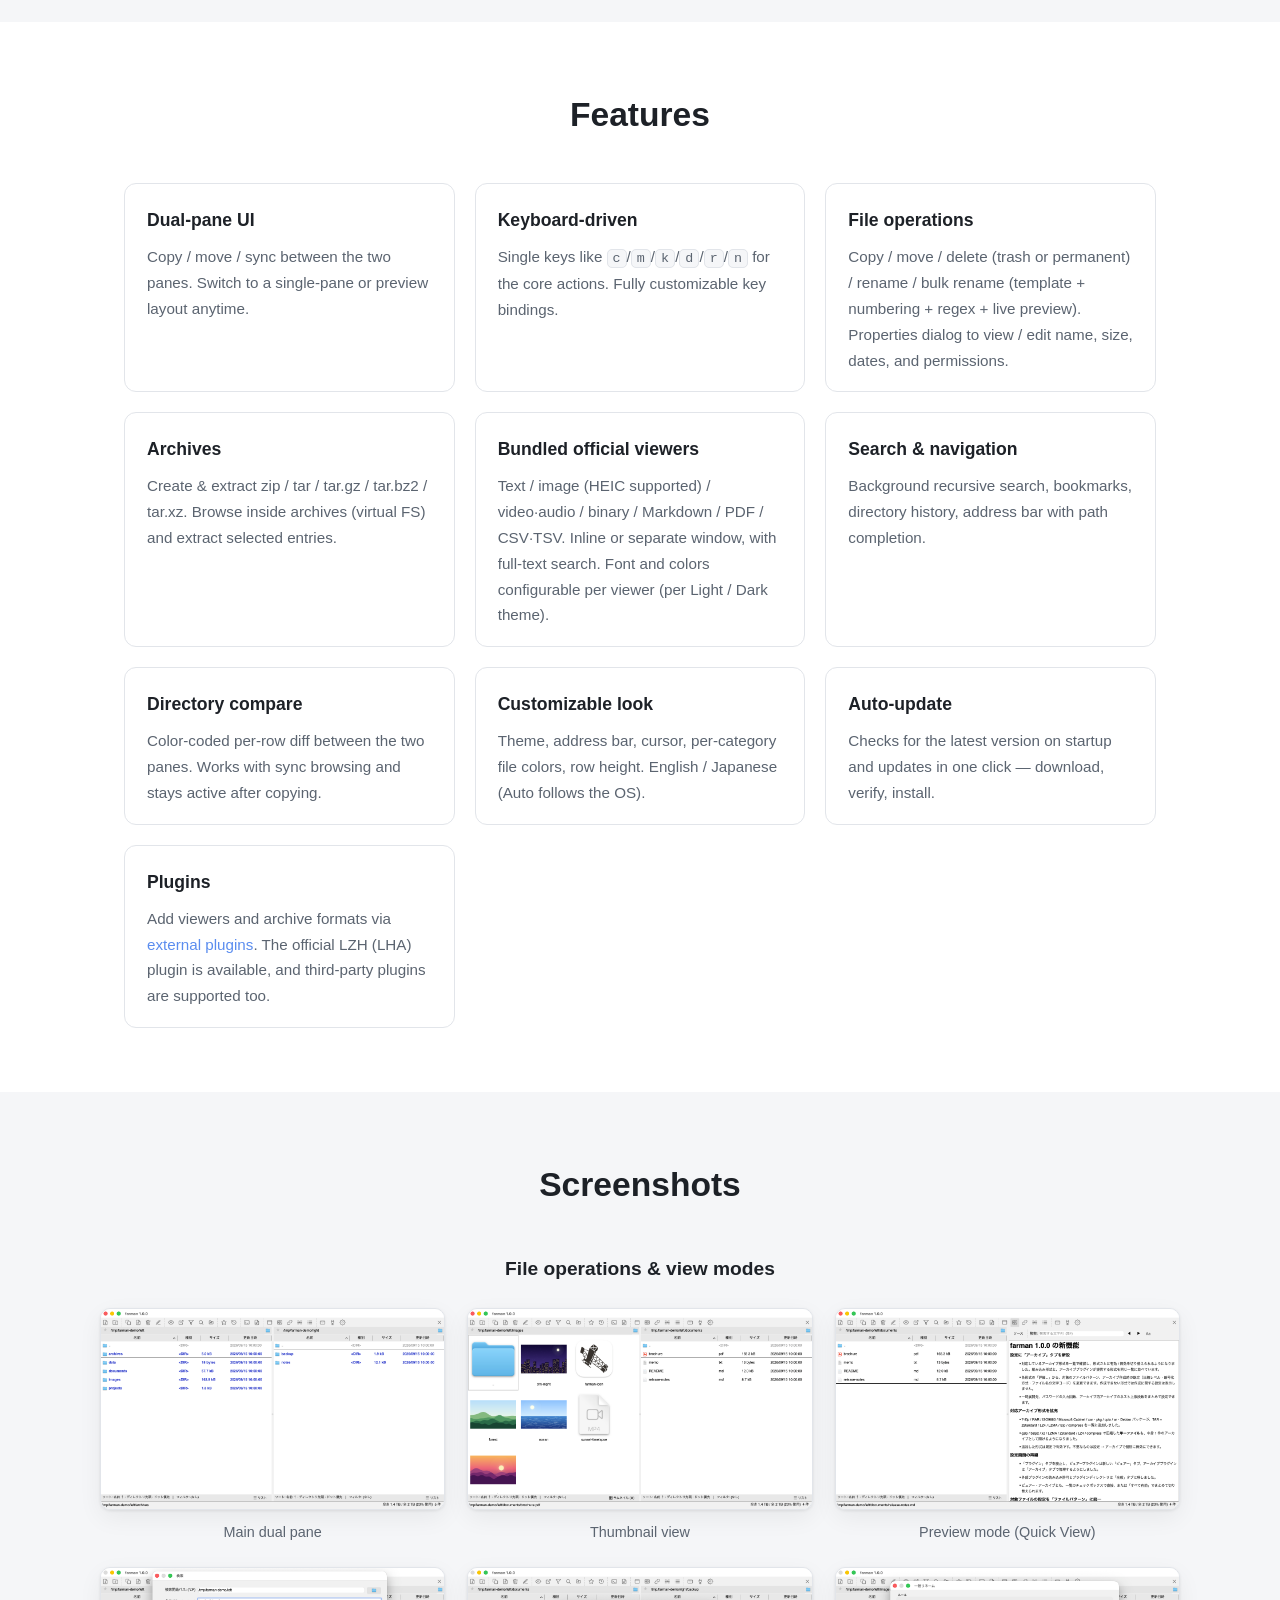
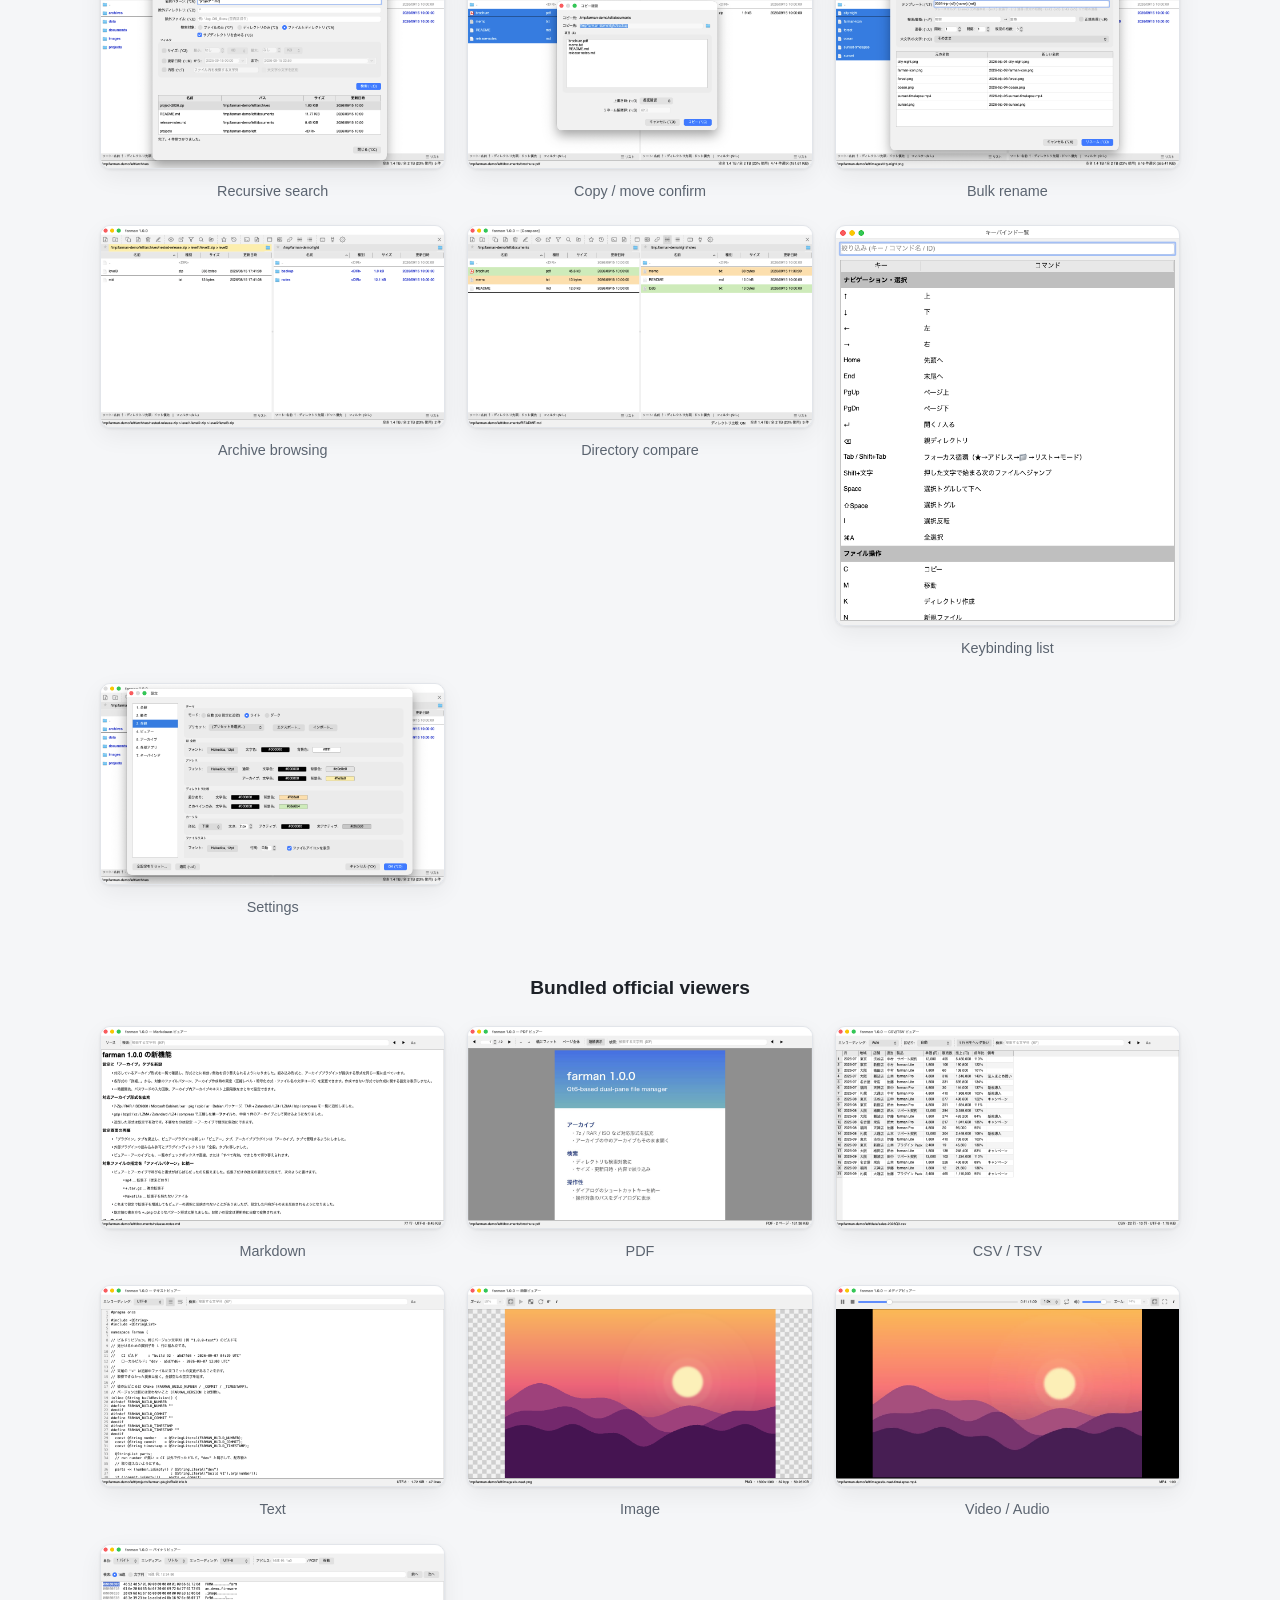
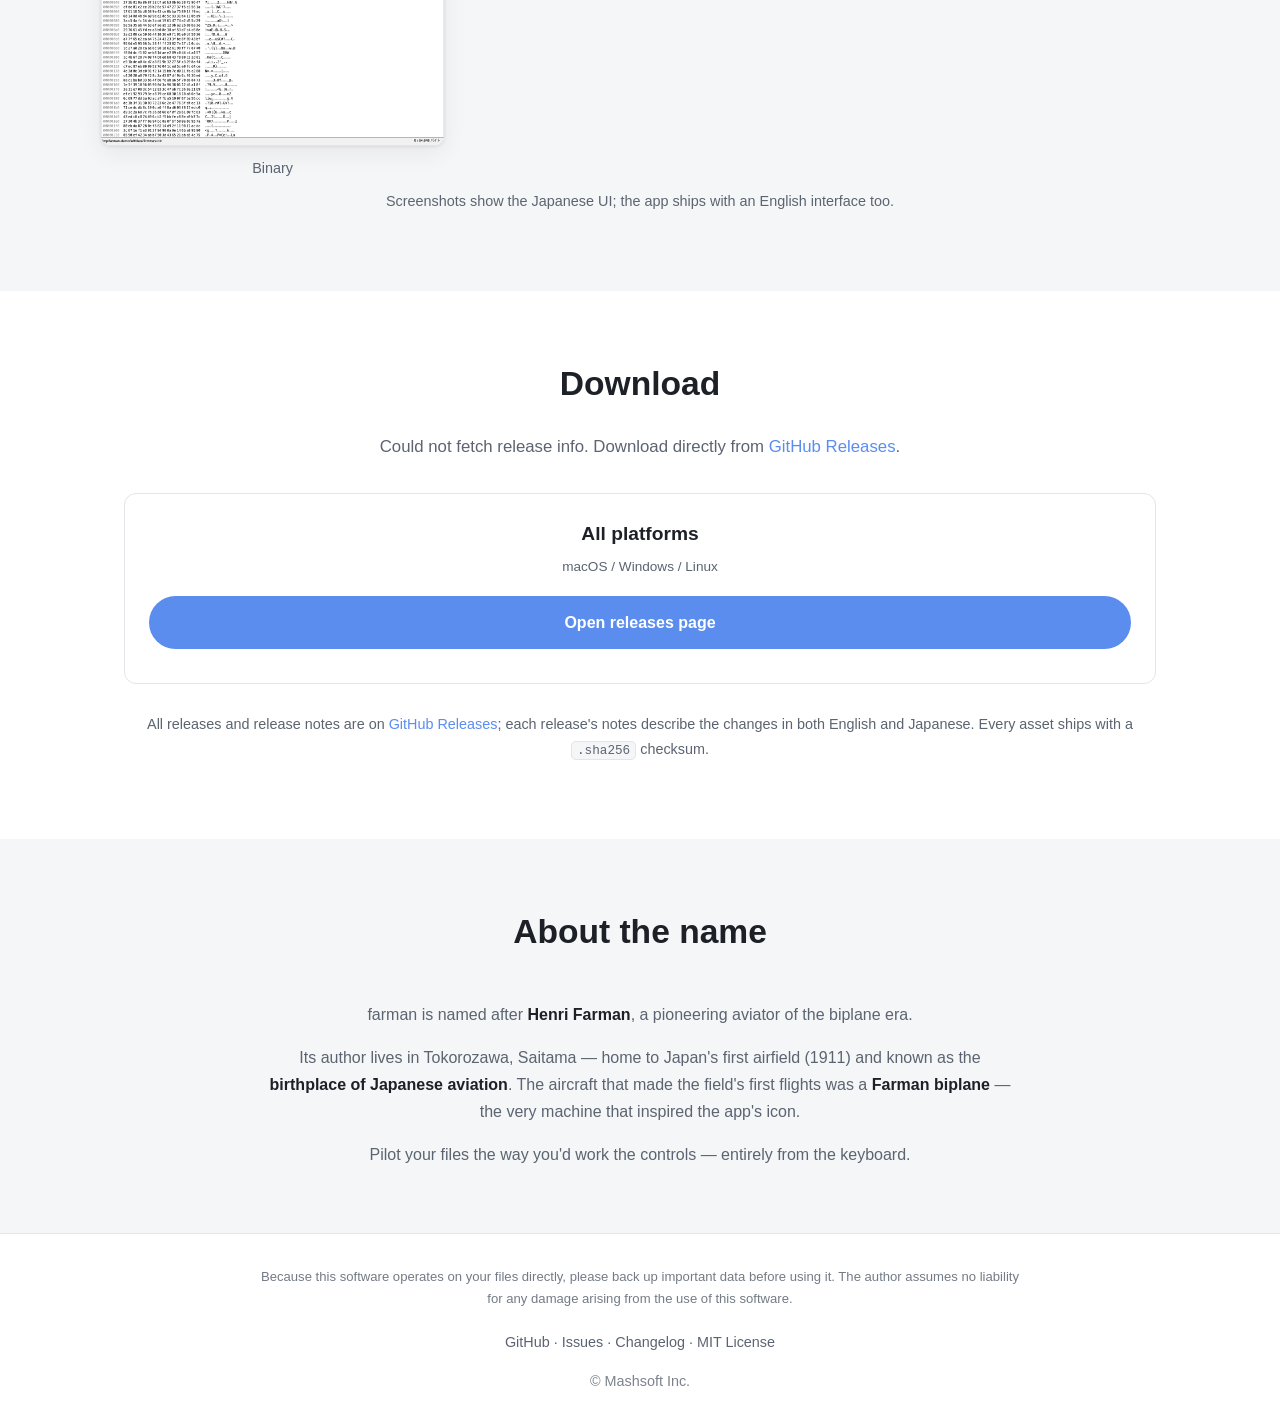
==== commit 7c808a31: "docs: 1.1.1 のリリース日を 2026-10-23 にする Co-Authored-By: Claude Sonnet 5.5 <noreply@anthropic.com>" ====
--- a/docs/en/index.html
+++ b/docs/en/index.html
@@ -75,7 +75,7 @@
   <section class="section section-alt" id="whatsnew">
     <h2>What's New</h2>
     <div class="wn-summary">
-      <p class="wn-summary-head">v1.1.1<span class="wn-summary-date">2026-10-20</span></p>
+      <p class="wn-summary-head">v1.1.1<span class="wn-summary-date">2026-10-23</span></p>
       <ul class="wn-summary-list">
         <li><strong>Fixed farman not restarting on Windows after a plugin update</strong> — "Restart farman" now brings farman back up.</li>
         <li><strong>Fixed the Markdown source view formatting</strong> — documents starting with a heading no longer show everything in large bold type.</li>
